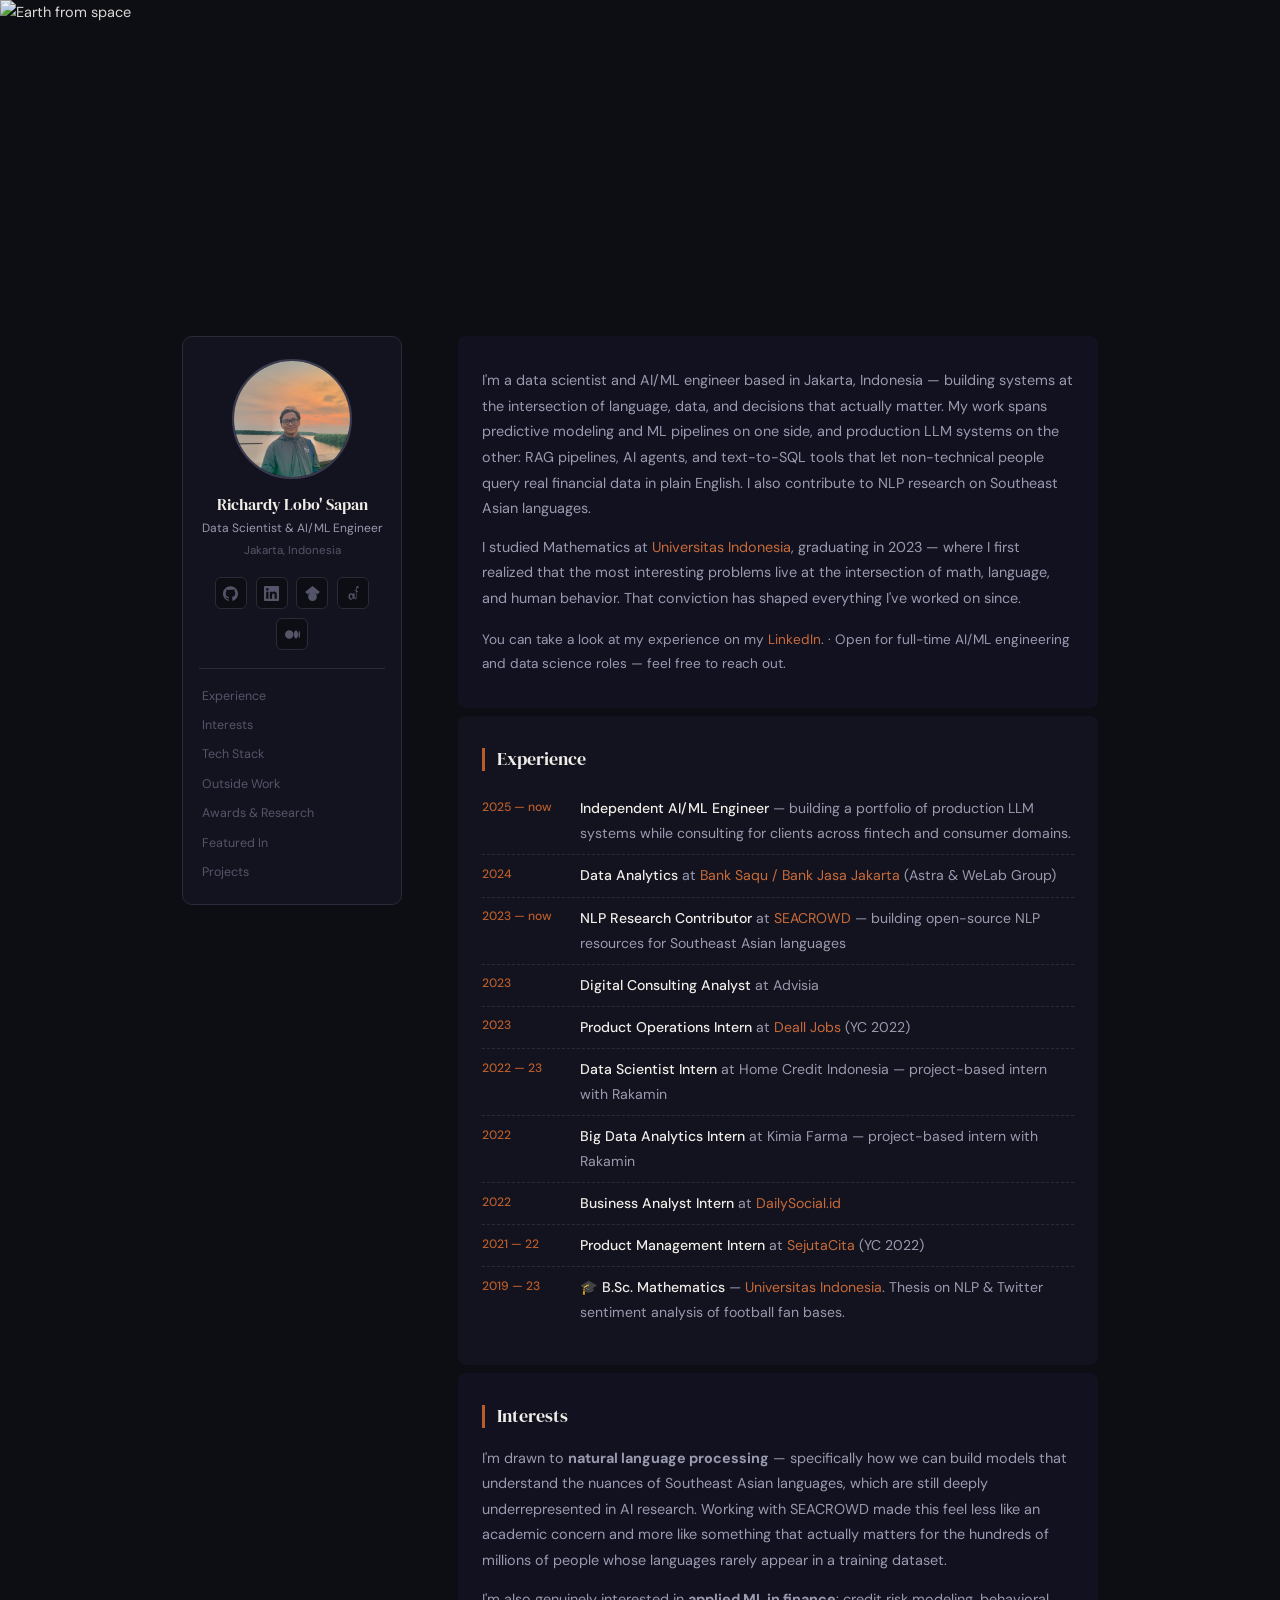
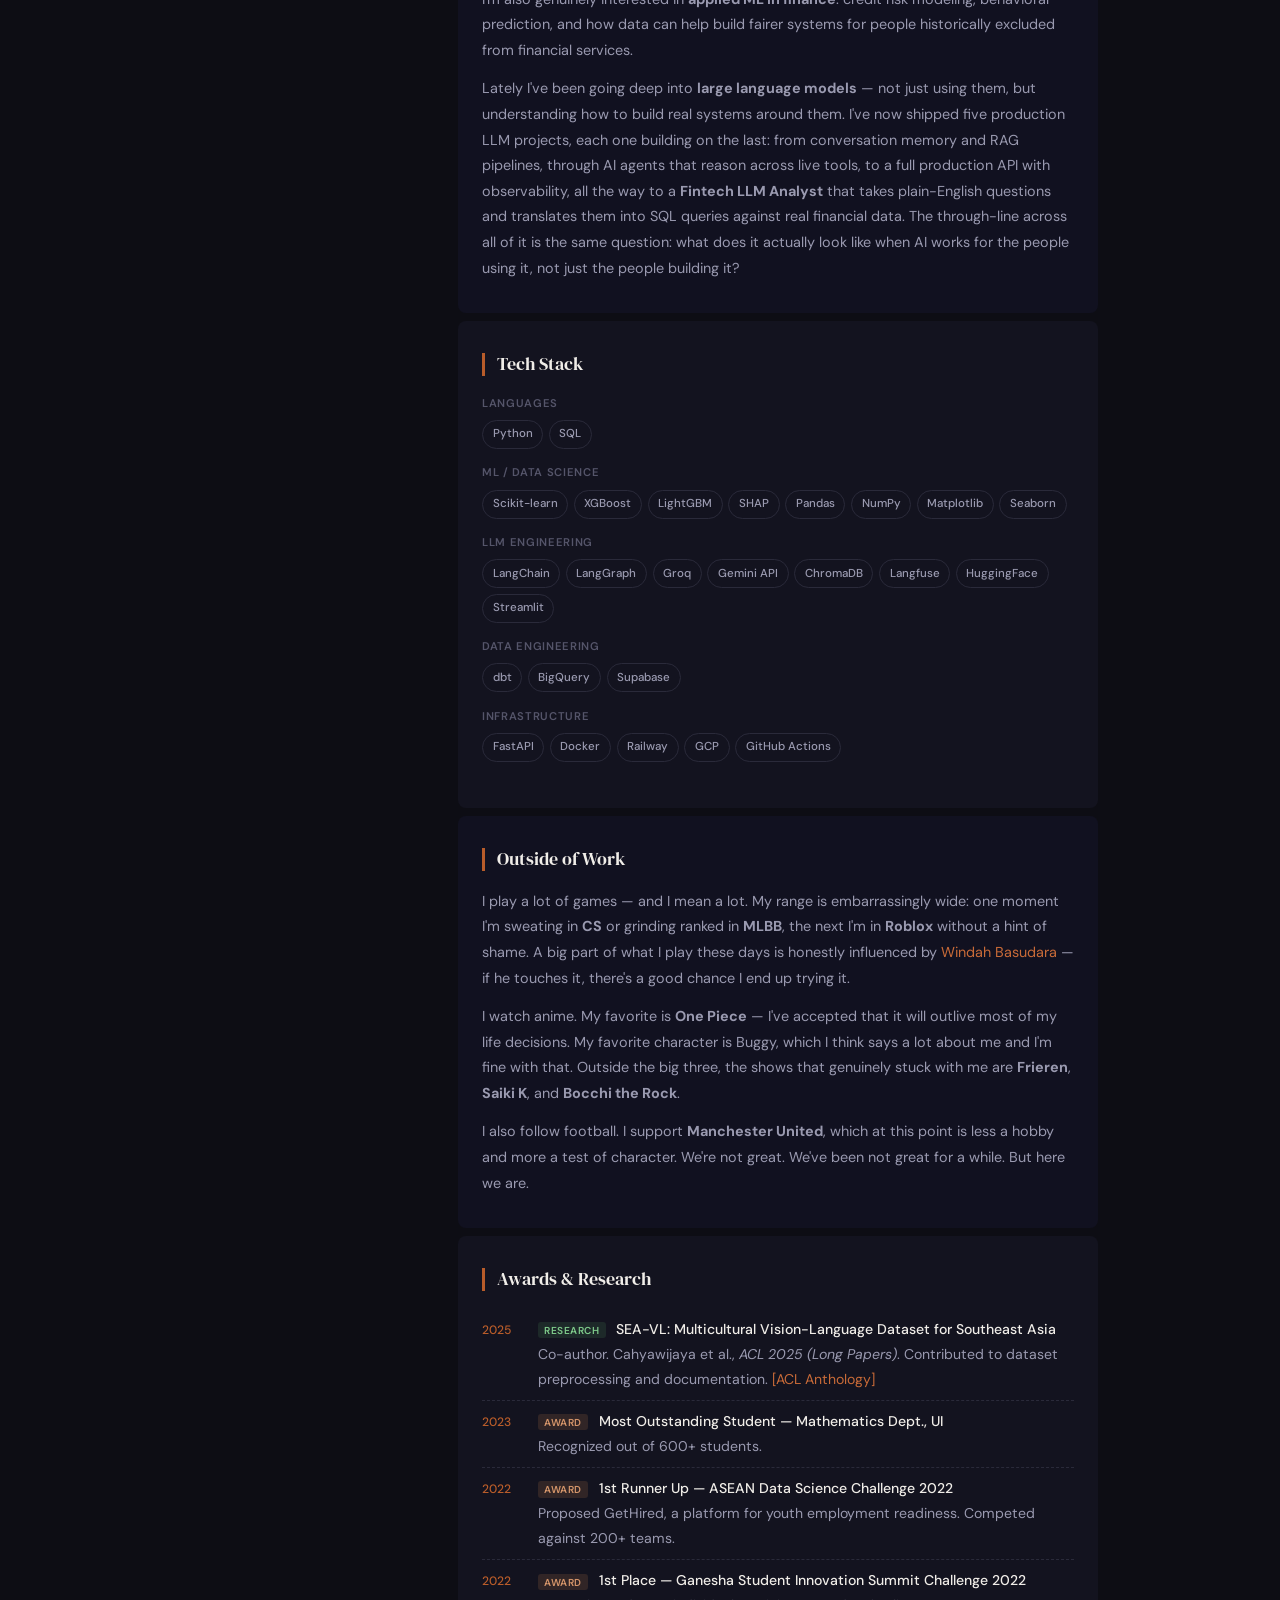
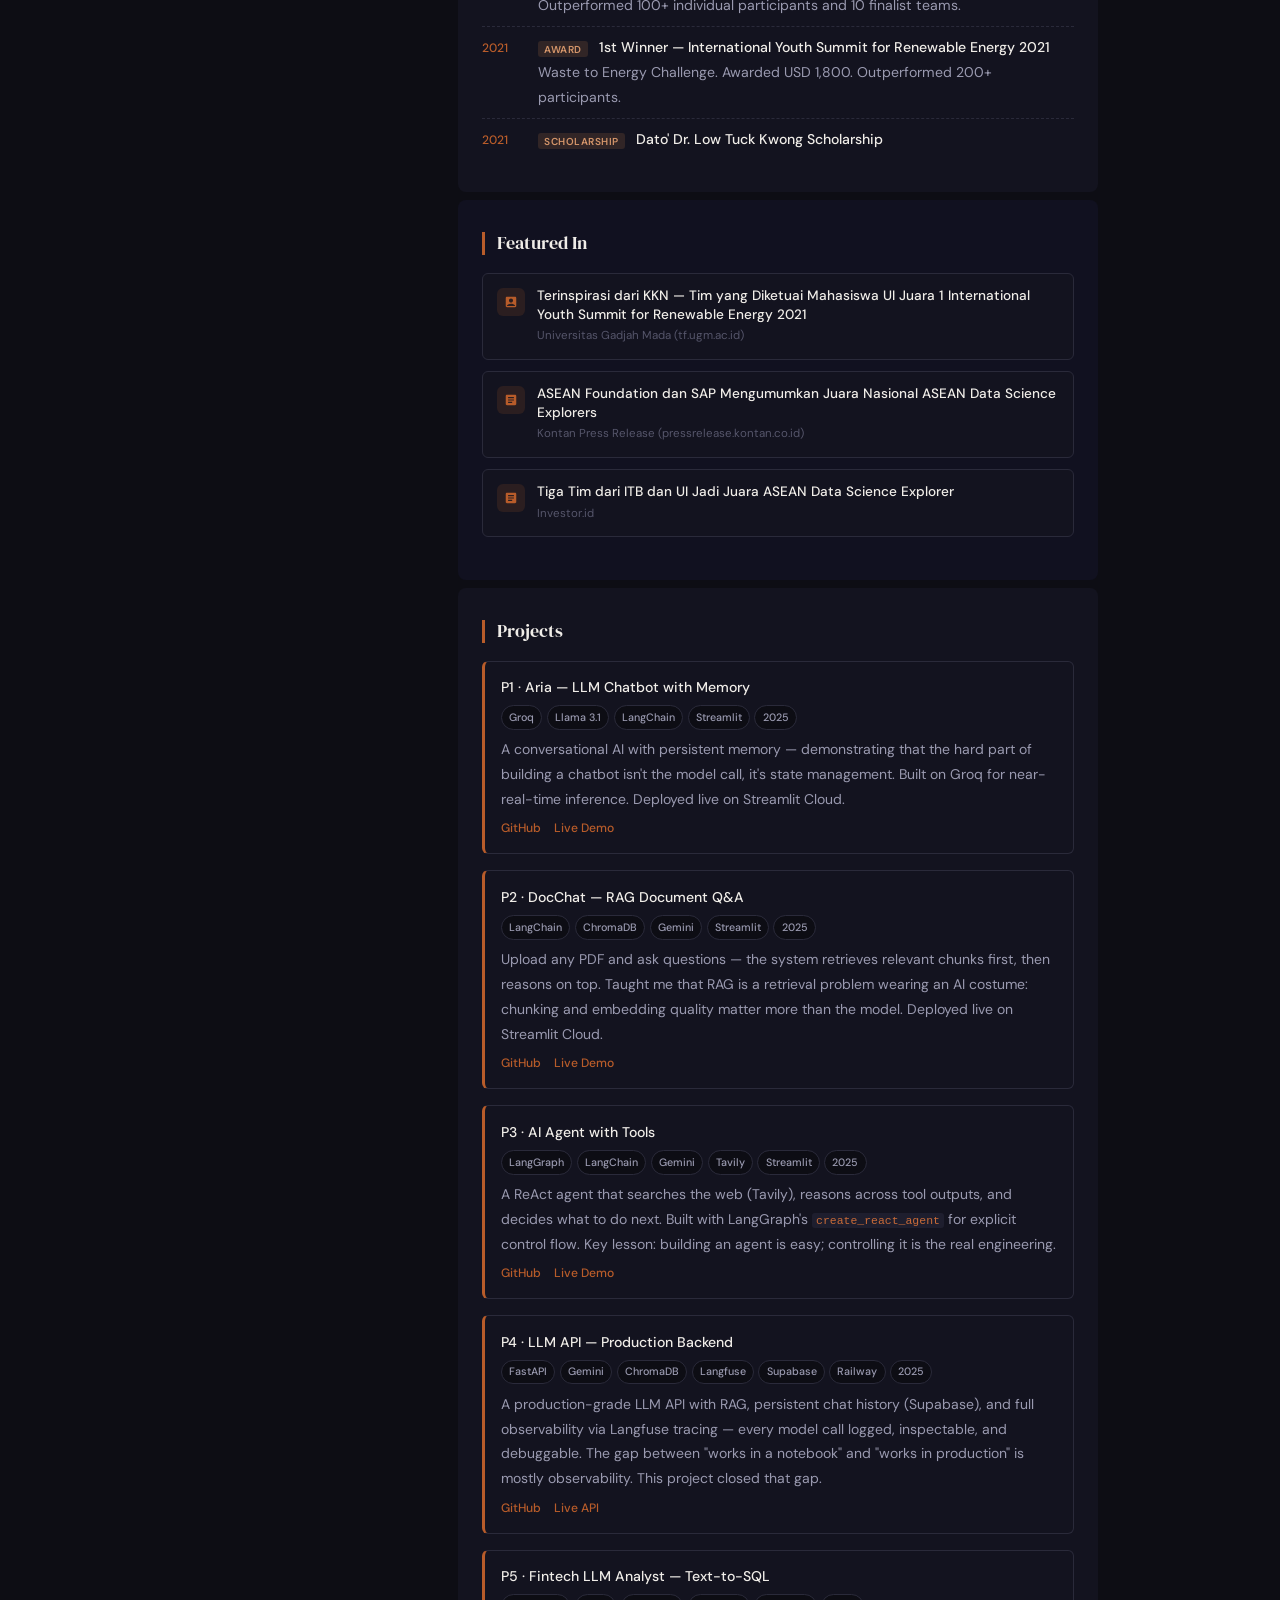
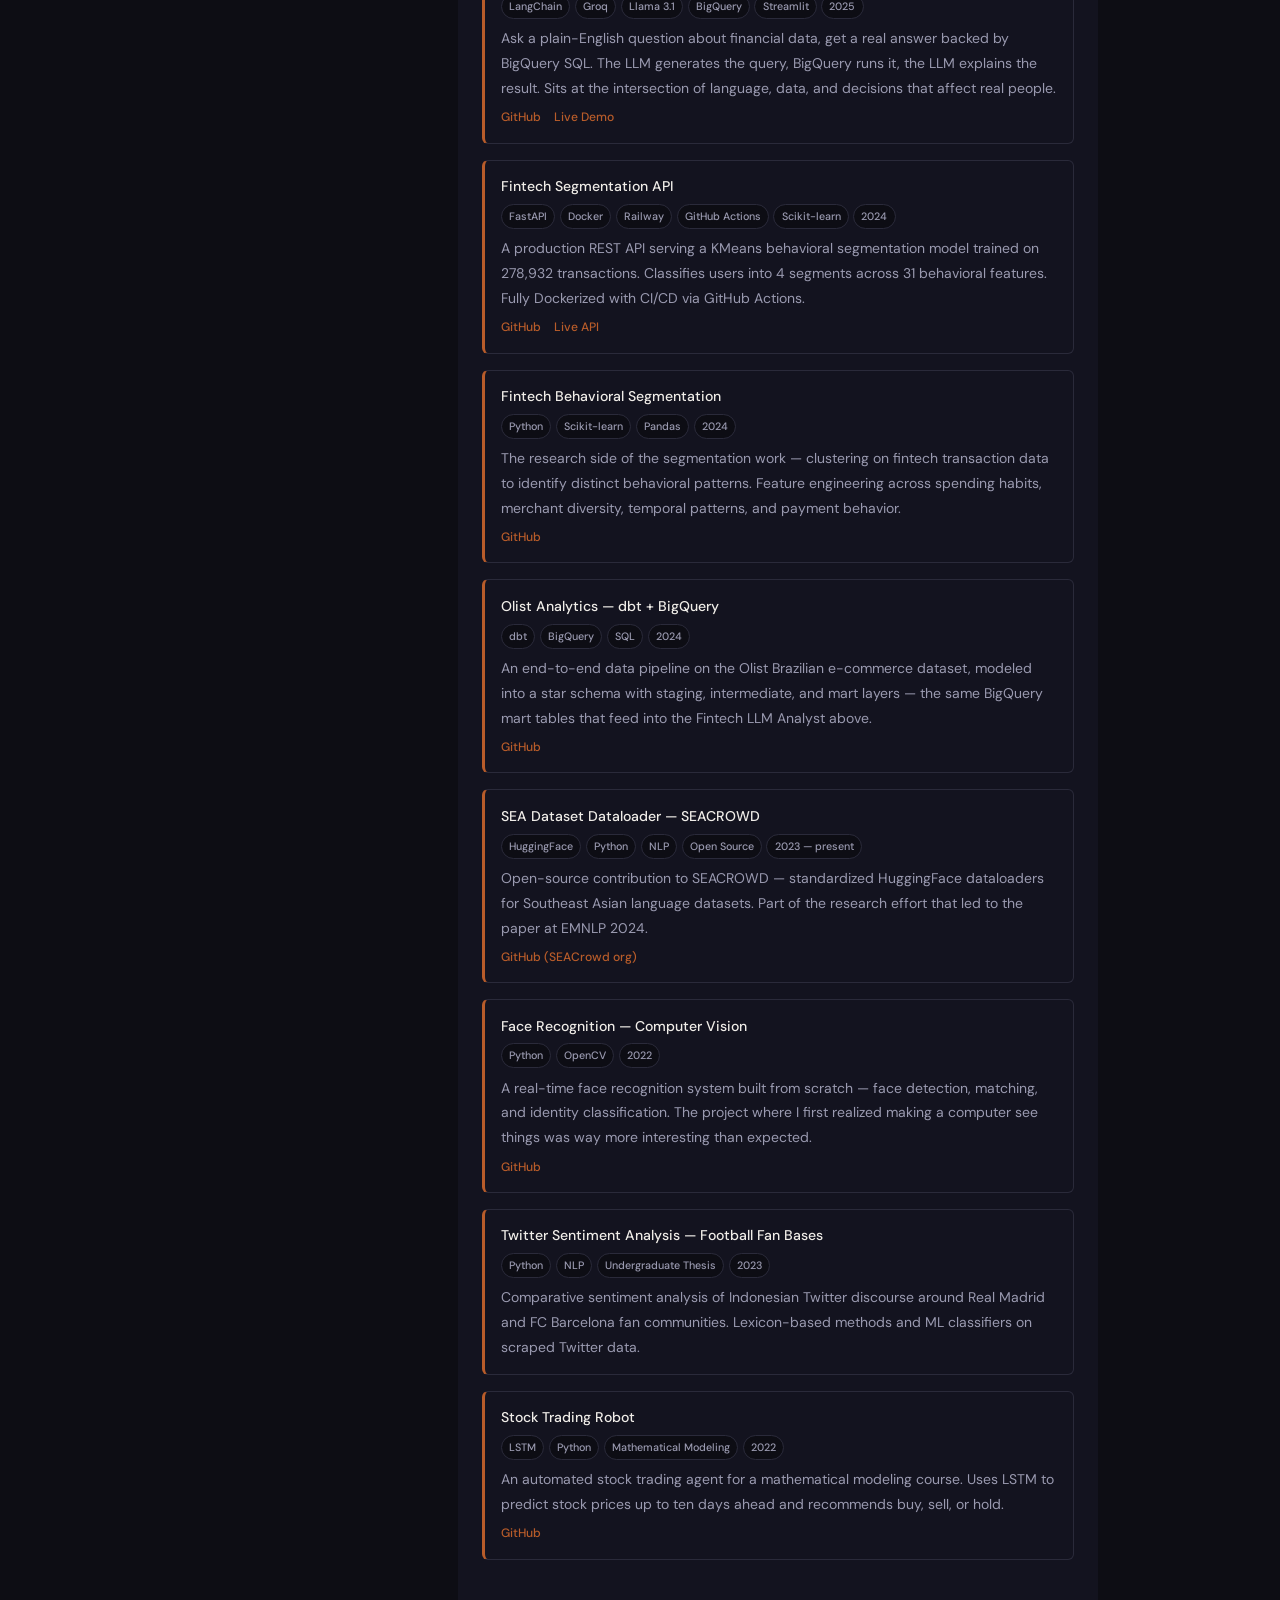
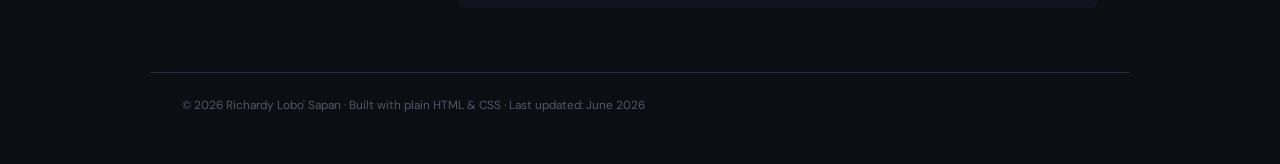
==== index.html @ d9fc6295 "Correct conference year in project description Updated the project description to reflect the correc" ====
<!DOCTYPE html>
<html lang="en">
<head>
  <meta charset="UTF-8" />
  <meta name="viewport" content="width=device-width, initial-scale=1.0" />
  <title>Richardy Lobo' Sapan</title>
  <link href="https://fonts.googleapis.com/css2?family=DM+Serif+Display:ital@0;1&family=DM+Sans:opsz,wght@9..40,300;9..40,400;9..40,500&display=swap" rel="stylesheet" />

  <style>
    :root {
      --bg:       #0d0d14;
      --surface:  #13131f;
      --surface2: #111120;
      --text:     #f0ede8;
      --muted:    #9a9ab0;
      --subtle:   #55556a;
      --border:   #2a2a3a;
      --border-d: #3a3a50;
      --accent:   #b85c2a;
      --accent-l: rgba(184,92,42,0.15);
      --accent-d: #c96b38;
      --year-col: #b85c2a;
    }

    *, *::before, *::after { box-sizing: border-box; margin: 0; padding: 0; }
    html { scroll-behavior: smooth; }

    body {
      font-family: 'DM Sans', sans-serif;
      background: var(--bg);
      color: var(--text);
      font-size: 14.5px;
      line-height: 1.78;
    }

    a { color: var(--accent-d); text-decoration: none; }
    a:hover { color: var(--accent); text-decoration: underline; }

    code {
      font-size: 0.82em;
      background: #1e1e2e;
      padding: 0.1em 0.35em;
      border-radius: 3px;
      color: var(--accent-d);
    }

    /* ─── LAYOUT ─── */
    .wrapper {
      display: flex;
      max-width: 980px;
      margin: 0 auto;
      padding: 3.5rem 2rem;
      gap: 3.5rem;
    }

    /* ─── SIDEBAR ─── */
    .sidebar {
      flex-shrink: 0;
      width: 220px;
      position: sticky;
      top: 3rem;
      align-self: flex-start;
      text-align: center;
      background: var(--surface);
      border: 1px solid var(--border);
      border-radius: 10px;
      padding: 1.4rem 1rem 1.2rem;
    }

    .avatar {
      width: 120px; height: 120px;
      border-radius: 50%; object-fit: cover;
      display: block; margin: 0 auto 0.9rem;
      border: 2px solid var(--border-d);
      background: #2a2a3a;
    }

    .sidebar h1 {
      font-family: 'DM Serif Display', serif;
      font-size: 1rem; font-weight: 400;
      color: var(--text); line-height: 1.3;
      margin-bottom: 0.2rem;
    }

    .sidebar .job { font-size: 0.75rem; color: var(--muted); margin-bottom: 0.1rem; }
    .sidebar .loc { font-size: 0.72rem; color: var(--subtle); margin-bottom: 1rem; }

    /* icon socials */
    .socials {
      display: flex; justify-content: center;
      gap: 0.55rem; margin-bottom: 1.1rem; flex-wrap: wrap;
    }

    .socials a {
      display: flex; align-items: center; justify-content: center;
      width: 32px; height: 32px;
      border: 1px solid var(--border); border-radius: 6px;
      color: var(--subtle); background: var(--bg);
      transition: color 0.15s, border-color 0.15s, background 0.15s;
    }

    .socials a:hover {
      color: var(--accent); border-color: var(--accent);
      background: var(--accent-l); text-decoration: none;
    }

    .socials a svg { width: 15px; height: 15px; fill: currentColor; display: block; }

    /* sidenav */
    .sidenav { list-style: none; border-top: 1px solid var(--border); padding-top: 0.9rem; text-align: left; }
    .sidenav li + li { margin-top: 0.25rem; }
    .sidenav a {
      font-size: 0.78rem; color: var(--subtle);
      display: block; padding: 0.1rem 0.2rem; border-radius: 4px;
      transition: color 0.15s, background 0.12s;
    }
    .sidenav a:hover { color: var(--accent); background: var(--accent-l); text-decoration: none; }

    /* ─── MAIN ─── */
    main { flex: 1; min-width: 0; }
    section {
      margin-bottom: 0;
      padding: 2rem 1.5rem;
      border-radius: 8px;
      margin-bottom: 0.5rem;
    }
    section:nth-child(odd)  { background: var(--surface2); }
    section:nth-child(even) { background: var(--surface); }

    section h2 {
      font-family: 'DM Serif Display', serif;
      font-size: 1.1rem; font-weight: 400;
      color: var(--text);
      padding-left: 0.75rem;
      border-left: 3px solid var(--accent);
      margin-bottom: 1.1rem; line-height: 1.3;
    }

    p { color: var(--muted); margin-bottom: 0.8rem; font-size: 0.9rem; }
    p:last-child { margin-bottom: 0; }
    .resume-line { margin-top: 1rem; font-size: 0.85rem; color: var(--muted); }

    /* ─── TECH STACK ─── */
    .stack-group { margin-bottom: 0.9rem; }
    .stack-label {
      font-size: 0.7rem; font-weight: 600;
      letter-spacing: 0.06em; text-transform: uppercase;
      color: var(--subtle); margin-bottom: 0.4rem;
    }
    .stack-pills { display: flex; flex-wrap: wrap; gap: 0.35rem; }
    .pill {
      font-size: 0.72rem; font-weight: 500;
      padding: 0.2rem 0.6rem;
      border-radius: 20px;
      border: 1px solid var(--border);
      background: var(--surface);
      color: var(--muted);
      white-space: nowrap;
      transition: background 0.12s, border-color 0.12s, color 0.12s;
    }
    .pill:hover { background: var(--accent-l); border-color: var(--accent); color: var(--accent-d); }

    /* ─── FEATURED IN ─── */
    .featured-card {
      display: flex; align-items: flex-start;
      gap: 0.75rem;
      padding: 0.75rem 0.9rem;
      margin-bottom: 0.7rem;
      border: 1px solid var(--border);
      border-radius: 6px;
      background: var(--surface);
      transition: border-color 0.15s, box-shadow 0.15s;
      text-decoration: none;
    }
    .featured-card:hover {
      border-color: var(--accent);
      box-shadow: 0 2px 8px rgba(184,92,42,0.12);
      text-decoration: none;
    }
    .featured-icon {
      flex-shrink: 0; margin-top: 0.15rem;
      width: 28px; height: 28px;
      background: var(--accent-l); border-radius: 6px;
      display: flex; align-items: center; justify-content: center;
    }
    .featured-icon svg { width: 14px; height: 14px; fill: var(--accent); }
    .featured-body { flex: 1; min-width: 0; }
    .featured-title {
      font-size: 0.85rem; font-weight: 500;
      color: var(--text); line-height: 1.4;
      margin-bottom: 0.15rem;
    }
    .featured-source { font-size: 0.72rem; color: var(--subtle); }

    /* ─── EXPERIENCE ─── */
    .exp-list { list-style: none; }
    .exp-list li {
      display: flex; gap: 1rem;
      padding: 0.5rem 0;
      border-bottom: 1px dashed var(--border);
      font-size: 0.88rem; color: var(--muted);
    }
    .exp-list li:last-child { border-bottom: none; }
    .exp-year {
      flex-shrink: 0; width: 82px;
      font-size: 0.76rem; color: var(--year-col);
      font-weight: 500; padding-top: 0.05rem;
    }
    .exp-text strong { font-weight: 500; color: var(--text); }

    /* ─── PROJECT CARDS ─── */
    .project-card {
      margin-bottom: 1rem;
      padding: 0.85rem 1rem;
      border: 1px solid var(--border);
      border-left: 3px solid var(--accent);
      border-radius: 6px;
      background: var(--surface);
      transition: border-color 0.15s, box-shadow 0.15s;
    }
    .project-card:hover {
      border-color: var(--accent);
      box-shadow: 0 2px 10px rgba(184,92,42,0.12);
    }
    .project-card h3 {
      font-size: 0.88rem; font-weight: 500;
      color: var(--text); margin-bottom: 0.3rem;
    }
    .project-card p { margin-bottom: 0.4rem; font-size: 0.875rem; }
    .project-card p:last-child { margin-bottom: 0; }

    .project-pills { display: flex; flex-wrap: wrap; gap: 0.28rem; margin-bottom: 0.45rem; }
    .project-pills .pill {
      font-size: 0.67rem;
      padding: 0.12rem 0.45rem;
      background: var(--bg);
    }

    .project-links { font-size: 0.76rem; margin-top: 0.4rem; }
    .project-links a { margin-right: 0.65rem; color: var(--accent); font-weight: 500; }

    /* ─── AWARDS ─── */
    .entries { list-style: none; }
    .entries li {
      display: flex; gap: 1rem;
      padding: 0.5rem 0;
      border-bottom: 1px dashed var(--border);
      font-size: 0.88rem; color: var(--muted);
      align-items: baseline;
    }
    .entries li:last-child { border-bottom: none; }
    .entry-year { flex-shrink: 0; width: 40px; font-size: 0.76rem; color: var(--year-col); font-weight: 500; }
    .entry-badge {
      flex-shrink: 0; font-size: 0.63rem; font-weight: 600;
      letter-spacing: 0.05em; text-transform: uppercase;
      padding: 0.1rem 0.4rem; border-radius: 3px; margin-right: 0.4rem;
    }
    .b-award    { background: rgba(139,94,60,0.25); color: #d4956a; }
    .b-research { background: rgba(61,107,71,0.25); color: #7ec98a; }
    .b-press    { background: rgba(58,82,120,0.25); color: #7fa3d4; }
    .entries strong { font-weight: 500; color: var(--text); }

    /* ─── FOOTER ─── */
    footer {
      max-width: 980px; margin: 0 auto;
      padding: 1.4rem 2rem 3rem;
      font-size: 0.74rem; color: var(--subtle);
      border-top: 1px solid var(--border);
    }

    /* ─── RESPONSIVE ─── */
    @media (max-width: 640px) {
      .mobile-hero-wrap { height: 200px; }

      .wrapper {
        flex-direction: column; gap: 0; padding: 0;
      }

      .sidebar {
        width: 100%; position: static;
        display: grid;
        grid-template-columns: auto 1fr;
        grid-template-rows: auto auto auto auto;
        align-items: center;
        gap: 0.3rem 1rem;
        text-align: left;
        padding: 1rem;
        border-radius: 0;
        border-left: none; border-right: none; border-top: none;
        margin-top: -2px;
        position: relative; z-index: 2;
      }

      .avatar {
        width: 72px; height: 72px;
        margin: 0;
        grid-row: 1 / 4;
        margin-top: -28px;
        box-shadow: 0 4px 16px rgba(0,0,0,0.5);
      }

      .sidebar h1 { grid-column: 2; padding-top: 0.3rem; }
      .sidebar .job { grid-column: 2; margin-bottom: 0; }
      .sidebar .loc { grid-column: 2; margin-bottom: 0; }

      .socials {
        grid-column: 1 / -1;
        justify-content: flex-start;
        margin-bottom: 0;
        margin-top: 0.5rem;
      }

      /* mobile pill nav */
      .sidenav { display: none; }
      .mobile-nav {
        display: flex !important;
        grid-column: 1 / -1;
        gap: 0.35rem;
        overflow-x: auto;
        margin-top: 0.65rem;
        padding-bottom: 0.1rem;
        scrollbar-width: none;
        list-style: none;
        border-top: none;
        padding-top: 0;
      }
      .mobile-nav::-webkit-scrollbar { display: none; }
      .mobile-nav li { flex-shrink: 0; }
      .mobile-nav li a {
        display: block;
        font-size: 0.7rem; font-weight: 500;
        padding: 0.22rem 0.6rem;
        border-radius: 20px;
        border: 1px solid var(--border);
        background: var(--bg);
        color: var(--muted);
        white-space: nowrap;
      }
      .mobile-nav li a:hover {
        color: var(--accent); border-color: var(--accent);
        background: var(--accent-l); text-decoration: none;
      }

      main { padding: 0.5rem 0; }
      section { padding: 1.2rem 1rem; margin-bottom: 0.4rem; border-radius: 0; }

      body { font-size: 13px; }

      footer { padding: 1rem 1rem 2rem; }
    }

    /* ─── HERO (all screens) ─── */
    .mobile-hero-wrap {
      display: block;
      position: relative;
      overflow: hidden;
      height: 280px;
      width: 100%;
    }
    .mobile-hero-wrap img {
      width: 100%; height: 100%;
      object-fit: cover; object-position: center 30%;
      display: block;
    }
    .mobile-hero-wrap::after {
      content: '';
      position: absolute; inset: 0;
      background: linear-gradient(to bottom, rgba(13,13,20,0.05) 0%, rgba(13,13,20,0.9) 100%);
    }

    /* ─── BACK TO TOP ─── */
    #back-to-top {
      position: fixed;
      bottom: 1.5rem;
      right: 1.5rem;
      width: 40px; height: 40px;
      border-radius: 50%;
      background: var(--accent);
      border: none;
      cursor: pointer;
      display: flex; align-items: center; justify-content: center;
      box-shadow: 0 4px 14px rgba(184,92,42,0.45);
      opacity: 0;
      transform: translateY(12px);
      transition: opacity 0.25s, transform 0.25s;
      pointer-events: none;
      z-index: 999;
    }
    #back-to-top.visible {
      opacity: 1;
      transform: translateY(0);
      pointer-events: auto;
    }
    #back-to-top:hover { background: var(--accent-d); }
    #back-to-top svg { width: 16px; height: 16px; fill: #fff; display: block; }
  </style>
</head>
<body>

<!-- Mobile hero — only visible on small screens via CSS -->
<div class="mobile-hero-wrap">
  <img src="https://images.unsplash.com/photo-1446776811953-b23d57bd21aa?w=800&q=80" alt="Earth from space" />
</div>

<div class="wrapper">

  <!-- ═══════════ SIDEBAR ═══════════ -->
  <aside class="sidebar">
    <img class="avatar" src="IMG_20240918_212158_783.jpg" alt="Richardy Lobo' Sapan" />
    <h1>Richardy Lobo' Sapan</h1>
    <p class="job">Data Scientist &amp; AI/ML Engineer</p>
    <p class="loc">Jakarta, Indonesia</p>

    <div class="socials">
      <!-- GitHub -->
      <a href="https://github.com/richardy-lobo-sapan" target="_blank" title="GitHub">
        <svg viewBox="0 0 24 24"><path d="M12 .297c-6.63 0-12 5.373-12 12 0 5.303 3.438 9.8 8.205 11.385.6.113.82-.258.82-.577 0-.285-.01-1.04-.015-2.04-3.338.724-4.042-1.61-4.042-1.61C4.422 18.07 3.633 17.7 3.633 17.7c-1.087-.744.084-.729.084-.729 1.205.084 1.838 1.236 1.838 1.236 1.07 1.835 2.809 1.305 3.495.998.108-.776.417-1.305.76-1.605-2.665-.3-5.466-1.332-5.466-5.93 0-1.31.465-2.38 1.235-3.22-.135-.303-.54-1.523.105-3.176 0 0 1.005-.322 3.3 1.23.96-.267 1.98-.399 3-.405 1.02.006 2.04.138 3 .405 2.28-1.552 3.285-1.23 3.285-1.23.645 1.653.24 2.873.12 3.176.765.84 1.23 1.91 1.23 3.22 0 4.61-2.805 5.625-5.475 5.92.42.36.81 1.096.81 2.22 0 1.606-.015 2.896-.015 3.286 0 .315.21.69.825.57C20.565 22.092 24 17.592 24 12.297c0-6.627-5.373-12-12-12"/></svg>
      </a>
      <!-- LinkedIn -->
      <a href="https://www.linkedin.com/in/richardylobosapan/" target="_blank" title="LinkedIn">
        <svg viewBox="0 0 24 24"><path d="M20.447 20.452h-3.554v-5.569c0-1.328-.027-3.037-1.852-3.037-1.853 0-2.136 1.445-2.136 2.939v5.667H9.351V9h3.414v1.561h.046c.477-.9 1.637-1.85 3.37-1.85 3.601 0 4.267 2.37 4.267 5.455v6.286zM5.337 7.433a2.062 2.062 0 01-2.063-2.065 2.064 2.064 0 112.063 2.065zm1.782 13.019H3.555V9h3.564v11.452zM22.225 0H1.771C.792 0 0 .774 0 1.729v20.542C0 23.227.792 24 1.771 24h20.451C23.2 24 24 23.227 24 22.271V1.729C24 .774 23.2 0 22.222 0h.003z"/></svg>
      </a>
      <!-- Google Scholar -->
      <a href="https://scholar.google.com/citations?hl=id&user=P-O_EnAAAAAJ" target="_blank" title="Google Scholar">
        <svg viewBox="0 0 24 24"><path d="M12 24a7 7 0 110-14 7 7 0 010 14zm0-24L0 9.5l4.838 3.94A8 8 0 0112 10a8 8 0 017.162 3.44L24 9.5z"/></svg>
      </a>
      <!-- ResearchGate -->
      <a href="https://www.researchgate.net/profile/Richardy-Sapan" target="_blank" title="ResearchGate">
        <svg viewBox="0 0 24 24"><path d="M19.586 0c-.818 0-1.508.19-2.073.565-.563.377-.97.936-1.213 1.68a12.44 12.44 0 00-.365 3.123v.521h-1.99c-.026.56-.049 1.33-.049 1.877h1.973v7.82c-.05 1.928-.278 3.29-.69 4.094-.41.804-1.017 1.205-1.822 1.205-.61 0-1.161-.223-1.657-.67-.494-.448-.764-1.015-.81-1.703h-.08a3.43 3.43 0 01-.528 1.907c-.337.49-.752.855-1.245 1.1a3.44 3.44 0 01-1.6.365c-1.148 0-2.063-.435-2.746-1.304C4.35 19.516 4 18.282 4 16.683c0-1.618.388-2.9 1.163-3.845.775-.944 1.795-1.416 3.06-1.416.793 0 1.476.182 2.049.547.573.365.993.904 1.26 1.617h.065v-1.86h2.05v7.68c0 .597.127 1.063.38 1.396.253.334.613.5 1.08.5.54 0 .965-.216 1.278-.648.312-.432.468-1.026.468-1.78V9.766h2.087c.026-.547.049-1.317.049-1.877h-2.087V6.384c0-1.16.133-1.98.4-2.46.267-.48.707-.72 1.32-.72.357 0 .71.066 1.063.197l.5-1.79A5.4 5.4 0 0019.586 0zM8.4 13.444c-.633 0-1.13.277-1.493.83-.362.553-.543 1.356-.543 2.41 0 1.01.178 1.79.535 2.34.357.55.851.824 1.483.824.63 0 1.127-.275 1.49-.824.363-.55.545-1.33.545-2.34 0-1.054-.182-1.857-.545-2.41-.363-.553-.86-.83-1.472-.83z"/></svg>
      </a>
      <!-- Medium -->
      <a href="https://medium.com/@richardylobosapan" target="_blank" title="Medium">
        <svg viewBox="0 0 24 24"><path d="M13.54 12a6.8 6.8 0 01-6.77 6.82A6.8 6.8 0 010 12a6.8 6.8 0 016.77-6.82A6.8 6.8 0 0113.54 12zm7.42 0c0 3.54-1.51 6.42-3.38 6.42-1.87 0-3.39-2.88-3.39-6.42s1.52-6.42 3.39-6.42 3.38 2.88 3.38 6.42M24 12c0 3.17-.53 5.75-1.19 5.75-.66 0-1.19-2.58-1.19-5.75s.53-5.75 1.19-5.75C23.47 6.25 24 8.83 24 12z"/></svg>
      </a>
    </div>

    <!-- Desktop sidenav -->
    <ul class="sidenav">
      <li><a href="#experience">Experience</a></li>
      <li><a href="#interests">Interests</a></li>
      <li><a href="#stack">Tech Stack</a></li>
      <li><a href="#outside">Outside Work</a></li>
      <li><a href="#recognition">Awards &amp; Research</a></li>
      <li><a href="#featured">Featured In</a></li>
      <li><a href="#projects">Projects</a></li>
    </ul>

    <!-- Mobile pill nav (hidden on desktop via CSS) -->
    <ul class="mobile-nav" style="display:none;">
      <li><a href="#experience">Experience</a></li>
      <li><a href="#interests">Interests</a></li>
      <li><a href="#stack">Tech Stack</a></li>
      <li><a href="#outside">Outside Work</a></li>
      <li><a href="#recognition">Awards</a></li>
      <li><a href="#featured">Featured</a></li>
      <li><a href="#projects">Projects</a></li>
    </ul>
  </aside>

  <!-- ═══════════ MAIN ═══════════ -->
  <main>

    <!-- INTRO -->
    <section id="intro">
      <p>
        I'm a data scientist and AI/ML engineer based in Jakarta, Indonesia — building systems at the
        intersection of language, data, and decisions that actually matter. My work spans predictive
        modeling and ML pipelines on one side, and production LLM systems on the other: RAG pipelines,
        AI agents, and text-to-SQL tools that let non-technical people query real financial data in plain
        English. I also contribute to NLP research on Southeast Asian languages.
      </p>
      <p>
        I studied Mathematics at <a href="https://math.sci-ui.id/en/" target="_blank">Universitas Indonesia</a>,
        graduating in 2023 — where I first realized that the most interesting problems live at the
        intersection of math, language, and human behavior. That conviction has shaped everything I've
        worked on since.
      </p>
      <p class="resume-line">
        You can take a look at my experience on my
        <a href="https://www.linkedin.com/in/richardylobosapan/" target="_blank">LinkedIn</a>. ·
        Open for full-time AI/ML engineering and data science roles — feel free to reach out.
      </p>
    </section>

    <!-- EXPERIENCE -->
    <section id="experience">
      <h2>Experience</h2>
      <ul class="exp-list">
        <li>
          <span class="exp-year">2025 — now</span>
          <div class="exp-text"><strong>Independent AI/ML Engineer</strong> — building a portfolio of production LLM systems while consulting for clients across fintech and consumer domains.</div>
        </li>
        <li>
          <span class="exp-year">2024</span>
          <div class="exp-text"><strong>Data Analytics</strong> at <a href="https://www.banksaqu.com/" target="_blank">Bank Saqu / Bank Jasa Jakarta</a> (Astra &amp; WeLab Group)</div>
        </li>
        <li>
          <span class="exp-year">2023 — now</span>
          <div class="exp-text"><strong>NLP Research Contributor</strong> at <a href="https://seacrowd.github.io/" target="_blank">SEACROWD</a> — building open-source NLP resources for Southeast Asian languages</div>
        </li>
        <li>
          <span class="exp-year">2023</span>
          <div class="exp-text"><strong>Digital Consulting Analyst</strong> at Advisia</div>
        </li>
        <li>
          <span class="exp-year">2023</span>
          <div class="exp-text"><strong>Product Operations Intern</strong> at <a href="https://deall.com/" target="_blank">Deall Jobs</a> (YC 2022)</div>
        </li>
        <li>
          <span class="exp-year">2022 — 23</span>
          <div class="exp-text"><strong>Data Scientist Intern</strong> at Home Credit Indonesia — project-based intern with Rakamin</div>
        </li>
        <li>
          <span class="exp-year">2022</span>
          <div class="exp-text"><strong>Big Data Analytics Intern</strong> at Kimia Farma — project-based intern with Rakamin</div>
        </li>
        <li>
          <span class="exp-year">2022</span>
          <div class="exp-text"><strong>Business Analyst Intern</strong> at <a href="https://dailysocial.id/" target="_blank">DailySocial.id</a></div>
        </li>
        <li>
          <span class="exp-year">2021 — 22</span>
          <div class="exp-text"><strong>Product Management Intern</strong> at <a href="https://sejutacita.id/" target="_blank">SejutaCita</a> (YC 2022)</div>
        </li>
        <li>
          <span class="exp-year">2019 — 23</span>
          <div class="exp-text">🎓 <strong>B.Sc. Mathematics</strong> — <a href="https://math.sci-ui.id/en/" target="_blank">Universitas Indonesia</a>. Thesis on NLP &amp; Twitter sentiment analysis of football fan bases.</div>
        </li>
      </ul>
    </section>

    <!-- INTERESTS -->
    <section id="interests">
      <h2>Interests</h2>
      <p>
        I'm drawn to <strong>natural language processing</strong> — specifically how we can build models
        that understand the nuances of Southeast Asian languages, which are still deeply underrepresented
        in AI research. Working with SEACROWD made this feel less like an academic concern and more like
        something that actually matters for the hundreds of millions of people whose languages rarely
        appear in a training dataset.
      </p>
      <p>
        I'm also genuinely interested in <strong>applied ML in finance</strong>: credit risk modeling,
        behavioral prediction, and how data can help build fairer systems for people historically
        excluded from financial services.
      </p>
      <p>
        Lately I've been going deep into <strong>large language models</strong> — not just using them,
        but understanding how to build real systems around them. I've now shipped five production LLM
        projects, each one building on the last: from conversation memory and RAG pipelines, through
        AI agents that reason across live tools, to a full production API with observability, all the
        way to a <strong>Fintech LLM Analyst</strong> that takes plain-English questions and translates
        them into SQL queries against real financial data. The through-line across all of it is the
        same question: what does it actually look like when AI works for the people using it, not just
        the people building it?
      </p>
    </section>

    <!-- TECH STACK -->
    <section id="stack">
      <h2>Tech Stack</h2>

      <div class="stack-group">
        <div class="stack-label">Languages</div>
        <div class="stack-pills">
          <span class="pill">Python</span>
          <span class="pill">SQL</span>
        </div>
      </div>

      <div class="stack-group">
        <div class="stack-label">ML / Data Science</div>
        <div class="stack-pills">
          <span class="pill">Scikit-learn</span>
          <span class="pill">XGBoost</span>
          <span class="pill">LightGBM</span>
          <span class="pill">SHAP</span>
          <span class="pill">Pandas</span>
          <span class="pill">NumPy</span>
          <span class="pill">Matplotlib</span>
          <span class="pill">Seaborn</span>
        </div>
      </div>

      <div class="stack-group">
        <div class="stack-label">LLM Engineering</div>
        <div class="stack-pills">
          <span class="pill">LangChain</span>
          <span class="pill">LangGraph</span>
          <span class="pill">Groq</span>
          <span class="pill">Gemini API</span>
          <span class="pill">ChromaDB</span>
          <span class="pill">Langfuse</span>
          <span class="pill">HuggingFace</span>
          <span class="pill">Streamlit</span>
        </div>
      </div>

      <div class="stack-group">
        <div class="stack-label">Data Engineering</div>
        <div class="stack-pills">
          <span class="pill">dbt</span>
          <span class="pill">BigQuery</span>
          <span class="pill">Supabase</span>
        </div>
      </div>

      <div class="stack-group">
        <div class="stack-label">Infrastructure</div>
        <div class="stack-pills">
          <span class="pill">FastAPI</span>
          <span class="pill">Docker</span>
          <span class="pill">Railway</span>
          <span class="pill">GCP</span>
          <span class="pill">GitHub Actions</span>
        </div>
      </div>
    </section>

    <!-- OUTSIDE WORK -->
    <section id="outside">
      <h2>Outside of Work</h2>
      <p>
        I play a lot of games — and I mean a lot. My range is embarrassingly wide: one moment I'm sweating
        in <strong>CS</strong> or grinding ranked in <strong>MLBB</strong>, the next I'm in
        <strong>Roblox</strong> without a hint of shame. A big part of what I play these days is honestly
        influenced by <a href="https://www.youtube.com/@WindahBasudara" target="_blank">Windah Basudara</a>
        — if he touches it, there's a good chance I end up trying it.
      </p>
      <p>
        I watch anime. My favorite is <strong>One Piece</strong> — I've accepted that it will outlive
        most of my life decisions. My favorite character is Buggy, which I think says a lot about me and
        I'm fine with that. Outside the big three, the shows that genuinely stuck with me are
        <strong>Frieren</strong>, <strong>Saiki K</strong>, and <strong>Bocchi the Rock</strong>.
      </p>
      <p>
        I also follow football. I support <strong>Manchester United</strong>, which at this point is less
        a hobby and more a test of character. We're not great. We've been not great for a while. But here
        we are.
      </p>
    </section>

    <!-- AWARDS & RESEARCH -->
    <section id="recognition">
      <h2>Awards &amp; Research</h2>
      <ul class="entries">
        <li>
          <span class="entry-year">2025</span>
          <div>
            <span class="entry-badge b-research">Research</span>
            <strong>SEA-VL: Multicultural Vision-Language Dataset for Southeast Asia</strong><br/>
            Co-author. Cahyawijaya et al., <em>ACL 2025 (Long Papers)</em>.
            Contributed to dataset preprocessing and documentation.
            <a href="https://aclanthology.org/2025.acl-long.916/" target="_blank">[ACL Anthology]</a>
          </div>
        </li>
        <li>
          <span class="entry-year">2023</span>
          <div>
            <span class="entry-badge b-award">Award</span>
            <strong>Most Outstanding Student — Mathematics Dept., UI</strong><br/>
            Recognized out of 600+ students.
          </div>
        </li>
        <li>
          <span class="entry-year">2022</span>
          <div>
            <span class="entry-badge b-award">Award</span>
            <strong>1st Runner Up — ASEAN Data Science Challenge 2022</strong><br/>
            Proposed GetHired, a platform for youth employment readiness. Competed against 200+ teams.
          </div>
        </li>
        <li>
          <span class="entry-year">2022</span>
          <div>
            <span class="entry-badge b-award">Award</span>
            <strong>1st Place — Ganesha Student Innovation Summit Challenge 2022</strong><br/>
            Outperformed 100+ individual participants and 10 finalist teams.
          </div>
        </li>
        <li>
          <span class="entry-year">2021</span>
          <div>
            <span class="entry-badge b-award">Award</span>
            <strong>1st Winner — International Youth Summit for Renewable Energy 2021</strong><br/>
            Waste to Energy Challenge. Awarded USD 1,800. Outperformed 200+ participants.
          </div>
        </li>
        <li>
          <span class="entry-year">2021</span>
          <div>
            <span class="entry-badge b-award">Scholarship</span>
            <strong>Dato' Dr. Low Tuck Kwong Scholarship</strong>
          </div>
        </li>
      </ul>
    </section>

    <!-- FEATURED IN -->
    <section id="featured">
      <h2>Featured In</h2>

      <a class="featured-card" href="https://tf.ugm.ac.id/2021/10/07/juara-1-international-youth-summit-for-renewable-energy-iysre-tahun-2021/" target="_blank">
        <div class="featured-icon">
          <svg viewBox="0 0 24 24"><path d="M19 3H5c-1.1 0-2 .9-2 2v14c0 1.1.9 2 2 2h14c1.1 0 2-.9 2-2V5c0-1.1-.9-2-2-2zm-7 3c1.93 0 3.5 1.57 3.5 3.5S13.93 13 12 13s-3.5-1.57-3.5-3.5S10.07 6 12 6zm7 13H5v-.23c0-.62.28-1.2.76-1.58C7.47 15.82 9.64 15 12 15s4.53.82 6.24 2.19c.48.38.76.97.76 1.58V19z"/></svg>
        </div>
        <div class="featured-body">
          <div class="featured-title">Terinspirasi dari KKN — Tim yang Diketuai Mahasiswa UI Juara 1 International Youth Summit for Renewable Energy 2021</div>
          <div class="featured-source">Universitas Gadjah Mada (tf.ugm.ac.id)</div>
        </div>
      </a>

      <a class="featured-card" href="https://pressrelease.kontan.co.id/news/asean-foundation-dan-sap-mengu..." target="_blank">
        <div class="featured-icon">
          <svg viewBox="0 0 24 24"><path d="M19 3H5c-1.1 0-2 .9-2 2v14c0 1.1.9 2 2 2h14c1.1 0 2-.9 2-2V5c0-1.1-.9-2-2-2zm-5 14H7v-2h7v2zm3-4H7v-2h10v2zm0-4H7V7h10v2z"/></svg>
        </div>
        <div class="featured-body">
          <div class="featured-title">ASEAN Foundation dan SAP Mengumumkan Juara Nasional ASEAN Data Science Explorers</div>
          <div class="featured-source">Kontan Press Release (pressrelease.kontan.co.id)</div>
        </div>
      </a>

      <a class="featured-card" href="https://investor.id/it-and-telecommunication/304976/tiga-tim-dari-itb-dan-ui-da..." target="_blank">
        <div class="featured-icon">
          <svg viewBox="0 0 24 24"><path d="M19 3H5c-1.1 0-2 .9-2 2v14c0 1.1.9 2 2 2h14c1.1 0 2-.9 2-2V5c0-1.1-.9-2-2-2zm-5 14H7v-2h7v2zm3-4H7v-2h10v2zm0-4H7V7h10v2z"/></svg>
        </div>
        <div class="featured-body">
          <div class="featured-title">Tiga Tim dari ITB dan UI Jadi Juara ASEAN Data Science Explorer</div>
          <div class="featured-source">Investor.id</div>
        </div>
      </a>
    </section>

    <!-- PROJECTS -->
    <section id="projects">
      <h2>Projects</h2>

      <div class="project-card">
        <h3>P1 · Aria — LLM Chatbot with Memory</h3>
        <div class="project-pills">
          <span class="pill">Groq</span><span class="pill">Llama 3.1</span><span class="pill">LangChain</span><span class="pill">Streamlit</span><span class="pill">2025</span>
        </div>
        <p>A conversational AI with persistent memory — demonstrating that the hard part of building a chatbot isn't the model call, it's state management. Built on Groq for near-real-time inference. Deployed live on Streamlit Cloud.</p>
        <div class="project-links">
          <a href="https://github.com/richardy-lobo-sapan/llm-chatbot-memory" target="_blank">GitHub</a>
          <a href="https://llm-chatbot-memory-evq5f6hm6yhlcuxjeqwvzy.streamlit.app/" target="_blank">Live Demo</a>
        </div>
      </div>

      <div class="project-card">
        <h3>P2 · DocChat — RAG Document Q&amp;A</h3>
        <div class="project-pills">
          <span class="pill">LangChain</span><span class="pill">ChromaDB</span><span class="pill">Gemini</span><span class="pill">Streamlit</span><span class="pill">2025</span>
        </div>
        <p>Upload any PDF and ask questions — the system retrieves relevant chunks first, then reasons on top. Taught me that RAG is a retrieval problem wearing an AI costume: chunking and embedding quality matter more than the model. Deployed live on Streamlit Cloud.</p>
        <div class="project-links">
          <a href="https://github.com/richardy-lobo-sapan/rag-document-qa" target="_blank">GitHub</a>
          <a href="https://rag-document-chat-o4uujl2eatcayam4vxmuh3.streamlit.app/" target="_blank">Live Demo</a>
        </div>
      </div>

      <div class="project-card">
        <h3>P3 · AI Agent with Tools</h3>
        <div class="project-pills">
          <span class="pill">LangGraph</span><span class="pill">LangChain</span><span class="pill">Gemini</span><span class="pill">Tavily</span><span class="pill">Streamlit</span><span class="pill">2025</span>
        </div>
        <p>A ReAct agent that searches the web (Tavily), reasons across tool outputs, and decides what to do next. Built with LangGraph's <code>create_react_agent</code> for explicit control flow. Key lesson: building an agent is easy; controlling it is the real engineering.</p>
        <div class="project-links">
          <a href="https://github.com/richardy-lobo-sapan/ai-agent-tools" target="_blank">GitHub</a>
          <a href="https://ai-agent-tools-cwd7wrxjhyntnbicdccsri.streamlit.app/" target="_blank">Live Demo</a>
        </div>
      </div>

      <div class="project-card">
        <h3>P4 · LLM API — Production Backend</h3>
        <div class="project-pills">
          <span class="pill">FastAPI</span><span class="pill">Gemini</span><span class="pill">ChromaDB</span><span class="pill">Langfuse</span><span class="pill">Supabase</span><span class="pill">Railway</span><span class="pill">2025</span>
        </div>
        <p>A production-grade LLM API with RAG, persistent chat history (Supabase), and full observability via Langfuse tracing — every model call logged, inspectable, and debuggable. The gap between "works in a notebook" and "works in production" is mostly observability. This project closed that gap.</p>
        <div class="project-links">
          <a href="https://github.com/richardy-lobo-sapan/llm-api-production" target="_blank">GitHub</a>
          <a href="https://llm-api-production-production.up.railway.app/docs" target="_blank">Live API</a>
        </div>
      </div>

      <div class="project-card">
        <h3>P5 · Fintech LLM Analyst — Text-to-SQL</h3>
        <div class="project-pills">
          <span class="pill">LangChain</span><span class="pill">Groq</span><span class="pill">Llama 3.1</span><span class="pill">BigQuery</span><span class="pill">Streamlit</span><span class="pill">2025</span>
        </div>
        <p>Ask a plain-English question about financial data, get a real answer backed by BigQuery SQL. The LLM generates the query, BigQuery runs it, the LLM explains the result. Sits at the intersection of language, data, and decisions that affect real people.</p>
        <div class="project-links">
          <a href="https://github.com/richardy-lobo-sapan/fintech-llm-analyst" target="_blank">GitHub</a>
          <a href="https://fintech-llm-analyst-ciezta6xfgfy9mqdma8jd6.streamlit.app/" target="_blank">Live Demo</a>
        </div>
      </div>

      <div class="project-card">
        <h3>Fintech Segmentation API</h3>
        <div class="project-pills">
          <span class="pill">FastAPI</span><span class="pill">Docker</span><span class="pill">Railway</span><span class="pill">GitHub Actions</span><span class="pill">Scikit-learn</span><span class="pill">2024</span>
        </div>
        <p>A production REST API serving a KMeans behavioral segmentation model trained on 278,932 transactions. Classifies users into 4 segments across 31 behavioral features. Fully Dockerized with CI/CD via GitHub Actions.</p>
        <div class="project-links">
          <a href="https://github.com/richardy-lobo-sapan/fintech-segmentation-api" target="_blank">GitHub</a>
          <a href="https://fintech-segmentation-api-production.up.railway.app/docs" target="_blank">Live API</a>
        </div>
      </div>

      <div class="project-card">
        <h3>Fintech Behavioral Segmentation</h3>
        <div class="project-pills">
          <span class="pill">Python</span><span class="pill">Scikit-learn</span><span class="pill">Pandas</span><span class="pill">2024</span>
        </div>
        <p>The research side of the segmentation work — clustering on fintech transaction data to identify distinct behavioral patterns. Feature engineering across spending habits, merchant diversity, temporal patterns, and payment behavior.</p>
        <div class="project-links">
          <a href="https://github.com/richardy-lobo-sapan/fintech-behavioral-segmentation" target="_blank">GitHub</a>
        </div>
      </div>

      <div class="project-card">
        <h3>Olist Analytics — dbt + BigQuery</h3>
        <div class="project-pills">
          <span class="pill">dbt</span><span class="pill">BigQuery</span><span class="pill">SQL</span><span class="pill">2024</span>
        </div>
        <p>An end-to-end data pipeline on the Olist Brazilian e-commerce dataset, modeled into a star schema with staging, intermediate, and mart layers — the same BigQuery mart tables that feed into the Fintech LLM Analyst above.</p>
        <div class="project-links">
          <a href="https://github.com/richardy-lobo-sapan/olist-analytics-dbt" target="_blank">GitHub</a>
        </div>
      </div>

      <div class="project-card">
        <h3>SEA Dataset Dataloader — SEACROWD</h3>
        <div class="project-pills">
          <span class="pill">HuggingFace</span><span class="pill">Python</span><span class="pill">NLP</span><span class="pill">Open Source</span><span class="pill">2023 — present</span>
        </div>
        <p>Open-source contribution to SEACROWD — standardized HuggingFace dataloaders for Southeast Asian language datasets. Part of the research effort that led to the paper at EMNLP 2024.</p>
        <div class="project-links">
          <a href="https://github.com/SEACrowd" target="_blank">GitHub (SEACrowd org)</a>
        </div>
      </div>

      <div class="project-card">
        <h3>Face Recognition — Computer Vision</h3>
        <div class="project-pills">
          <span class="pill">Python</span><span class="pill">OpenCV</span><span class="pill">2022</span>
        </div>
        <p>A real-time face recognition system built from scratch — face detection, matching, and identity classification. The project where I first realized making a computer see things was way more interesting than expected.</p>
        <div class="project-links">
          <a href="https://github.com/richardy-lobo-sapan/face-recognition-computer-vision" target="_blank">GitHub</a>
        </div>
      </div>

      <div class="project-card">
        <h3>Twitter Sentiment Analysis — Football Fan Bases</h3>
        <div class="project-pills">
          <span class="pill">Python</span><span class="pill">NLP</span><span class="pill">Undergraduate Thesis</span><span class="pill">2023</span>
        </div>
        <p>Comparative sentiment analysis of Indonesian Twitter discourse around Real Madrid and FC Barcelona fan communities. Lexicon-based methods and ML classifiers on scraped Twitter data.</p>
      </div>

      <div class="project-card">
        <h3>Stock Trading Robot</h3>
        <div class="project-pills">
          <span class="pill">LSTM</span><span class="pill">Python</span><span class="pill">Mathematical Modeling</span><span class="pill">2022</span>
        </div>
        <p>An automated stock trading agent for a mathematical modeling course. Uses LSTM to predict stock prices up to ten days ahead and recommends buy, sell, or hold.</p>
        <div class="project-links">
          <a href="https://github.com/richardy-lobo-sapan/Stock-Trading-Robot" target="_blank">GitHub</a>
        </div>
      </div>

    </section>

  </main>
</div>

<footer>
  © 2026 Richardy Lobo' Sapan · Built with plain HTML &amp; CSS ·
  Last updated: June 2026
</footer>


<!-- Back to Top -->
<button id="back-to-top" aria-label="Back to top" onclick="window.scrollTo({top:0,behavior:'smooth'})">
  <svg viewBox="0 0 24 24"><path d="M12 4l-8 8h5v8h6v-8h5z"/></svg>
</button>

<script>
  const btn = document.getElementById('back-to-top');
  window.addEventListener('scroll', () => {
    if (window.scrollY > 300) btn.classList.add('visible');
    else btn.classList.remove('visible');
  });
</script>
</body>
</html>
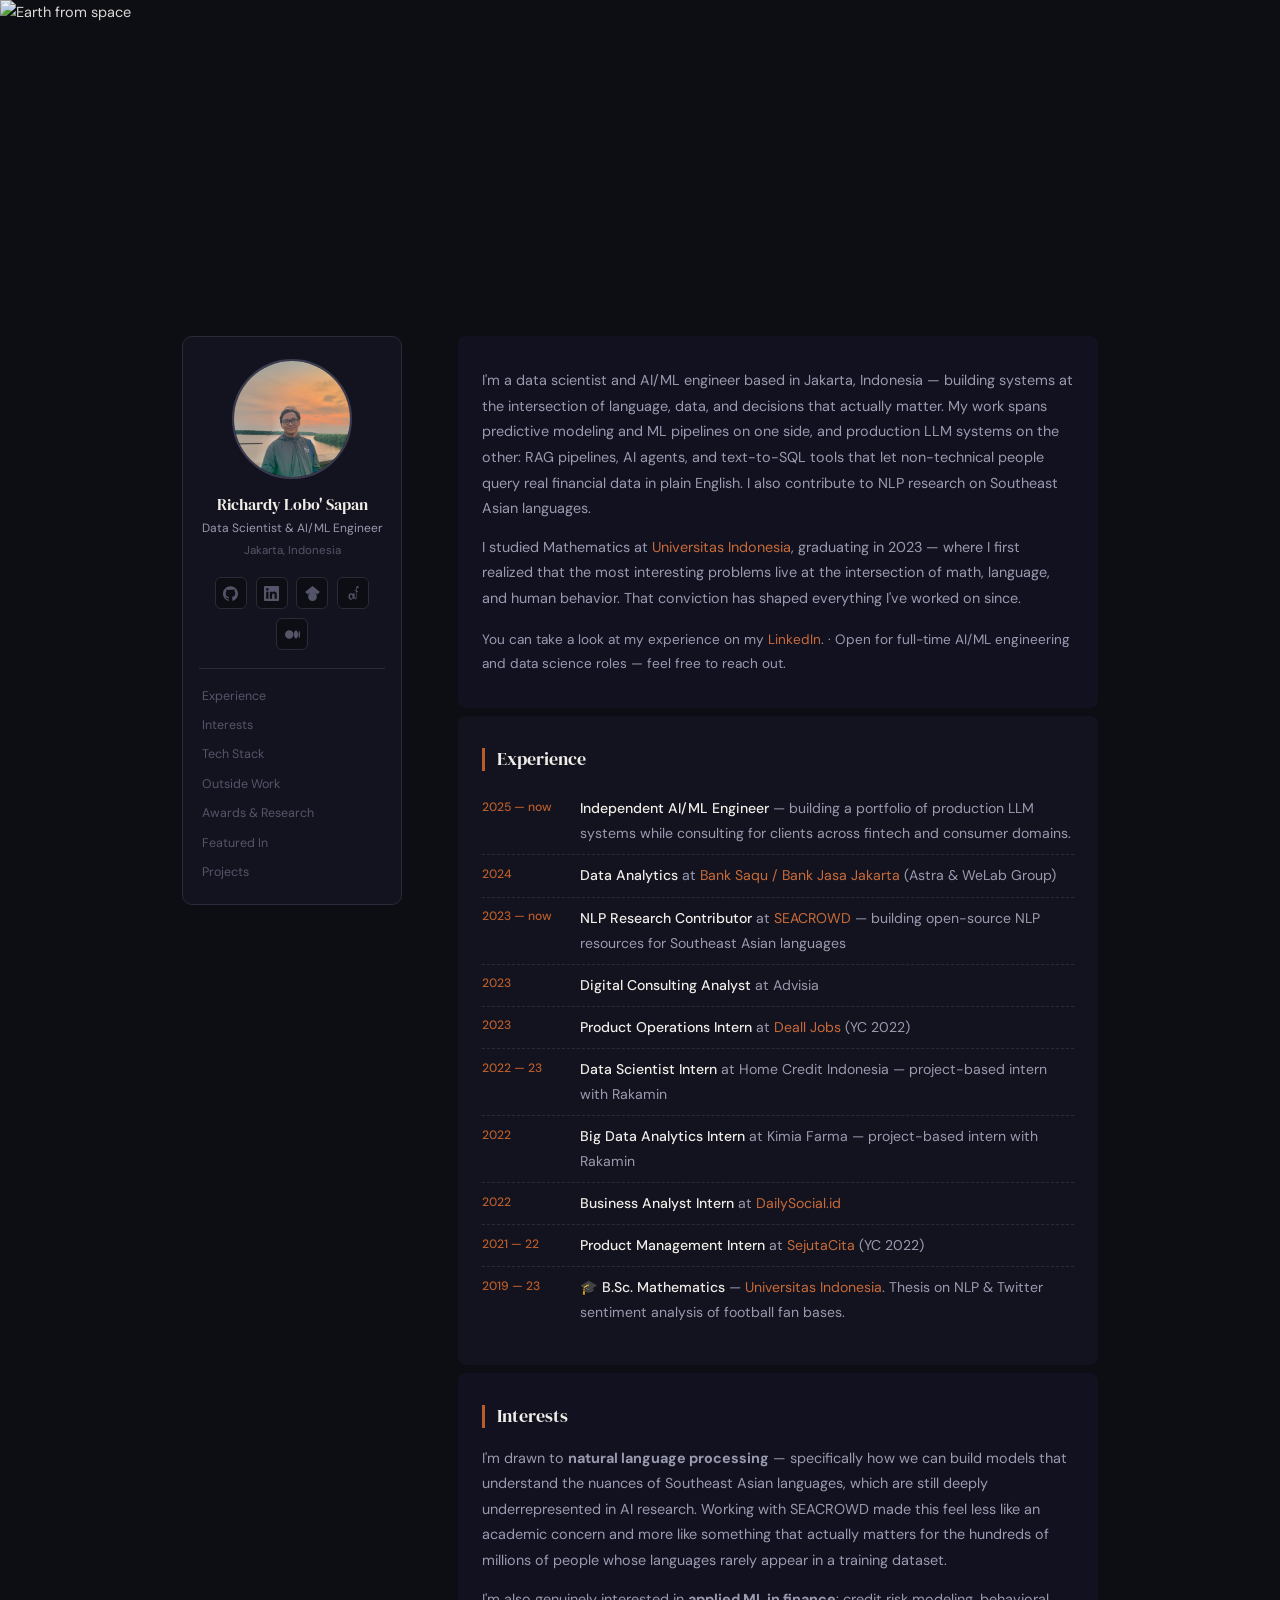
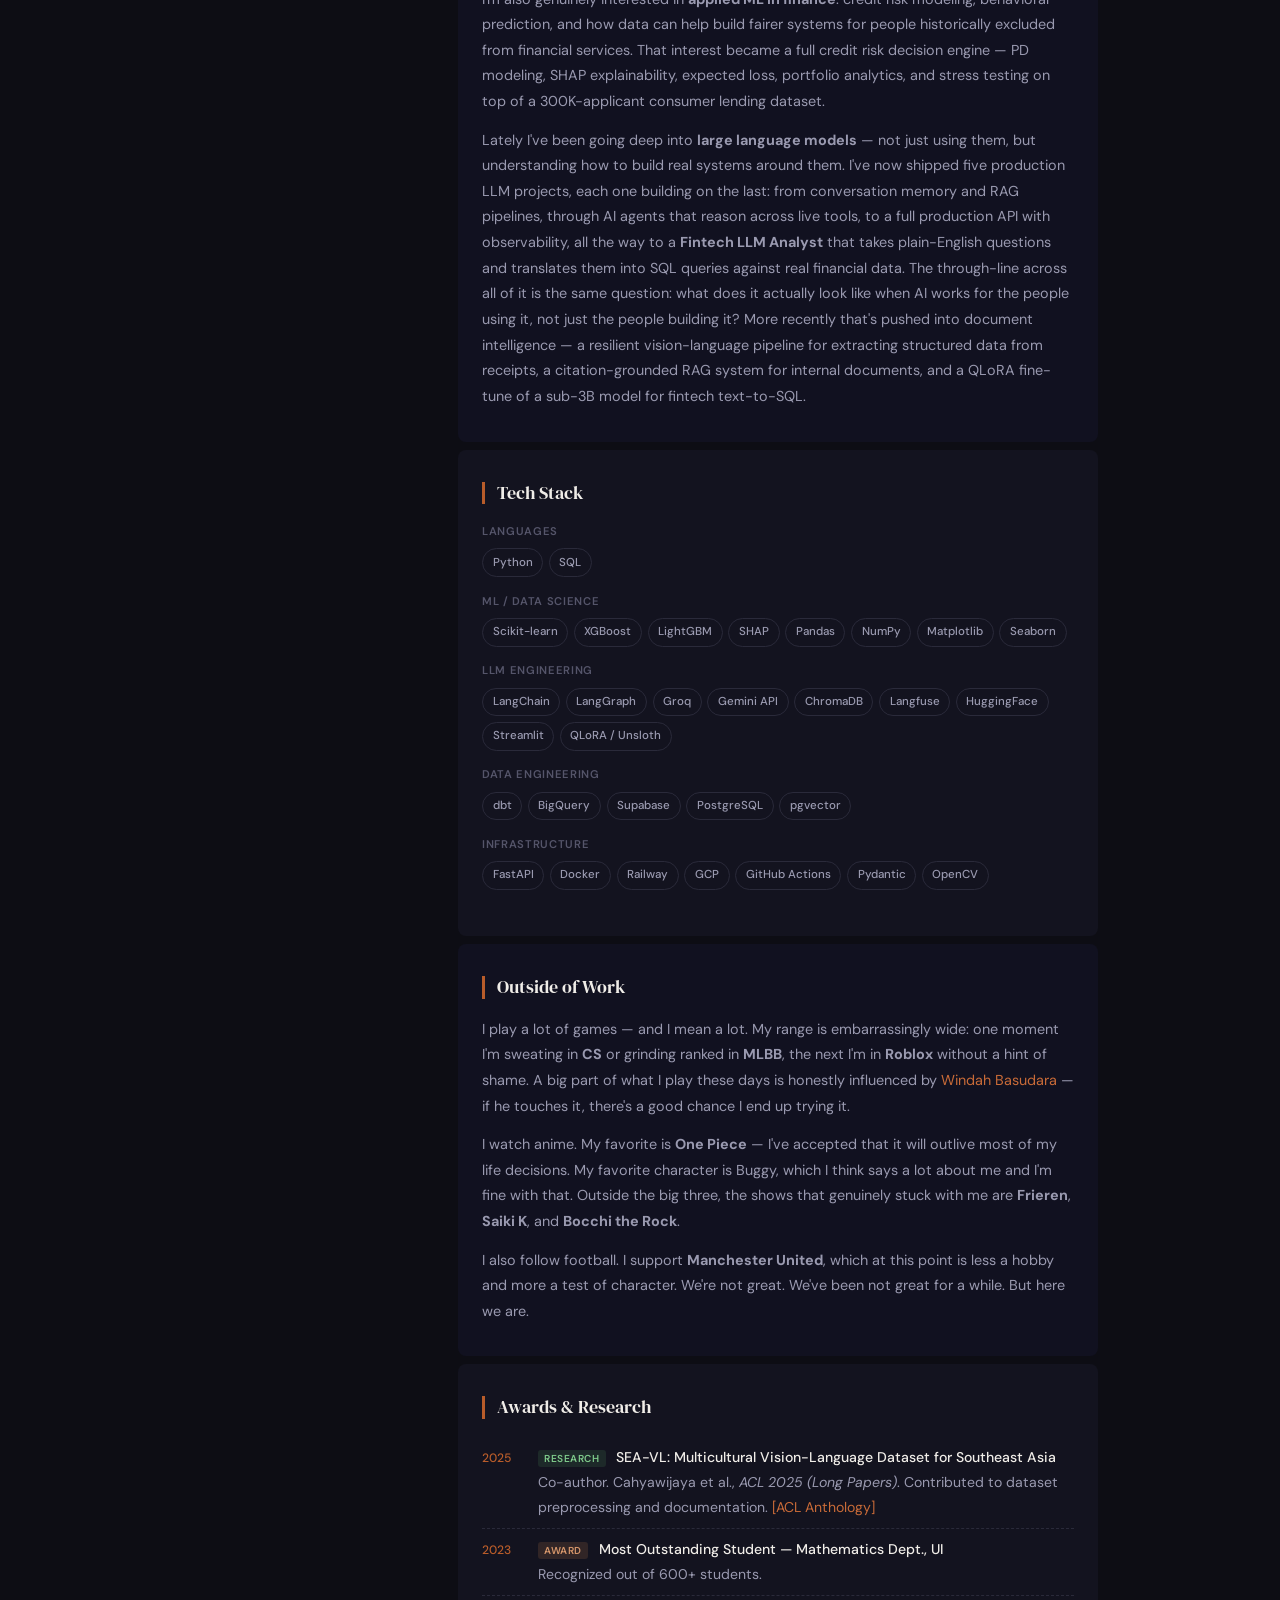
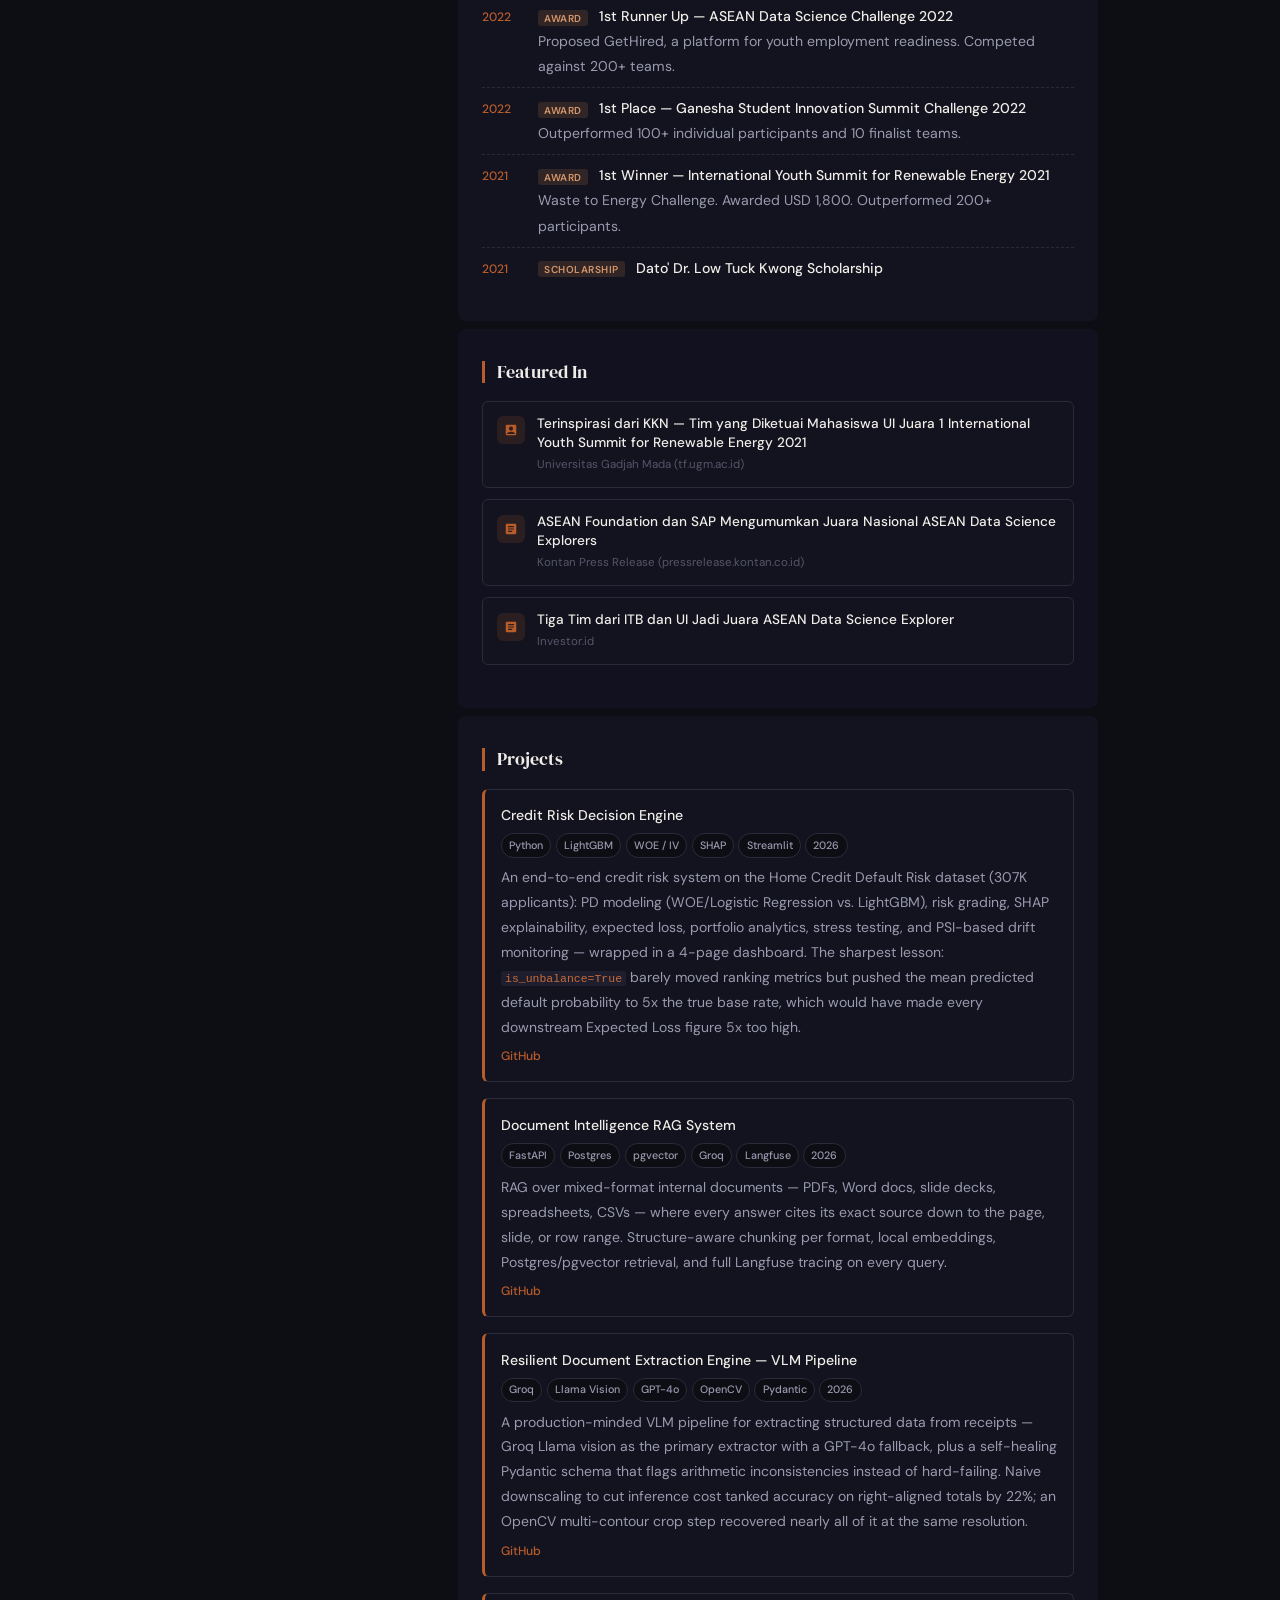
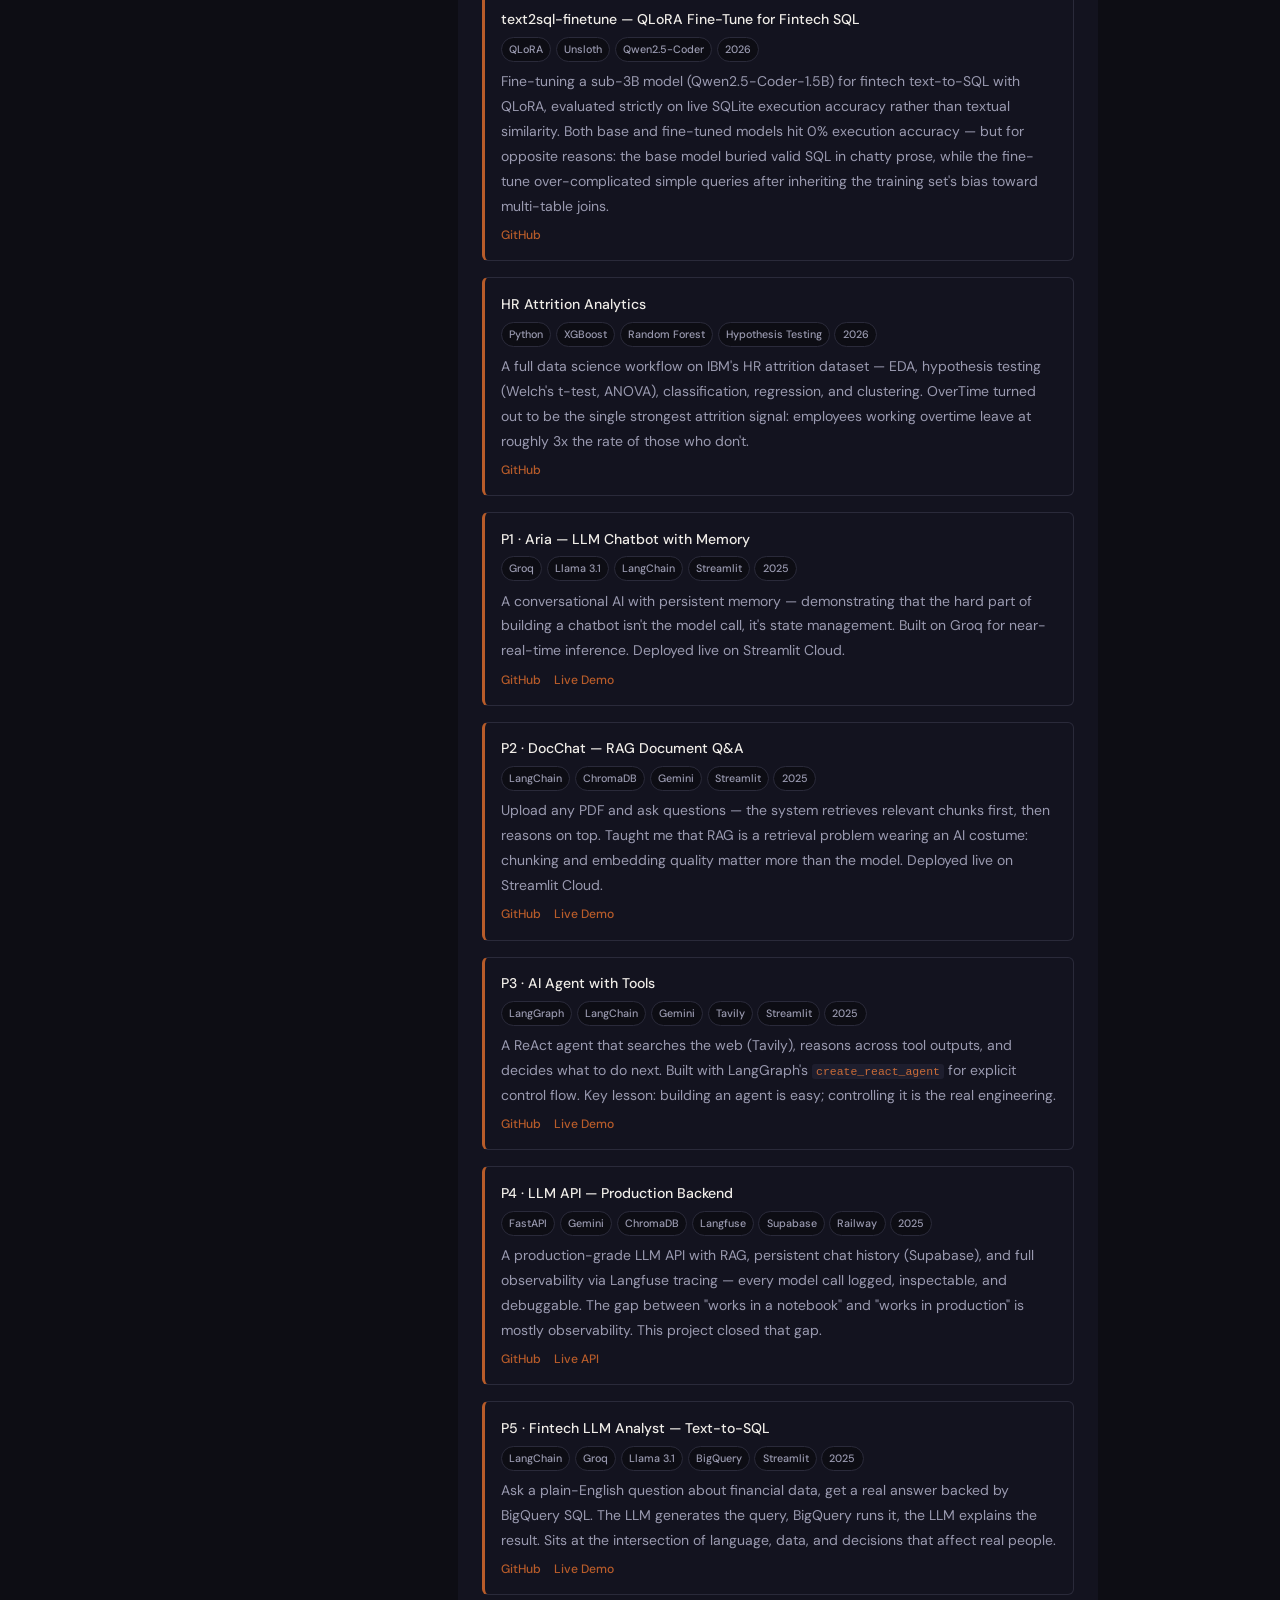
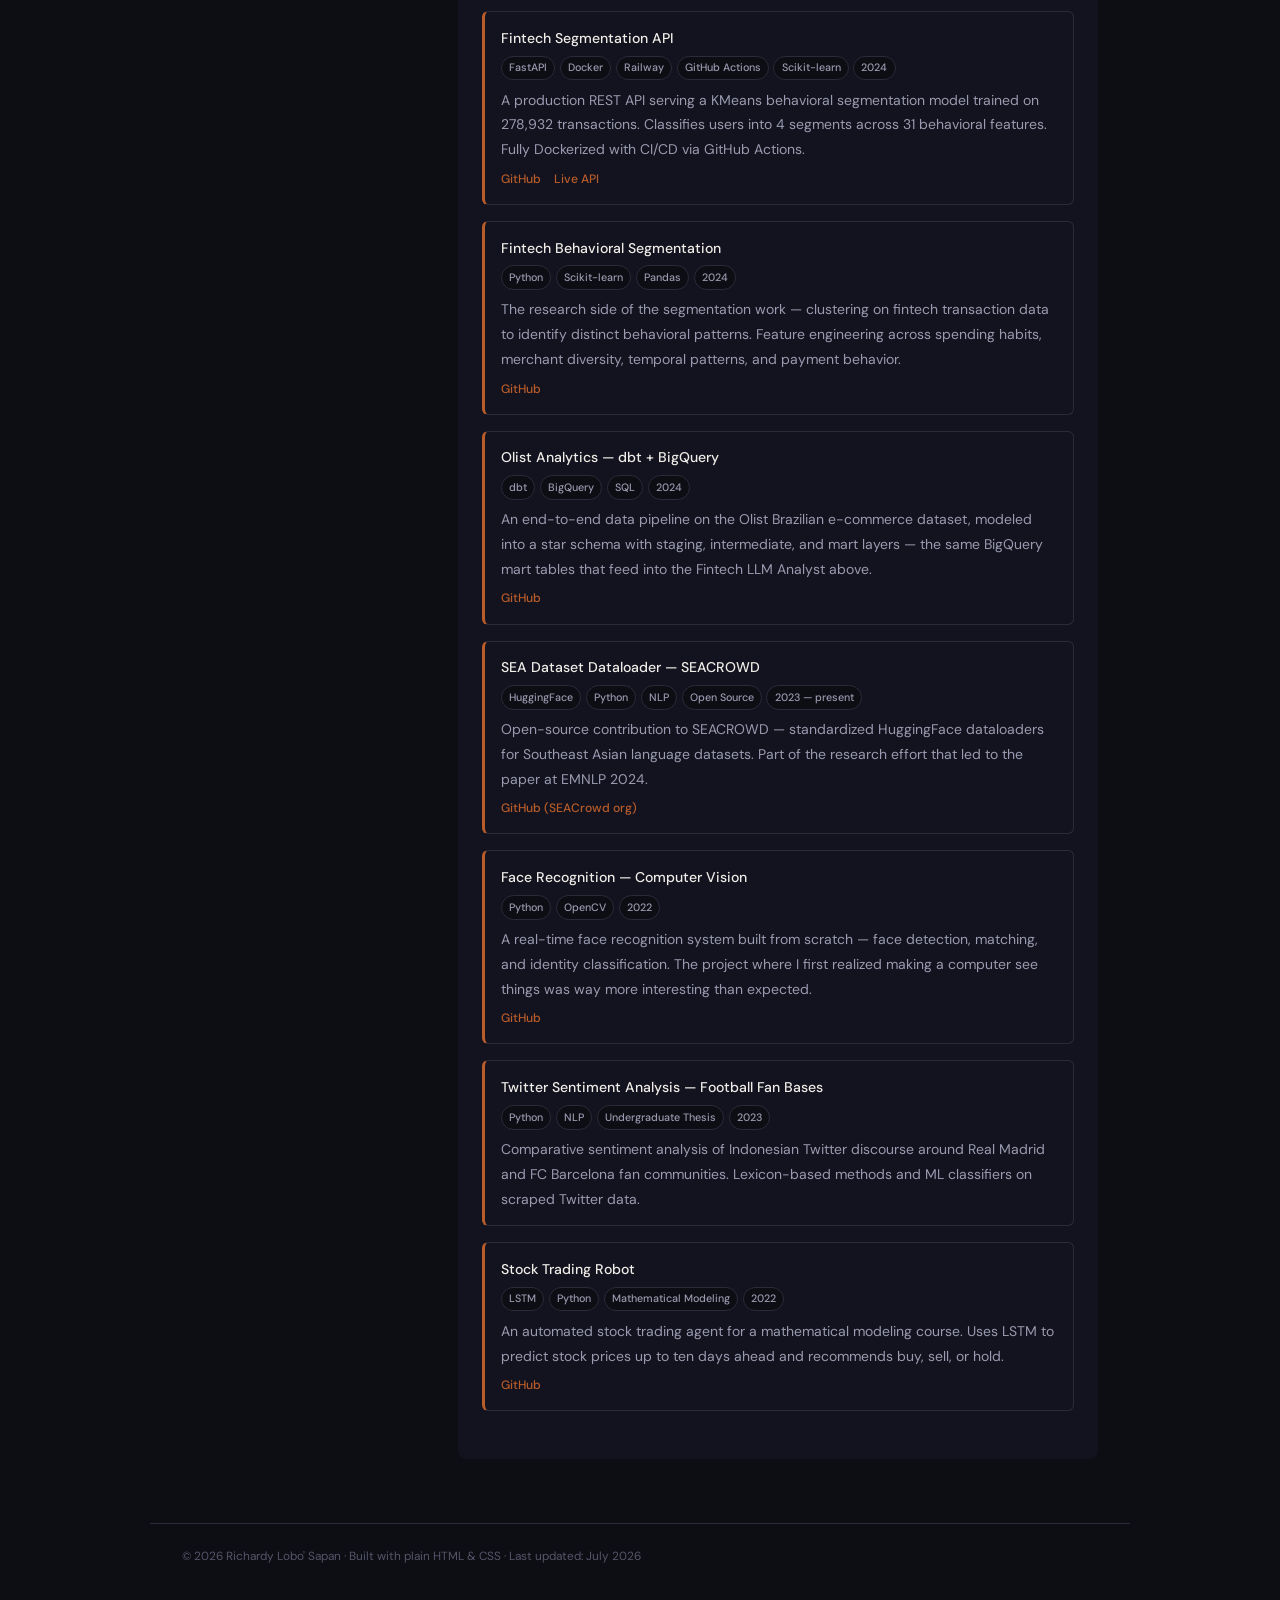
==== commit 72d18057: "Add credit risk, HR attrition, document intelligence, and text2sql projects Adds five new project ca" ====
--- a/index.html
+++ b/index.html
@@ -542,7 +542,9 @@
       <p>
         I'm also genuinely interested in <strong>applied ML in finance</strong>: credit risk modeling,
         behavioral prediction, and how data can help build fairer systems for people historically
-        excluded from financial services.
+        excluded from financial services. That interest became a full credit risk decision engine —
+        PD modeling, SHAP explainability, expected loss, portfolio analytics, and stress testing on top
+        of a 300K-applicant consumer lending dataset.
       </p>
       <p>
         Lately I've been going deep into <strong>large language models</strong> — not just using them,
@@ -552,7 +554,9 @@
         way to a <strong>Fintech LLM Analyst</strong> that takes plain-English questions and translates
         them into SQL queries against real financial data. The through-line across all of it is the
         same question: what does it actually look like when AI works for the people using it, not just
-        the people building it?
+        the people building it? More recently that's pushed into document intelligence — a resilient
+        vision-language pipeline for extracting structured data from receipts, a citation-grounded RAG
+        system for internal documents, and a QLoRA fine-tune of a sub-3B model for fintech text-to-SQL.
       </p>
     </section>
 
@@ -593,6 +597,7 @@
           <span class="pill">Langfuse</span>
           <span class="pill">HuggingFace</span>
           <span class="pill">Streamlit</span>
+          <span class="pill">QLoRA / Unsloth</span>
         </div>
       </div>
 
@@ -602,6 +607,8 @@
           <span class="pill">dbt</span>
           <span class="pill">BigQuery</span>
           <span class="pill">Supabase</span>
+          <span class="pill">PostgreSQL</span>
+          <span class="pill">pgvector</span>
         </div>
       </div>
 
@@ -613,6 +620,8 @@
           <span class="pill">Railway</span>
           <span class="pill">GCP</span>
           <span class="pill">GitHub Actions</span>
+          <span class="pill">Pydantic</span>
+          <span class="pill">OpenCV</span>
         </div>
       </div>
     </section>
@@ -736,6 +745,61 @@
       <h2>Projects</h2>
 
       <div class="project-card">
+        <h3>Credit Risk Decision Engine</h3>
+        <div class="project-pills">
+          <span class="pill">Python</span><span class="pill">LightGBM</span><span class="pill">WOE / IV</span><span class="pill">SHAP</span><span class="pill">Streamlit</span><span class="pill">2026</span>
+        </div>
+        <p>An end-to-end credit risk system on the Home Credit Default Risk dataset (307K applicants): PD modeling (WOE/Logistic Regression vs. LightGBM), risk grading, SHAP explainability, expected loss, portfolio analytics, stress testing, and PSI-based drift monitoring — wrapped in a 4-page dashboard. The sharpest lesson: <code>is_unbalance=True</code> barely moved ranking metrics but pushed the mean predicted default probability to 5x the true base rate, which would have made every downstream Expected Loss figure 5x too high.</p>
+        <div class="project-links">
+          <a href="https://github.com/richardy-lobo-sapan/credit-risk-engine" target="_blank">GitHub</a>
+        </div>
+      </div>
+
+      <div class="project-card">
+        <h3>Document Intelligence RAG System</h3>
+        <div class="project-pills">
+          <span class="pill">FastAPI</span><span class="pill">Postgres</span><span class="pill">pgvector</span><span class="pill">Groq</span><span class="pill">Langfuse</span><span class="pill">2026</span>
+        </div>
+        <p>RAG over mixed-format internal documents — PDFs, Word docs, slide decks, spreadsheets, CSVs — where every answer cites its exact source down to the page, slide, or row range. Structure-aware chunking per format, local embeddings, Postgres/pgvector retrieval, and full Langfuse tracing on every query.</p>
+        <div class="project-links">
+          <a href="https://github.com/richardy-lobo-sapan/doc-intel-rag" target="_blank">GitHub</a>
+        </div>
+      </div>
+
+      <div class="project-card">
+        <h3>Resilient Document Extraction Engine — VLM Pipeline</h3>
+        <div class="project-pills">
+          <span class="pill">Groq</span><span class="pill">Llama Vision</span><span class="pill">GPT-4o</span><span class="pill">OpenCV</span><span class="pill">Pydantic</span><span class="pill">2026</span>
+        </div>
+        <p>A production-minded VLM pipeline for extracting structured data from receipts — Groq Llama vision as the primary extractor with a GPT-4o fallback, plus a self-healing Pydantic schema that flags arithmetic inconsistencies instead of hard-failing. Naive downscaling to cut inference cost tanked accuracy on right-aligned totals by 22%; an OpenCV multi-contour crop step recovered nearly all of it at the same resolution.</p>
+        <div class="project-links">
+          <a href="https://github.com/richardy-lobo-sapan/doc-extraction" target="_blank">GitHub</a>
+        </div>
+      </div>
+
+      <div class="project-card">
+        <h3>text2sql-finetune — QLoRA Fine-Tune for Fintech SQL</h3>
+        <div class="project-pills">
+          <span class="pill">QLoRA</span><span class="pill">Unsloth</span><span class="pill">Qwen2.5-Coder</span><span class="pill">2026</span>
+        </div>
+        <p>Fine-tuning a sub-3B model (Qwen2.5-Coder-1.5B) for fintech text-to-SQL with QLoRA, evaluated strictly on live SQLite execution accuracy rather than textual similarity. Both base and fine-tuned models hit 0% execution accuracy — but for opposite reasons: the base model buried valid SQL in chatty prose, while the fine-tune over-complicated simple queries after inheriting the training set's bias toward multi-table joins.</p>
+        <div class="project-links">
+          <a href="https://github.com/richardy-lobo-sapan/text2sql-finetune" target="_blank">GitHub</a>
+        </div>
+      </div>
+
+      <div class="project-card">
+        <h3>HR Attrition Analytics</h3>
+        <div class="project-pills">
+          <span class="pill">Python</span><span class="pill">XGBoost</span><span class="pill">Random Forest</span><span class="pill">Hypothesis Testing</span><span class="pill">2026</span>
+        </div>
+        <p>A full data science workflow on IBM's HR attrition dataset — EDA, hypothesis testing (Welch's t-test, ANOVA), classification, regression, and clustering. OverTime turned out to be the single strongest attrition signal: employees working overtime leave at roughly 3x the rate of those who don't.</p>
+        <div class="project-links">
+          <a href="https://github.com/richardy-lobo-sapan/hr-attrition-analytics" target="_blank">GitHub</a>
+        </div>
+      </div>
+
+      <div class="project-card">
         <h3>P1 · Aria — LLM Chatbot with Memory</h3>
         <div class="project-pills">
           <span class="pill">Groq</span><span class="pill">Llama 3.1</span><span class="pill">LangChain</span><span class="pill">Streamlit</span><span class="pill">2025</span>
@@ -877,7 +941,7 @@
 
 <footer>
   © 2026 Richardy Lobo' Sapan · Built with plain HTML &amp; CSS ·
-  Last updated: June 2026
+  Last updated: July 2026
 </footer>
 
 
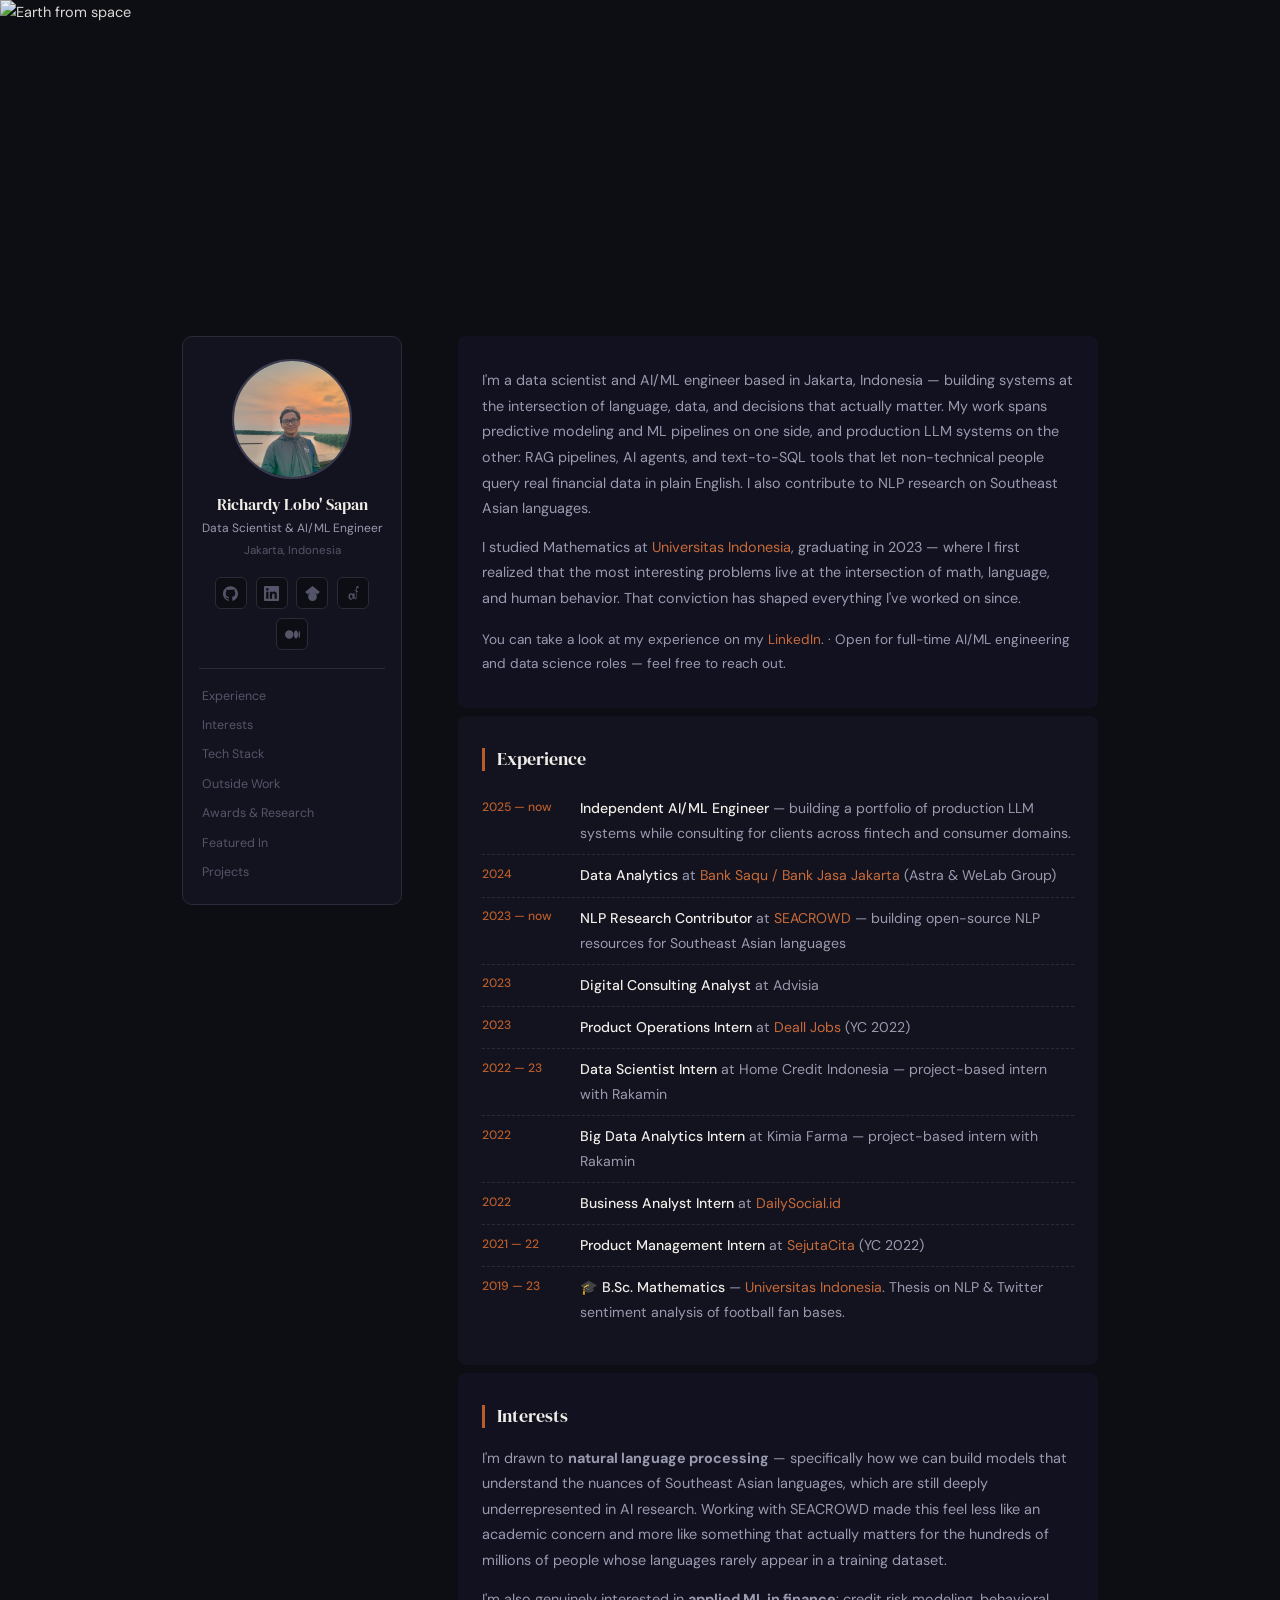
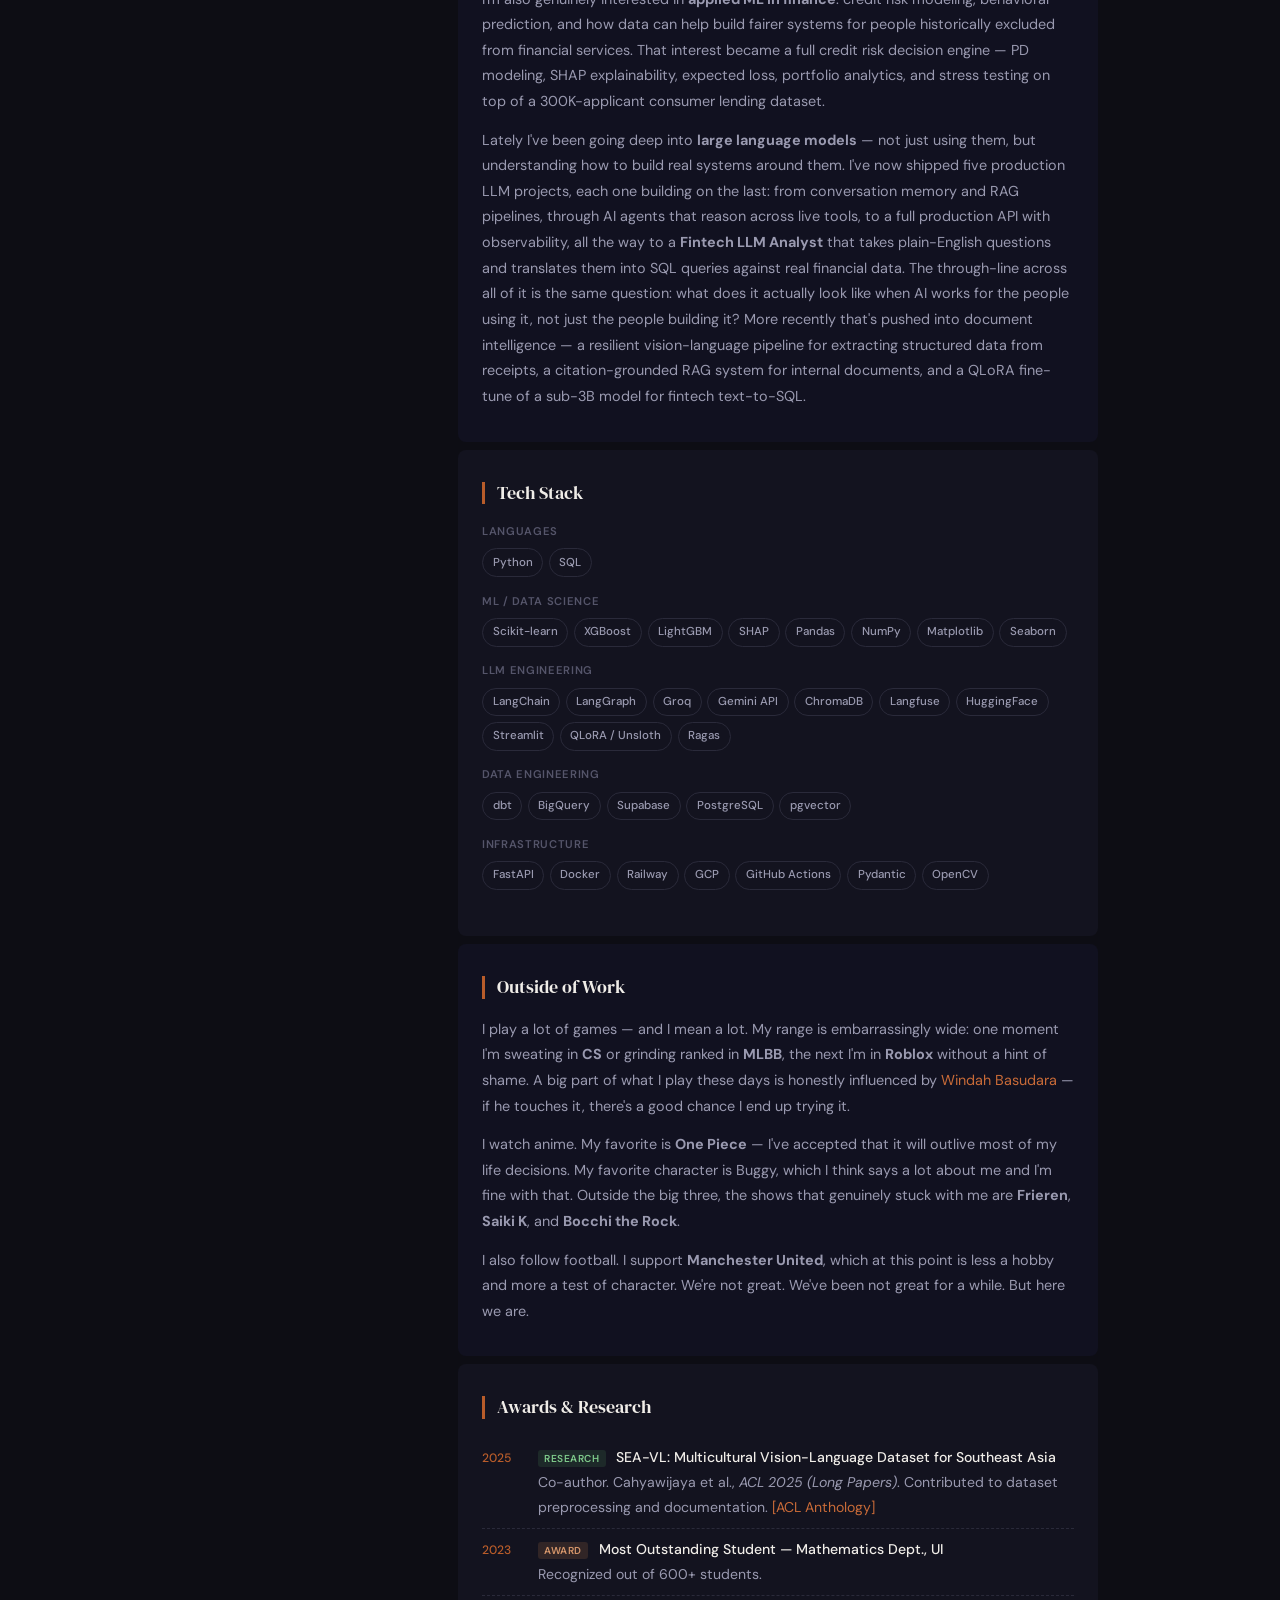
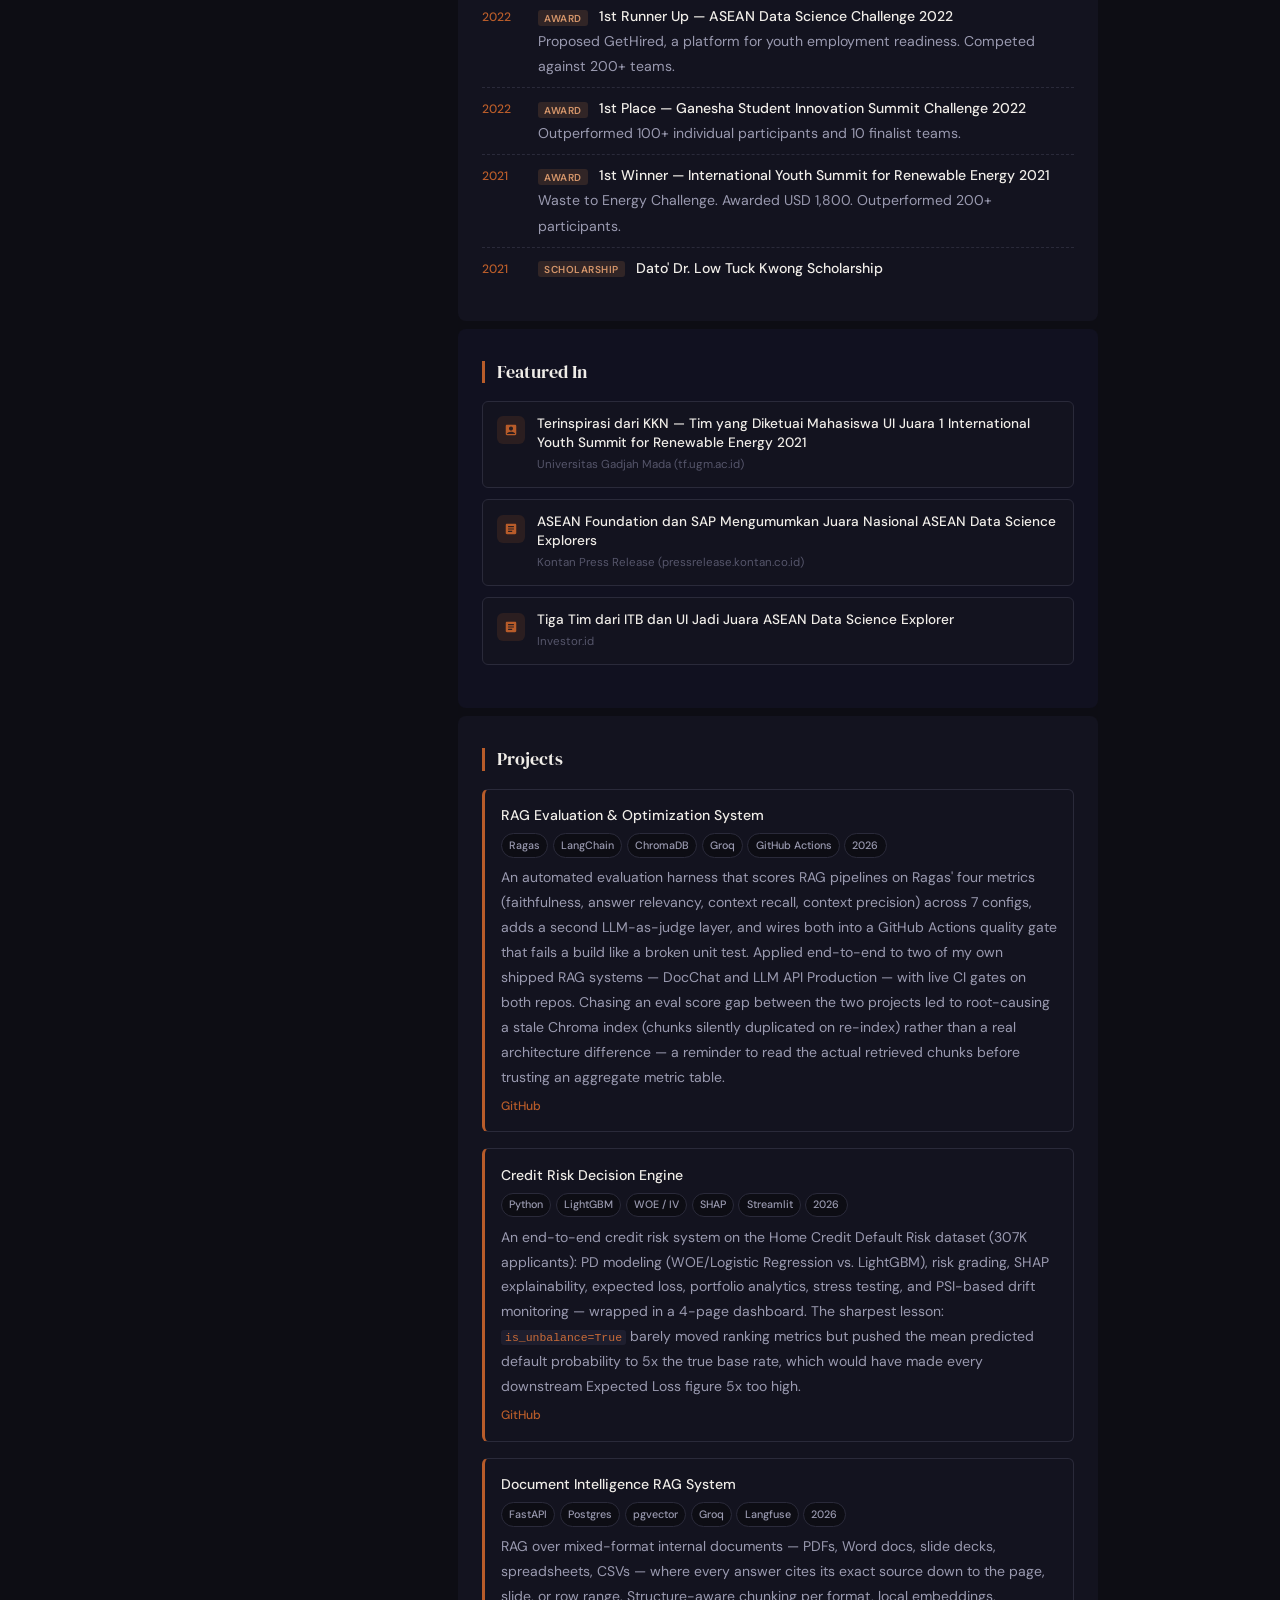
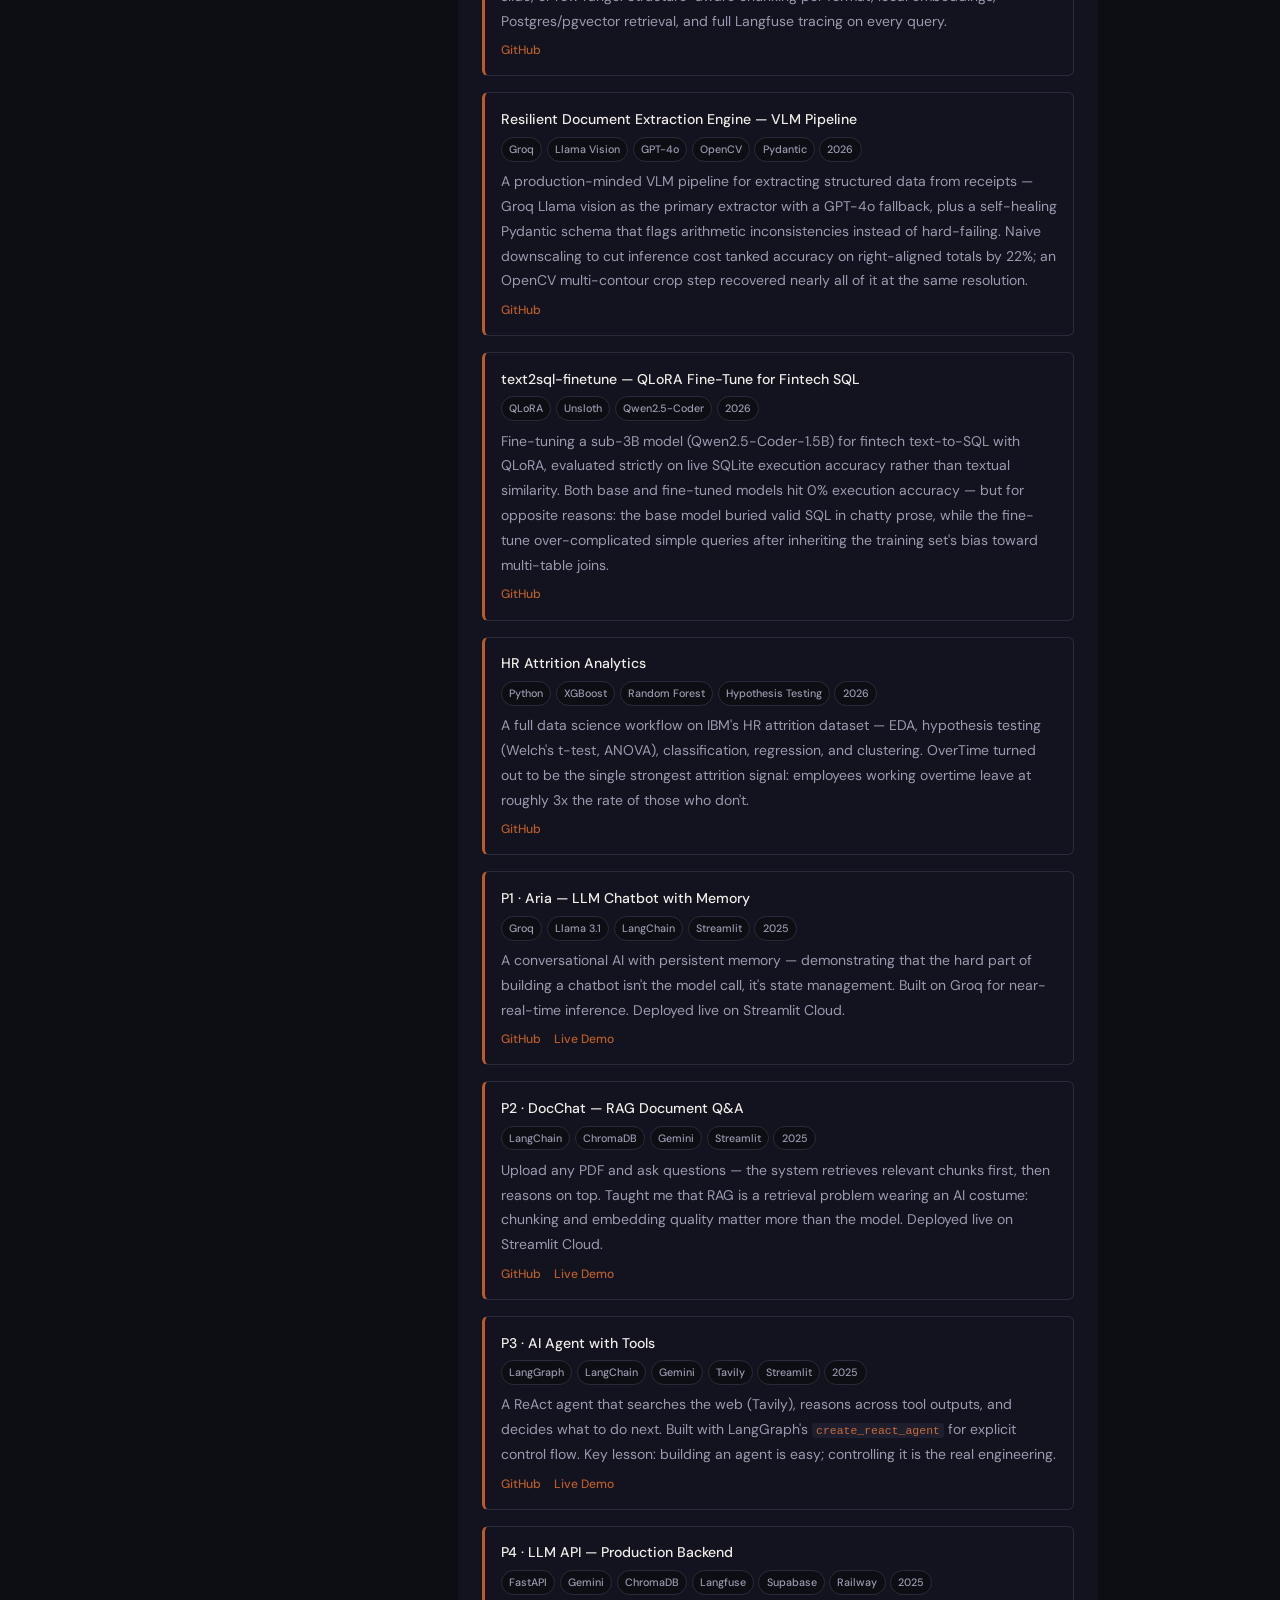
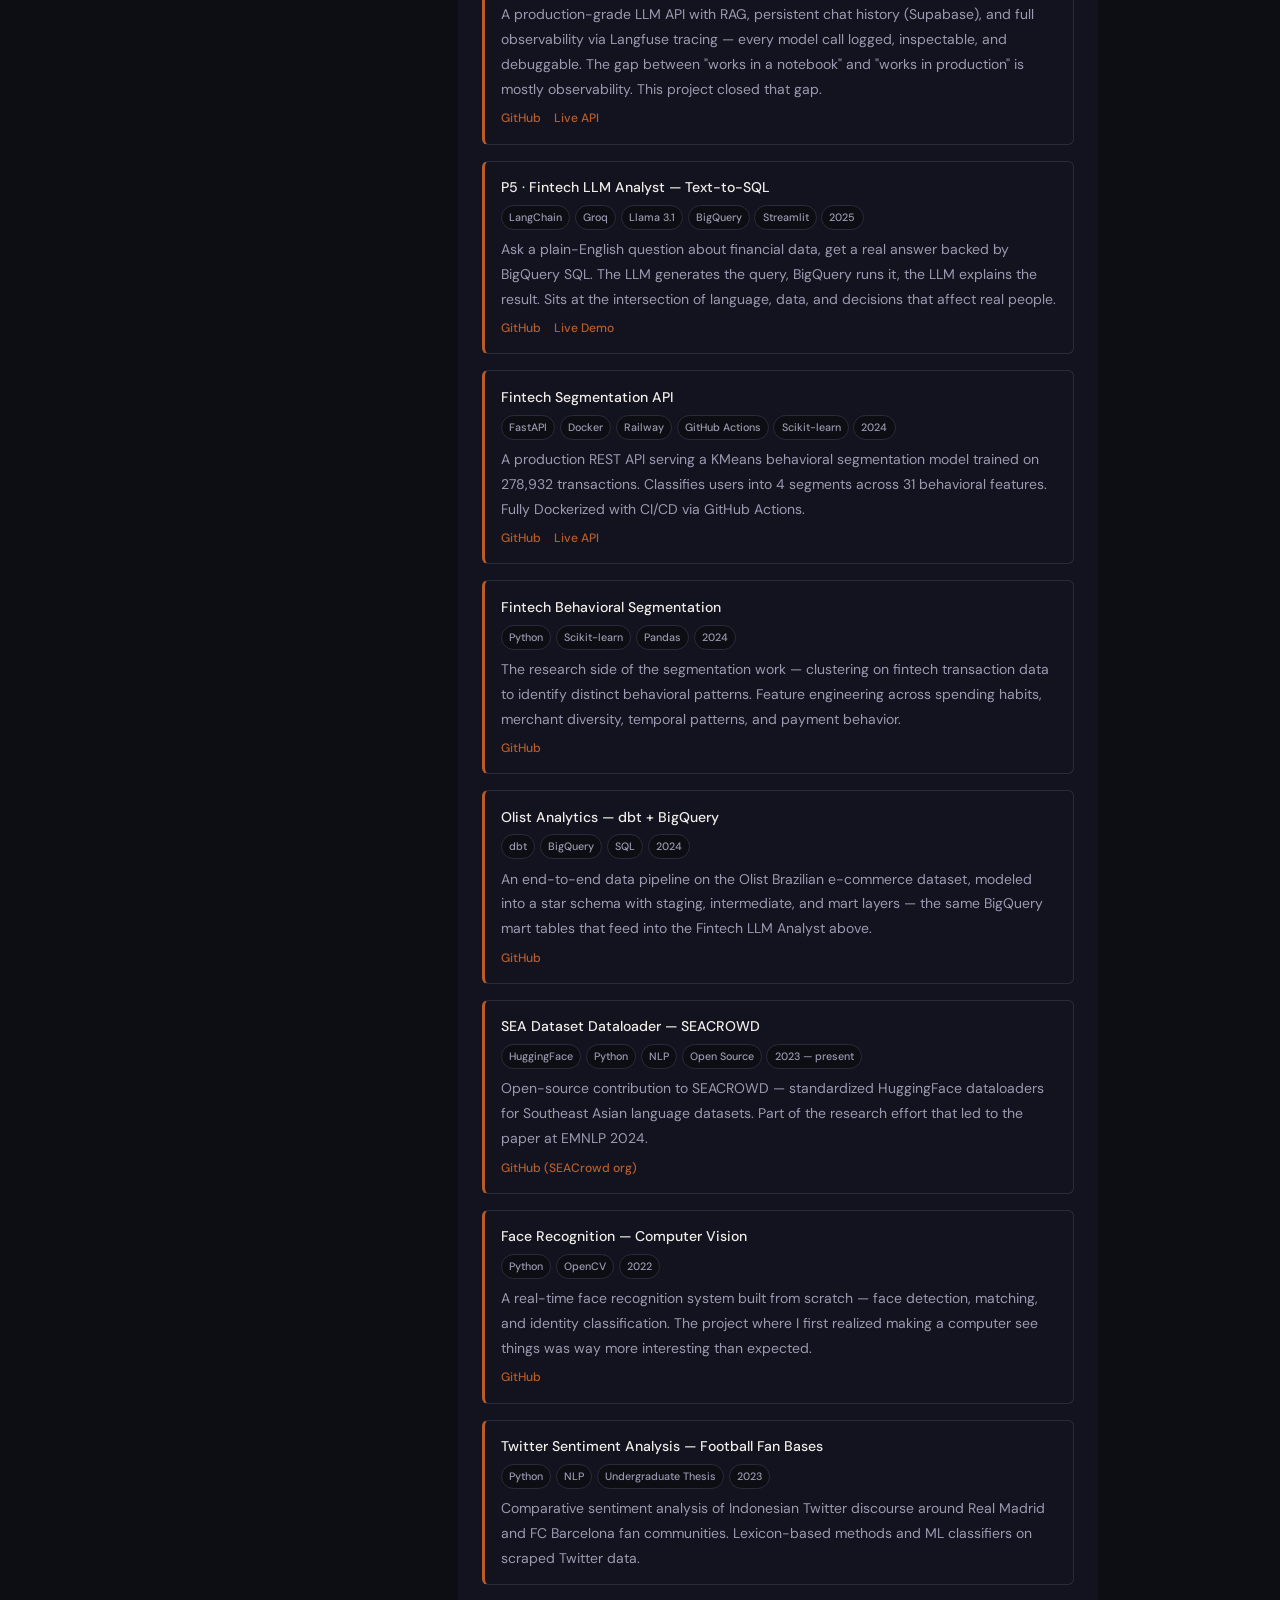
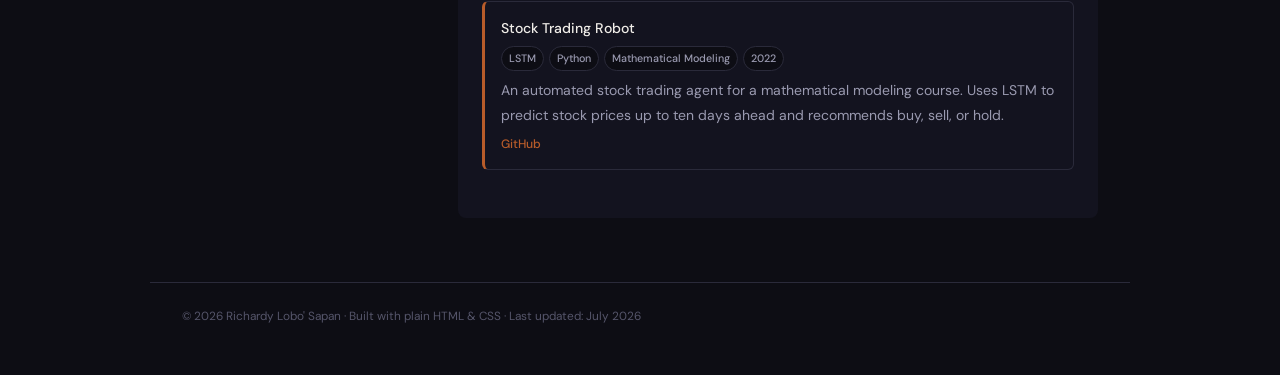
==== commit 65263cc0: "Add RAG Evaluation & Optimization System project Adds a project card for rag-evaluation-system — a R" ====
--- a/index.html
+++ b/index.html
@@ -598,6 +598,7 @@
           <span class="pill">HuggingFace</span>
           <span class="pill">Streamlit</span>
           <span class="pill">QLoRA / Unsloth</span>
+          <span class="pill">Ragas</span>
         </div>
       </div>
 
@@ -745,6 +746,17 @@
       <h2>Projects</h2>
 
       <div class="project-card">
+        <h3>RAG Evaluation &amp; Optimization System</h3>
+        <div class="project-pills">
+          <span class="pill">Ragas</span><span class="pill">LangChain</span><span class="pill">ChromaDB</span><span class="pill">Groq</span><span class="pill">GitHub Actions</span><span class="pill">2026</span>
+        </div>
+        <p>An automated evaluation harness that scores RAG pipelines on Ragas' four metrics (faithfulness, answer relevancy, context recall, context precision) across 7 configs, adds a second LLM-as-judge layer, and wires both into a GitHub Actions quality gate that fails a build like a broken unit test. Applied end-to-end to two of my own shipped RAG systems — DocChat and LLM API Production — with live CI gates on both repos. Chasing an eval score gap between the two projects led to root-causing a stale Chroma index (chunks silently duplicated on re-index) rather than a real architecture difference — a reminder to read the actual retrieved chunks before trusting an aggregate metric table.</p>
+        <div class="project-links">
+          <a href="https://github.com/richardy-lobo-sapan/rag-evaluation-system" target="_blank">GitHub</a>
+        </div>
+      </div>
+
+      <div class="project-card">
         <h3>Credit Risk Decision Engine</h3>
         <div class="project-pills">
           <span class="pill">Python</span><span class="pill">LightGBM</span><span class="pill">WOE / IV</span><span class="pill">SHAP</span><span class="pill">Streamlit</span><span class="pill">2026</span>
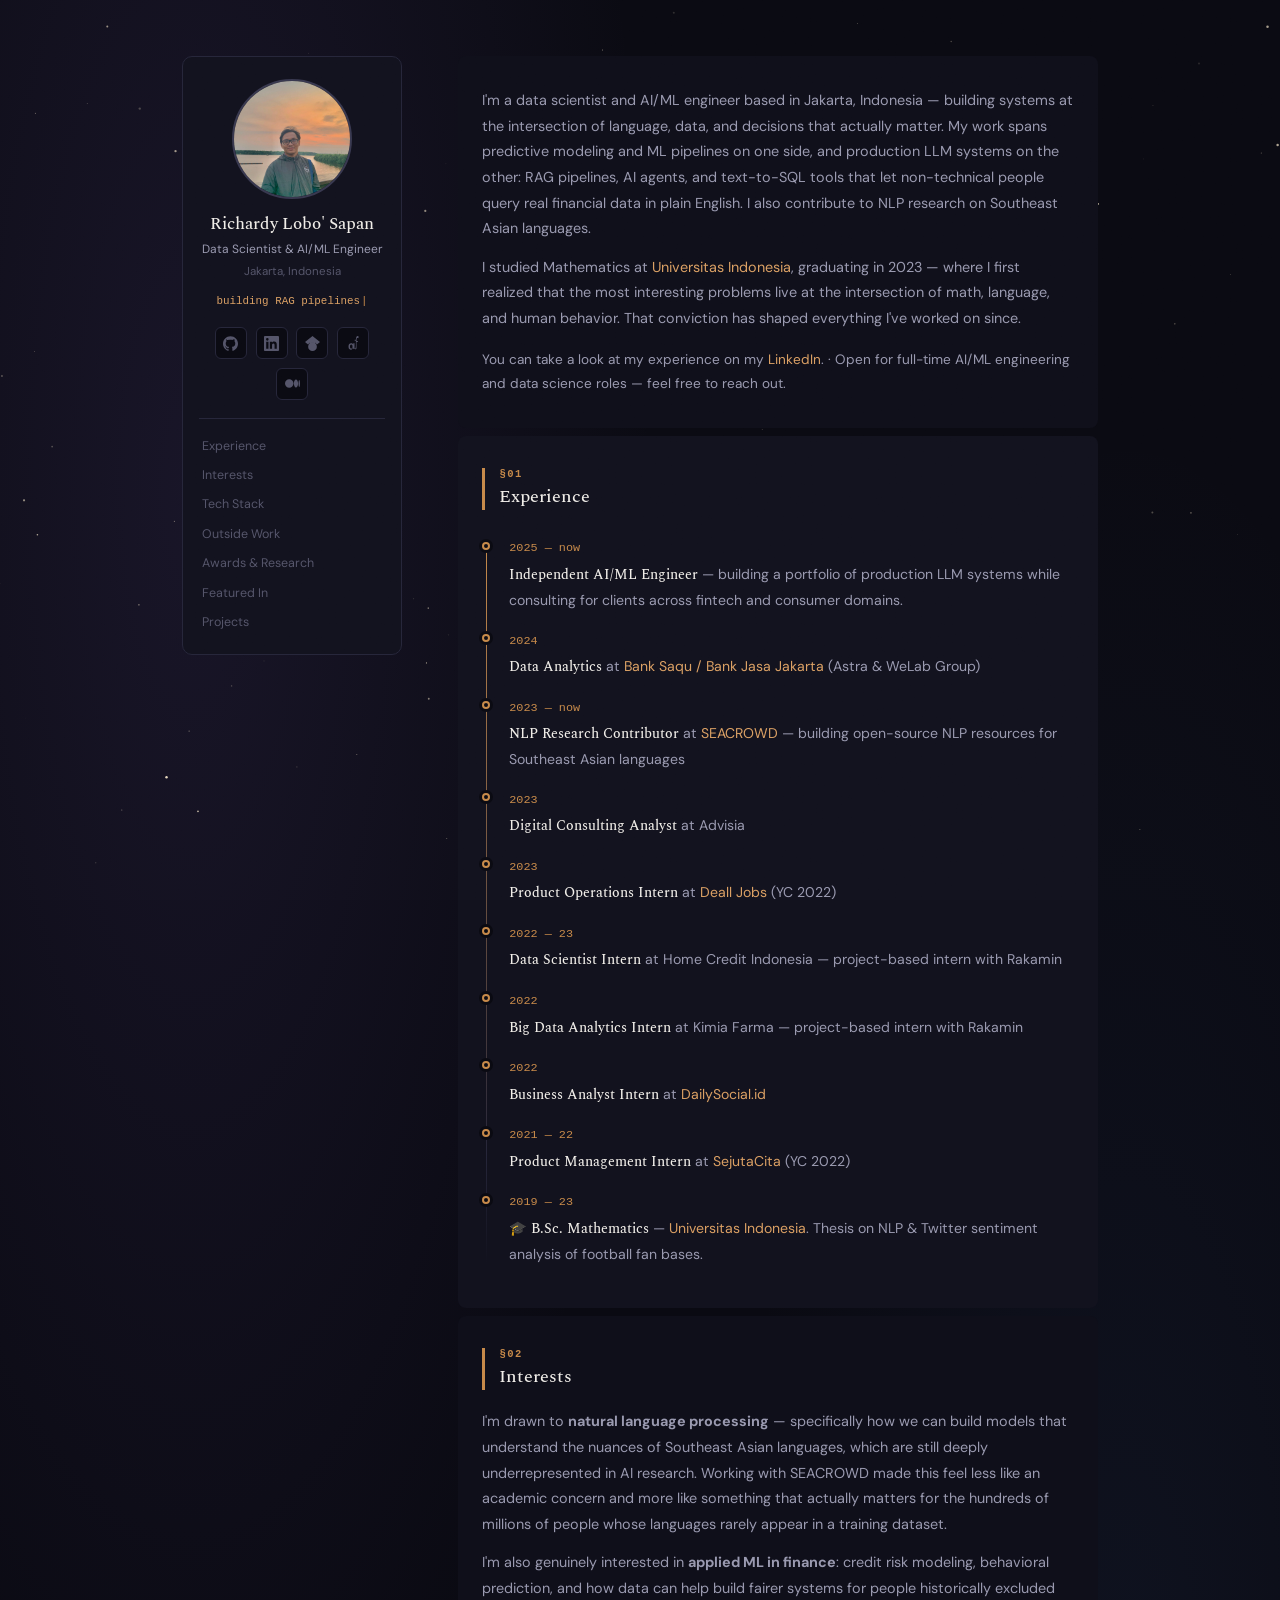
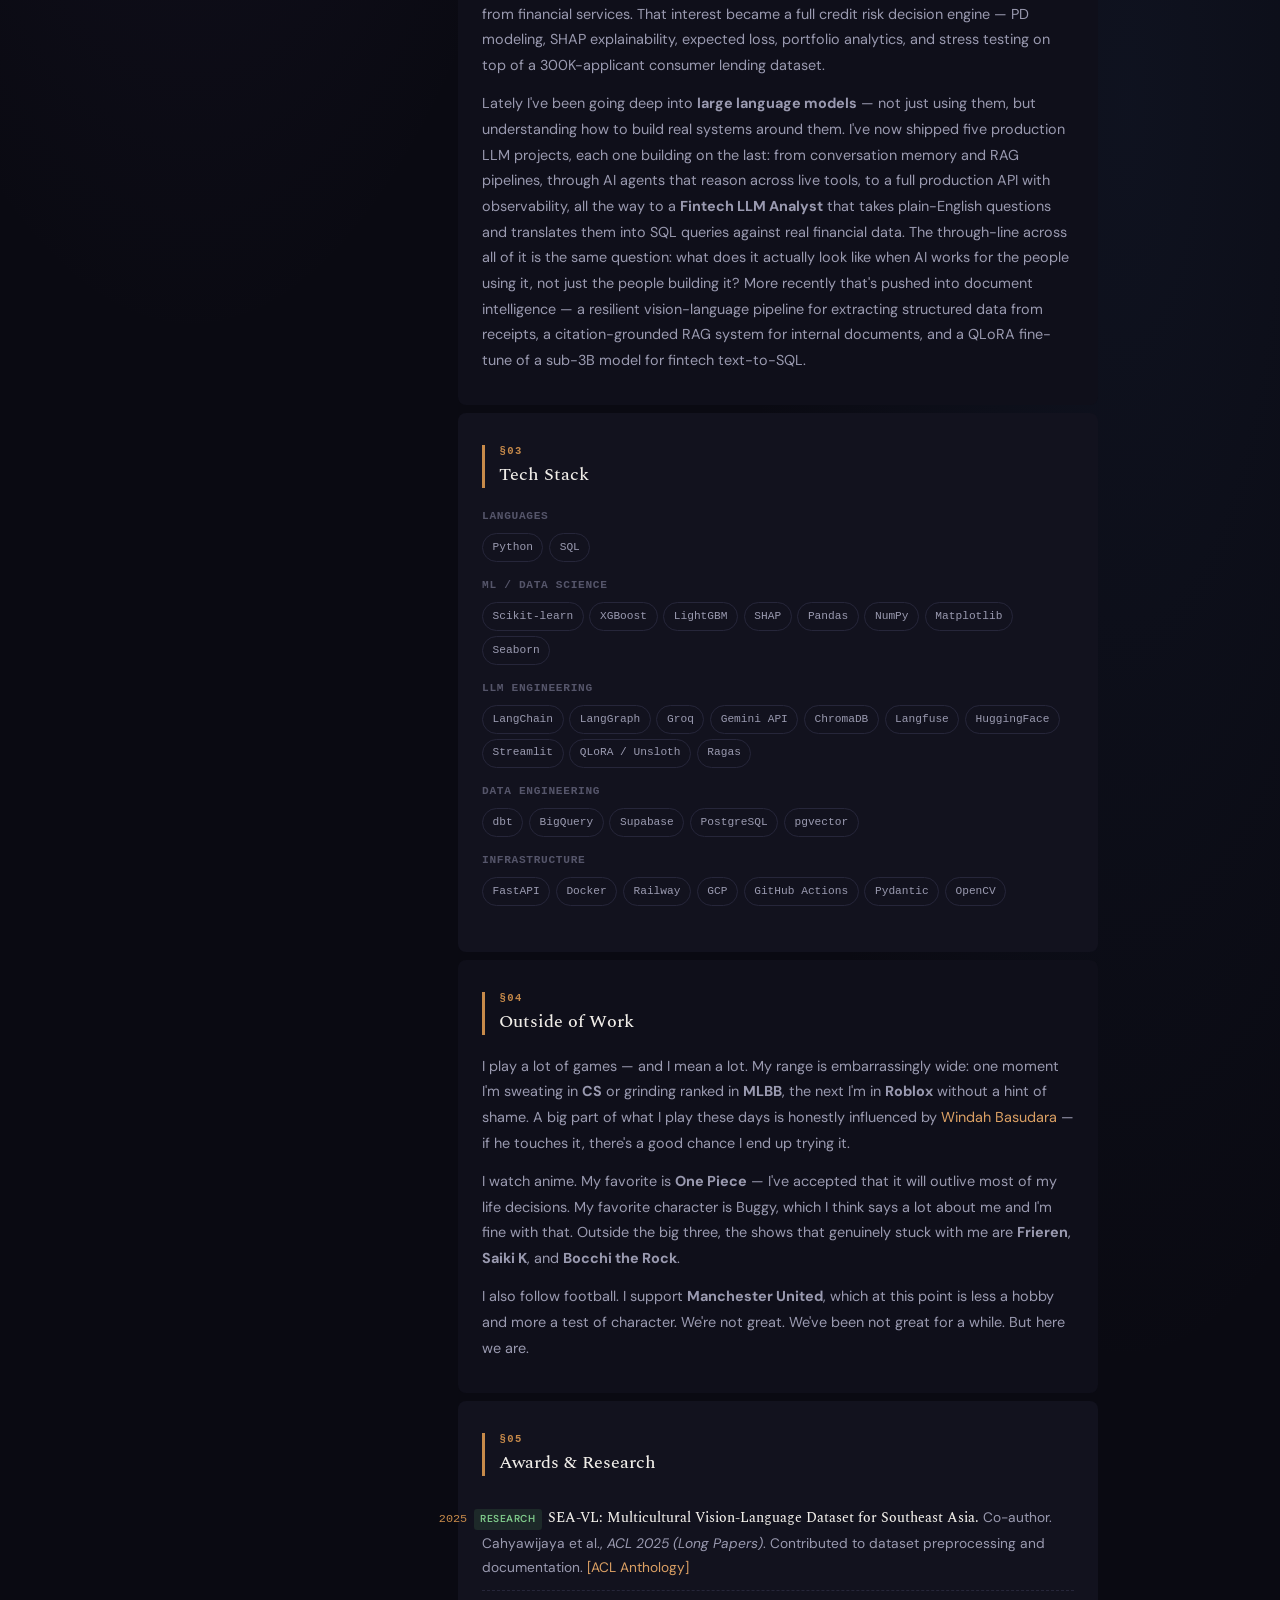
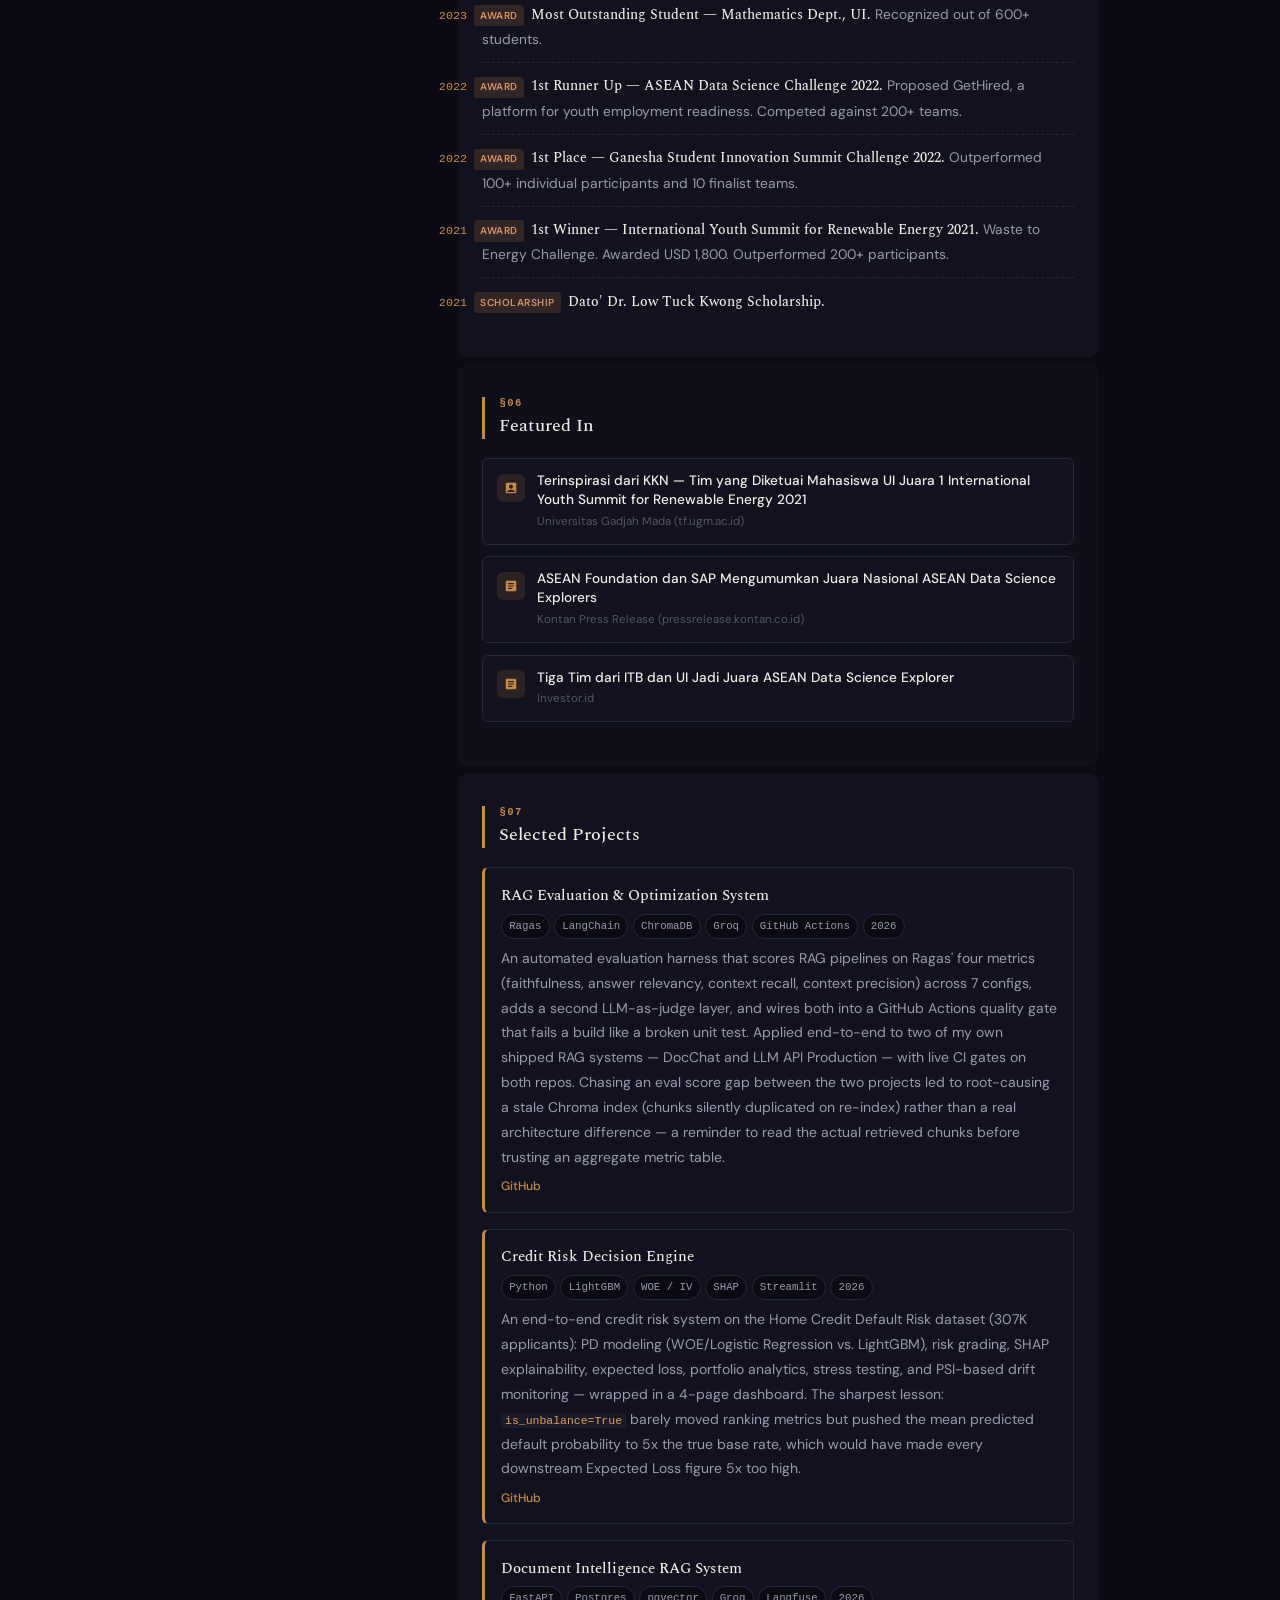
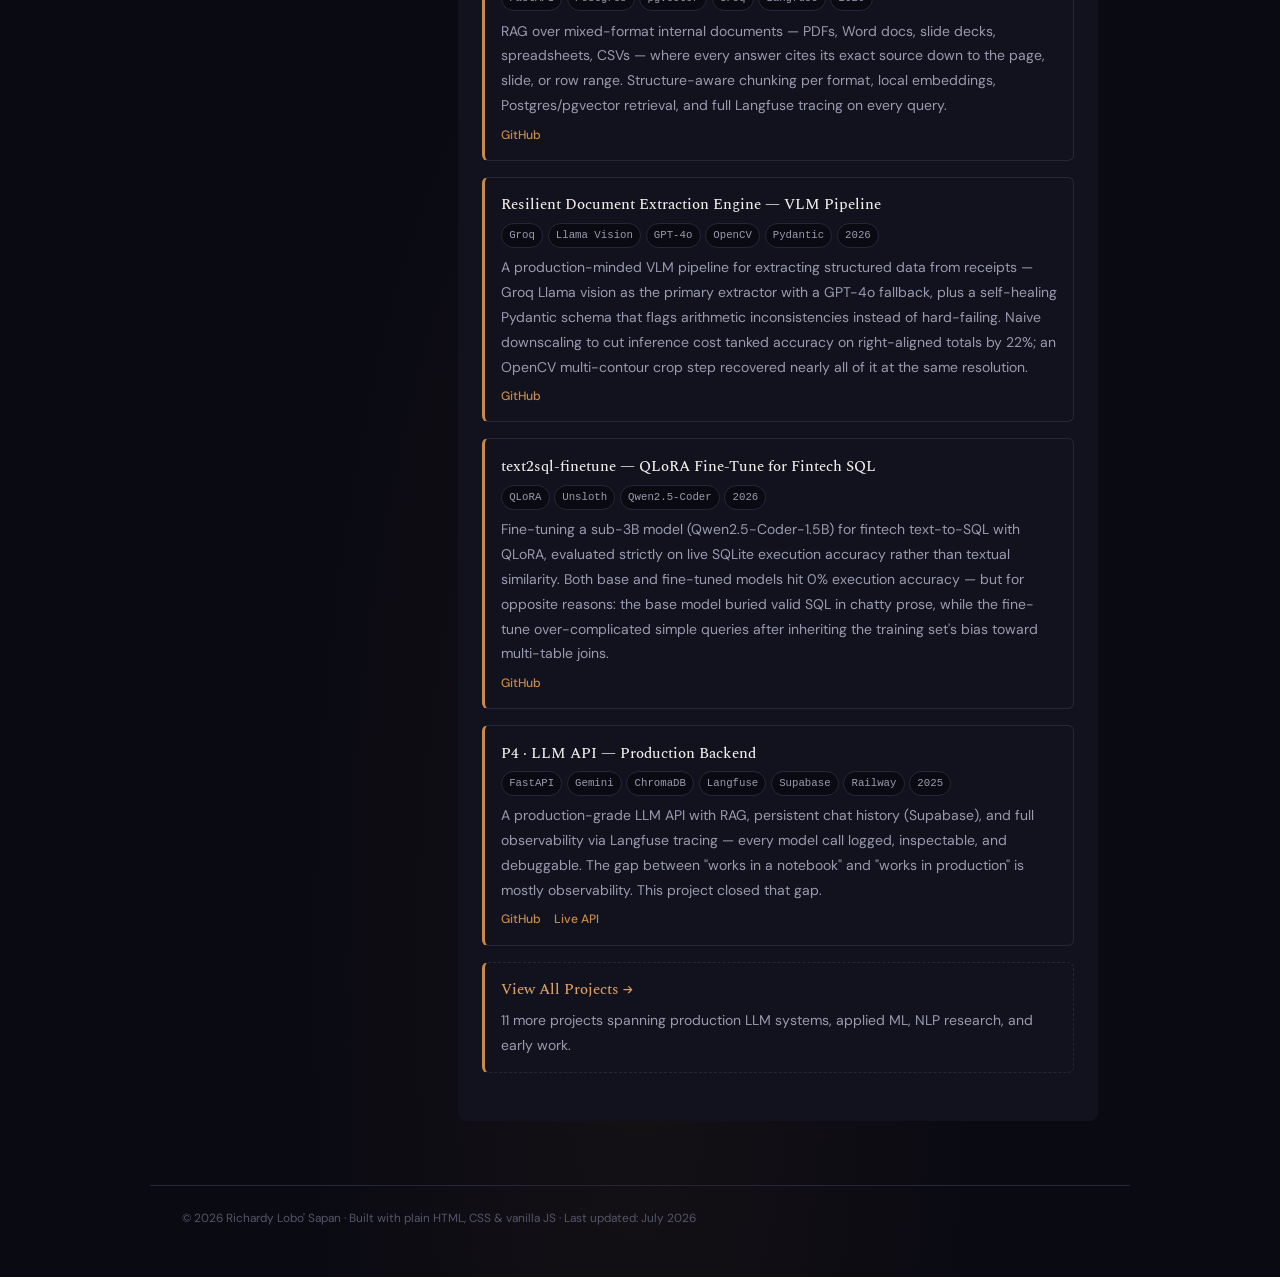
==== commit fd004400: "Redesign portfolio with restrained space theme and academic layout Extract shared style.css/script.j" ====
--- a/index.html
+++ b/index.html
@@ -4,403 +4,16 @@
   <meta charset="UTF-8" />
   <meta name="viewport" content="width=device-width, initial-scale=1.0" />
   <title>Richardy Lobo' Sapan</title>
-  <link href="https://fonts.googleapis.com/css2?family=DM+Serif+Display:ital@0;1&family=DM+Sans:opsz,wght@9..40,300;9..40,400;9..40,500&display=swap" rel="stylesheet" />
-
-  <style>
-    :root {
-      --bg:       #0d0d14;
-      --surface:  #13131f;
-      --surface2: #111120;
-      --text:     #f0ede8;
-      --muted:    #9a9ab0;
-      --subtle:   #55556a;
-      --border:   #2a2a3a;
-      --border-d: #3a3a50;
-      --accent:   #b85c2a;
-      --accent-l: rgba(184,92,42,0.15);
-      --accent-d: #c96b38;
-      --year-col: #b85c2a;
-    }
-
-    *, *::before, *::after { box-sizing: border-box; margin: 0; padding: 0; }
-    html { scroll-behavior: smooth; }
-
-    body {
-      font-family: 'DM Sans', sans-serif;
-      background: var(--bg);
-      color: var(--text);
-      font-size: 14.5px;
-      line-height: 1.78;
-    }
-
-    a { color: var(--accent-d); text-decoration: none; }
-    a:hover { color: var(--accent); text-decoration: underline; }
-
-    code {
-      font-size: 0.82em;
-      background: #1e1e2e;
-      padding: 0.1em 0.35em;
-      border-radius: 3px;
-      color: var(--accent-d);
-    }
-
-    /* ─── LAYOUT ─── */
-    .wrapper {
-      display: flex;
-      max-width: 980px;
-      margin: 0 auto;
-      padding: 3.5rem 2rem;
-      gap: 3.5rem;
-    }
-
-    /* ─── SIDEBAR ─── */
-    .sidebar {
-      flex-shrink: 0;
-      width: 220px;
-      position: sticky;
-      top: 3rem;
-      align-self: flex-start;
-      text-align: center;
-      background: var(--surface);
-      border: 1px solid var(--border);
-      border-radius: 10px;
-      padding: 1.4rem 1rem 1.2rem;
-    }
-
-    .avatar {
-      width: 120px; height: 120px;
-      border-radius: 50%; object-fit: cover;
-      display: block; margin: 0 auto 0.9rem;
-      border: 2px solid var(--border-d);
-      background: #2a2a3a;
-    }
-
-    .sidebar h1 {
-      font-family: 'DM Serif Display', serif;
-      font-size: 1rem; font-weight: 400;
-      color: var(--text); line-height: 1.3;
-      margin-bottom: 0.2rem;
-    }
-
-    .sidebar .job { font-size: 0.75rem; color: var(--muted); margin-bottom: 0.1rem; }
-    .sidebar .loc { font-size: 0.72rem; color: var(--subtle); margin-bottom: 1rem; }
-
-    /* icon socials */
-    .socials {
-      display: flex; justify-content: center;
-      gap: 0.55rem; margin-bottom: 1.1rem; flex-wrap: wrap;
-    }
-
-    .socials a {
-      display: flex; align-items: center; justify-content: center;
-      width: 32px; height: 32px;
-      border: 1px solid var(--border); border-radius: 6px;
-      color: var(--subtle); background: var(--bg);
-      transition: color 0.15s, border-color 0.15s, background 0.15s;
-    }
-
-    .socials a:hover {
-      color: var(--accent); border-color: var(--accent);
-      background: var(--accent-l); text-decoration: none;
-    }
-
-    .socials a svg { width: 15px; height: 15px; fill: currentColor; display: block; }
-
-    /* sidenav */
-    .sidenav { list-style: none; border-top: 1px solid var(--border); padding-top: 0.9rem; text-align: left; }
-    .sidenav li + li { margin-top: 0.25rem; }
-    .sidenav a {
-      font-size: 0.78rem; color: var(--subtle);
-      display: block; padding: 0.1rem 0.2rem; border-radius: 4px;
-      transition: color 0.15s, background 0.12s;
-    }
-    .sidenav a:hover { color: var(--accent); background: var(--accent-l); text-decoration: none; }
-
-    /* ─── MAIN ─── */
-    main { flex: 1; min-width: 0; }
-    section {
-      margin-bottom: 0;
-      padding: 2rem 1.5rem;
-      border-radius: 8px;
-      margin-bottom: 0.5rem;
-    }
-    section:nth-child(odd)  { background: var(--surface2); }
-    section:nth-child(even) { background: var(--surface); }
-
-    section h2 {
-      font-family: 'DM Serif Display', serif;
-      font-size: 1.1rem; font-weight: 400;
-      color: var(--text);
-      padding-left: 0.75rem;
-      border-left: 3px solid var(--accent);
-      margin-bottom: 1.1rem; line-height: 1.3;
-    }
-
-    p { color: var(--muted); margin-bottom: 0.8rem; font-size: 0.9rem; }
-    p:last-child { margin-bottom: 0; }
-    .resume-line { margin-top: 1rem; font-size: 0.85rem; color: var(--muted); }
-
-    /* ─── TECH STACK ─── */
-    .stack-group { margin-bottom: 0.9rem; }
-    .stack-label {
-      font-size: 0.7rem; font-weight: 600;
-      letter-spacing: 0.06em; text-transform: uppercase;
-      color: var(--subtle); margin-bottom: 0.4rem;
-    }
-    .stack-pills { display: flex; flex-wrap: wrap; gap: 0.35rem; }
-    .pill {
-      font-size: 0.72rem; font-weight: 500;
-      padding: 0.2rem 0.6rem;
-      border-radius: 20px;
-      border: 1px solid var(--border);
-      background: var(--surface);
-      color: var(--muted);
-      white-space: nowrap;
-      transition: background 0.12s, border-color 0.12s, color 0.12s;
-    }
-    .pill:hover { background: var(--accent-l); border-color: var(--accent); color: var(--accent-d); }
-
-    /* ─── FEATURED IN ─── */
-    .featured-card {
-      display: flex; align-items: flex-start;
-      gap: 0.75rem;
-      padding: 0.75rem 0.9rem;
-      margin-bottom: 0.7rem;
-      border: 1px solid var(--border);
-      border-radius: 6px;
-      background: var(--surface);
-      transition: border-color 0.15s, box-shadow 0.15s;
-      text-decoration: none;
-    }
-    .featured-card:hover {
-      border-color: var(--accent);
-      box-shadow: 0 2px 8px rgba(184,92,42,0.12);
-      text-decoration: none;
-    }
-    .featured-icon {
-      flex-shrink: 0; margin-top: 0.15rem;
-      width: 28px; height: 28px;
-      background: var(--accent-l); border-radius: 6px;
-      display: flex; align-items: center; justify-content: center;
-    }
-    .featured-icon svg { width: 14px; height: 14px; fill: var(--accent); }
-    .featured-body { flex: 1; min-width: 0; }
-    .featured-title {
-      font-size: 0.85rem; font-weight: 500;
-      color: var(--text); line-height: 1.4;
-      margin-bottom: 0.15rem;
-    }
-    .featured-source { font-size: 0.72rem; color: var(--subtle); }
-
-    /* ─── EXPERIENCE ─── */
-    .exp-list { list-style: none; }
-    .exp-list li {
-      display: flex; gap: 1rem;
-      padding: 0.5rem 0;
-      border-bottom: 1px dashed var(--border);
-      font-size: 0.88rem; color: var(--muted);
-    }
-    .exp-list li:last-child { border-bottom: none; }
-    .exp-year {
-      flex-shrink: 0; width: 82px;
-      font-size: 0.76rem; color: var(--year-col);
-      font-weight: 500; padding-top: 0.05rem;
-    }
-    .exp-text strong { font-weight: 500; color: var(--text); }
-
-    /* ─── PROJECT CARDS ─── */
-    .project-card {
-      margin-bottom: 1rem;
-      padding: 0.85rem 1rem;
-      border: 1px solid var(--border);
-      border-left: 3px solid var(--accent);
-      border-radius: 6px;
-      background: var(--surface);
-      transition: border-color 0.15s, box-shadow 0.15s;
-    }
-    .project-card:hover {
-      border-color: var(--accent);
-      box-shadow: 0 2px 10px rgba(184,92,42,0.12);
-    }
-    .project-card h3 {
-      font-size: 0.88rem; font-weight: 500;
-      color: var(--text); margin-bottom: 0.3rem;
-    }
-    .project-card p { margin-bottom: 0.4rem; font-size: 0.875rem; }
-    .project-card p:last-child { margin-bottom: 0; }
-
-    .project-pills { display: flex; flex-wrap: wrap; gap: 0.28rem; margin-bottom: 0.45rem; }
-    .project-pills .pill {
-      font-size: 0.67rem;
-      padding: 0.12rem 0.45rem;
-      background: var(--bg);
-    }
-
-    .project-links { font-size: 0.76rem; margin-top: 0.4rem; }
-    .project-links a { margin-right: 0.65rem; color: var(--accent); font-weight: 500; }
-
-    /* ─── AWARDS ─── */
-    .entries { list-style: none; }
-    .entries li {
-      display: flex; gap: 1rem;
-      padding: 0.5rem 0;
-      border-bottom: 1px dashed var(--border);
-      font-size: 0.88rem; color: var(--muted);
-      align-items: baseline;
-    }
-    .entries li:last-child { border-bottom: none; }
-    .entry-year { flex-shrink: 0; width: 40px; font-size: 0.76rem; color: var(--year-col); font-weight: 500; }
-    .entry-badge {
-      flex-shrink: 0; font-size: 0.63rem; font-weight: 600;
-      letter-spacing: 0.05em; text-transform: uppercase;
-      padding: 0.1rem 0.4rem; border-radius: 3px; margin-right: 0.4rem;
-    }
-    .b-award    { background: rgba(139,94,60,0.25); color: #d4956a; }
-    .b-research { background: rgba(61,107,71,0.25); color: #7ec98a; }
-    .b-press    { background: rgba(58,82,120,0.25); color: #7fa3d4; }
-    .entries strong { font-weight: 500; color: var(--text); }
-
-    /* ─── FOOTER ─── */
-    footer {
-      max-width: 980px; margin: 0 auto;
-      padding: 1.4rem 2rem 3rem;
-      font-size: 0.74rem; color: var(--subtle);
-      border-top: 1px solid var(--border);
-    }
-
-    /* ─── RESPONSIVE ─── */
-    @media (max-width: 640px) {
-      .mobile-hero-wrap { height: 200px; }
-
-      .wrapper {
-        flex-direction: column; gap: 0; padding: 0;
-      }
-
-      .sidebar {
-        width: 100%; position: static;
-        display: grid;
-        grid-template-columns: auto 1fr;
-        grid-template-rows: auto auto auto auto;
-        align-items: center;
-        gap: 0.3rem 1rem;
-        text-align: left;
-        padding: 1rem;
-        border-radius: 0;
-        border-left: none; border-right: none; border-top: none;
-        margin-top: -2px;
-        position: relative; z-index: 2;
-      }
-
-      .avatar {
-        width: 72px; height: 72px;
-        margin: 0;
-        grid-row: 1 / 4;
-        margin-top: -28px;
-        box-shadow: 0 4px 16px rgba(0,0,0,0.5);
-      }
-
-      .sidebar h1 { grid-column: 2; padding-top: 0.3rem; }
-      .sidebar .job { grid-column: 2; margin-bottom: 0; }
-      .sidebar .loc { grid-column: 2; margin-bottom: 0; }
-
-      .socials {
-        grid-column: 1 / -1;
-        justify-content: flex-start;
-        margin-bottom: 0;
-        margin-top: 0.5rem;
-      }
-
-      /* mobile pill nav */
-      .sidenav { display: none; }
-      .mobile-nav {
-        display: flex !important;
-        grid-column: 1 / -1;
-        gap: 0.35rem;
-        overflow-x: auto;
-        margin-top: 0.65rem;
-        padding-bottom: 0.1rem;
-        scrollbar-width: none;
-        list-style: none;
-        border-top: none;
-        padding-top: 0;
-      }
-      .mobile-nav::-webkit-scrollbar { display: none; }
-      .mobile-nav li { flex-shrink: 0; }
-      .mobile-nav li a {
-        display: block;
-        font-size: 0.7rem; font-weight: 500;
-        padding: 0.22rem 0.6rem;
-        border-radius: 20px;
-        border: 1px solid var(--border);
-        background: var(--bg);
-        color: var(--muted);
-        white-space: nowrap;
-      }
-      .mobile-nav li a:hover {
-        color: var(--accent); border-color: var(--accent);
-        background: var(--accent-l); text-decoration: none;
-      }
-
-      main { padding: 0.5rem 0; }
-      section { padding: 1.2rem 1rem; margin-bottom: 0.4rem; border-radius: 0; }
-
-      body { font-size: 13px; }
-
-      footer { padding: 1rem 1rem 2rem; }
-    }
-
-    /* ─── HERO (all screens) ─── */
-    .mobile-hero-wrap {
-      display: block;
-      position: relative;
-      overflow: hidden;
-      height: 280px;
-      width: 100%;
-    }
-    .mobile-hero-wrap img {
-      width: 100%; height: 100%;
-      object-fit: cover; object-position: center 30%;
-      display: block;
-    }
-    .mobile-hero-wrap::after {
-      content: '';
-      position: absolute; inset: 0;
-      background: linear-gradient(to bottom, rgba(13,13,20,0.05) 0%, rgba(13,13,20,0.9) 100%);
-    }
-
-    /* ─── BACK TO TOP ─── */
-    #back-to-top {
-      position: fixed;
-      bottom: 1.5rem;
-      right: 1.5rem;
-      width: 40px; height: 40px;
-      border-radius: 50%;
-      background: var(--accent);
-      border: none;
-      cursor: pointer;
-      display: flex; align-items: center; justify-content: center;
-      box-shadow: 0 4px 14px rgba(184,92,42,0.45);
-      opacity: 0;
-      transform: translateY(12px);
-      transition: opacity 0.25s, transform 0.25s;
-      pointer-events: none;
-      z-index: 999;
-    }
-    #back-to-top.visible {
-      opacity: 1;
-      transform: translateY(0);
-      pointer-events: auto;
-    }
-    #back-to-top:hover { background: var(--accent-d); }
-    #back-to-top svg { width: 16px; height: 16px; fill: #fff; display: block; }
-  </style>
+  <link href="https://fonts.googleapis.com/css2?family=Spectral:ital,wght@0,400;0,500;0,600;1,400;1,500&family=DM+Sans:opsz,wght@9..40,300;9..40,400;9..40,500&display=swap" rel="stylesheet" />
+  <link rel="stylesheet" href="style.css" />
 </head>
 <body>
 
-<!-- Mobile hero — only visible on small screens via CSS -->
-<div class="mobile-hero-wrap">
-  <img src="https://images.unsplash.com/photo-1446776811953-b23d57bd21aa?w=800&q=80" alt="Earth from space" />
-</div>
+<canvas id="starfield" aria-hidden="true"></canvas>
+<div id="grain" aria-hidden="true"></div>
+
+<!-- Mobile hero — nebula band, mobile only via CSS -->
+<div class="mobile-hero-wrap" aria-hidden="true"></div>
 
 <div class="wrapper">
 
@@ -410,6 +23,7 @@
     <h1>Richardy Lobo' Sapan</h1>
     <p class="job">Data Scientist &amp; AI/ML Engineer</p>
     <p class="loc">Jakarta, Indonesia</p>
+    <p class="tagline"><span id="tagline-text"></span><span class="tagline-cursor" aria-hidden="true">|</span></p>
 
     <div class="socials">
       <!-- GitHub -->
@@ -461,7 +75,7 @@
   <main>
 
     <!-- INTRO -->
-    <section id="intro">
+    <section id="intro" class="reveal">
       <p>
         I'm a data scientist and AI/ML engineer based in Jakarta, Indonesia — building systems at the
         intersection of language, data, and decisions that actually matter. My work spans predictive
@@ -483,7 +97,7 @@
     </section>
 
     <!-- EXPERIENCE -->
-    <section id="experience">
+    <section id="experience" class="reveal">
       <h2>Experience</h2>
       <ul class="exp-list">
         <li>
@@ -530,7 +144,7 @@
     </section>
 
     <!-- INTERESTS -->
-    <section id="interests">
+    <section id="interests" class="reveal">
       <h2>Interests</h2>
       <p>
         I'm drawn to <strong>natural language processing</strong> — specifically how we can build models
@@ -561,7 +175,7 @@
     </section>
 
     <!-- TECH STACK -->
-    <section id="stack">
+    <section id="stack" class="reveal">
       <h2>Tech Stack</h2>
 
       <div class="stack-group">
@@ -628,7 +242,7 @@
     </section>
 
     <!-- OUTSIDE WORK -->
-    <section id="outside">
+    <section id="outside" class="reveal">
       <h2>Outside of Work</h2>
       <p>
         I play a lot of games — and I mean a lot. My range is embarrassingly wide: one moment I'm sweating
@@ -651,63 +265,38 @@
     </section>
 
     <!-- AWARDS & RESEARCH -->
-    <section id="recognition">
+    <section id="recognition" class="reveal">
       <h2>Awards &amp; Research</h2>
       <ul class="entries">
-        <li>
-          <span class="entry-year">2025</span>
-          <div>
-            <span class="entry-badge b-research">Research</span>
-            <strong>SEA-VL: Multicultural Vision-Language Dataset for Southeast Asia</strong><br/>
-            Co-author. Cahyawijaya et al., <em>ACL 2025 (Long Papers)</em>.
-            Contributed to dataset preprocessing and documentation.
-            <a href="https://aclanthology.org/2025.acl-long.916/" target="_blank">[ACL Anthology]</a>
-          </div>
-        </li>
-        <li>
-          <span class="entry-year">2023</span>
-          <div>
-            <span class="entry-badge b-award">Award</span>
-            <strong>Most Outstanding Student — Mathematics Dept., UI</strong><br/>
-            Recognized out of 600+ students.
-          </div>
-        </li>
-        <li>
-          <span class="entry-year">2022</span>
-          <div>
-            <span class="entry-badge b-award">Award</span>
-            <strong>1st Runner Up — ASEAN Data Science Challenge 2022</strong><br/>
-            Proposed GetHired, a platform for youth employment readiness. Competed against 200+ teams.
-          </div>
-        </li>
-        <li>
-          <span class="entry-year">2022</span>
-          <div>
-            <span class="entry-badge b-award">Award</span>
-            <strong>1st Place — Ganesha Student Innovation Summit Challenge 2022</strong><br/>
-            Outperformed 100+ individual participants and 10 finalist teams.
-          </div>
-        </li>
-        <li>
-          <span class="entry-year">2021</span>
-          <div>
-            <span class="entry-badge b-award">Award</span>
-            <strong>1st Winner — International Youth Summit for Renewable Energy 2021</strong><br/>
-            Waste to Energy Challenge. Awarded USD 1,800. Outperformed 200+ participants.
-          </div>
-        </li>
-        <li>
-          <span class="entry-year">2021</span>
-          <div>
-            <span class="entry-badge b-award">Scholarship</span>
-            <strong>Dato' Dr. Low Tuck Kwong Scholarship</strong>
-          </div>
+        <li class="entry-cite">
+          <span class="entry-year">2025</span><span class="entry-badge b-research">Research</span><strong>SEA-VL: Multicultural Vision-Language Dataset for Southeast Asia.</strong>
+          Co-author. Cahyawijaya et al., <em>ACL 2025 (Long Papers)</em>. Contributed to dataset preprocessing and documentation.
+          <a href="https://aclanthology.org/2025.acl-long.916/" target="_blank">[ACL Anthology]</a>
+        </li>
+        <li class="entry-cite">
+          <span class="entry-year">2023</span><span class="entry-badge b-award">Award</span><strong>Most Outstanding Student — Mathematics Dept., UI.</strong>
+          Recognized out of 600+ students.
+        </li>
+        <li class="entry-cite">
+          <span class="entry-year">2022</span><span class="entry-badge b-award">Award</span><strong>1st Runner Up — ASEAN Data Science Challenge 2022.</strong>
+          Proposed GetHired, a platform for youth employment readiness. Competed against 200+ teams.
+        </li>
+        <li class="entry-cite">
+          <span class="entry-year">2022</span><span class="entry-badge b-award">Award</span><strong>1st Place — Ganesha Student Innovation Summit Challenge 2022.</strong>
+          Outperformed 100+ individual participants and 10 finalist teams.
+        </li>
+        <li class="entry-cite">
+          <span class="entry-year">2021</span><span class="entry-badge b-award">Award</span><strong>1st Winner — International Youth Summit for Renewable Energy 2021.</strong>
+          Waste to Energy Challenge. Awarded USD 1,800. Outperformed 200+ participants.
+        </li>
+        <li class="entry-cite">
+          <span class="entry-year">2021</span><span class="entry-badge b-award">Scholarship</span><strong>Dato' Dr. Low Tuck Kwong Scholarship.</strong>
         </li>
       </ul>
     </section>
 
     <!-- FEATURED IN -->
-    <section id="featured">
+    <section id="featured" class="reveal">
       <h2>Featured In</h2>
 
       <a class="featured-card" href="https://tf.ugm.ac.id/2021/10/07/juara-1-international-youth-summit-for-renewable-energy-iysre-tahun-2021/" target="_blank">
@@ -741,9 +330,9 @@
       </a>
     </section>
 
-    <!-- PROJECTS -->
-    <section id="projects">
-      <h2>Projects</h2>
+    <!-- SELECTED PROJECTS -->
+    <section id="projects" class="reveal">
+      <h2>Selected Projects</h2>
 
       <div class="project-card">
         <h3>RAG Evaluation &amp; Optimization System</h3>
@@ -797,53 +386,6 @@
         <p>Fine-tuning a sub-3B model (Qwen2.5-Coder-1.5B) for fintech text-to-SQL with QLoRA, evaluated strictly on live SQLite execution accuracy rather than textual similarity. Both base and fine-tuned models hit 0% execution accuracy — but for opposite reasons: the base model buried valid SQL in chatty prose, while the fine-tune over-complicated simple queries after inheriting the training set's bias toward multi-table joins.</p>
         <div class="project-links">
           <a href="https://github.com/richardy-lobo-sapan/text2sql-finetune" target="_blank">GitHub</a>
-        </div>
-      </div>
-
-      <div class="project-card">
-        <h3>HR Attrition Analytics</h3>
-        <div class="project-pills">
-          <span class="pill">Python</span><span class="pill">XGBoost</span><span class="pill">Random Forest</span><span class="pill">Hypothesis Testing</span><span class="pill">2026</span>
-        </div>
-        <p>A full data science workflow on IBM's HR attrition dataset — EDA, hypothesis testing (Welch's t-test, ANOVA), classification, regression, and clustering. OverTime turned out to be the single strongest attrition signal: employees working overtime leave at roughly 3x the rate of those who don't.</p>
-        <div class="project-links">
-          <a href="https://github.com/richardy-lobo-sapan/hr-attrition-analytics" target="_blank">GitHub</a>
-        </div>
-      </div>
-
-      <div class="project-card">
-        <h3>P1 · Aria — LLM Chatbot with Memory</h3>
-        <div class="project-pills">
-          <span class="pill">Groq</span><span class="pill">Llama 3.1</span><span class="pill">LangChain</span><span class="pill">Streamlit</span><span class="pill">2025</span>
-        </div>
-        <p>A conversational AI with persistent memory — demonstrating that the hard part of building a chatbot isn't the model call, it's state management. Built on Groq for near-real-time inference. Deployed live on Streamlit Cloud.</p>
-        <div class="project-links">
-          <a href="https://github.com/richardy-lobo-sapan/llm-chatbot-memory" target="_blank">GitHub</a>
-          <a href="https://llm-chatbot-memory-evq5f6hm6yhlcuxjeqwvzy.streamlit.app/" target="_blank">Live Demo</a>
-        </div>
-      </div>
-
-      <div class="project-card">
-        <h3>P2 · DocChat — RAG Document Q&amp;A</h3>
-        <div class="project-pills">
-          <span class="pill">LangChain</span><span class="pill">ChromaDB</span><span class="pill">Gemini</span><span class="pill">Streamlit</span><span class="pill">2025</span>
-        </div>
-        <p>Upload any PDF and ask questions — the system retrieves relevant chunks first, then reasons on top. Taught me that RAG is a retrieval problem wearing an AI costume: chunking and embedding quality matter more than the model. Deployed live on Streamlit Cloud.</p>
-        <div class="project-links">
-          <a href="https://github.com/richardy-lobo-sapan/rag-document-qa" target="_blank">GitHub</a>
-          <a href="https://rag-document-chat-o4uujl2eatcayam4vxmuh3.streamlit.app/" target="_blank">Live Demo</a>
-        </div>
-      </div>
-
-      <div class="project-card">
-        <h3>P3 · AI Agent with Tools</h3>
-        <div class="project-pills">
-          <span class="pill">LangGraph</span><span class="pill">LangChain</span><span class="pill">Gemini</span><span class="pill">Tavily</span><span class="pill">Streamlit</span><span class="pill">2025</span>
-        </div>
-        <p>A ReAct agent that searches the web (Tavily), reasons across tool outputs, and decides what to do next. Built with LangGraph's <code>create_react_agent</code> for explicit control flow. Key lesson: building an agent is easy; controlling it is the real engineering.</p>
-        <div class="project-links">
-          <a href="https://github.com/richardy-lobo-sapan/ai-agent-tools" target="_blank">GitHub</a>
-          <a href="https://ai-agent-tools-cwd7wrxjhyntnbicdccsri.streamlit.app/" target="_blank">Live Demo</a>
         </div>
       </div>
 
@@ -859,92 +401,10 @@
         </div>
       </div>
 
-      <div class="project-card">
-        <h3>P5 · Fintech LLM Analyst — Text-to-SQL</h3>
-        <div class="project-pills">
-          <span class="pill">LangChain</span><span class="pill">Groq</span><span class="pill">Llama 3.1</span><span class="pill">BigQuery</span><span class="pill">Streamlit</span><span class="pill">2025</span>
-        </div>
-        <p>Ask a plain-English question about financial data, get a real answer backed by BigQuery SQL. The LLM generates the query, BigQuery runs it, the LLM explains the result. Sits at the intersection of language, data, and decisions that affect real people.</p>
-        <div class="project-links">
-          <a href="https://github.com/richardy-lobo-sapan/fintech-llm-analyst" target="_blank">GitHub</a>
-          <a href="https://fintech-llm-analyst-ciezta6xfgfy9mqdma8jd6.streamlit.app/" target="_blank">Live Demo</a>
-        </div>
-      </div>
-
-      <div class="project-card">
-        <h3>Fintech Segmentation API</h3>
-        <div class="project-pills">
-          <span class="pill">FastAPI</span><span class="pill">Docker</span><span class="pill">Railway</span><span class="pill">GitHub Actions</span><span class="pill">Scikit-learn</span><span class="pill">2024</span>
-        </div>
-        <p>A production REST API serving a KMeans behavioral segmentation model trained on 278,932 transactions. Classifies users into 4 segments across 31 behavioral features. Fully Dockerized with CI/CD via GitHub Actions.</p>
-        <div class="project-links">
-          <a href="https://github.com/richardy-lobo-sapan/fintech-segmentation-api" target="_blank">GitHub</a>
-          <a href="https://fintech-segmentation-api-production.up.railway.app/docs" target="_blank">Live API</a>
-        </div>
-      </div>
-
-      <div class="project-card">
-        <h3>Fintech Behavioral Segmentation</h3>
-        <div class="project-pills">
-          <span class="pill">Python</span><span class="pill">Scikit-learn</span><span class="pill">Pandas</span><span class="pill">2024</span>
-        </div>
-        <p>The research side of the segmentation work — clustering on fintech transaction data to identify distinct behavioral patterns. Feature engineering across spending habits, merchant diversity, temporal patterns, and payment behavior.</p>
-        <div class="project-links">
-          <a href="https://github.com/richardy-lobo-sapan/fintech-behavioral-segmentation" target="_blank">GitHub</a>
-        </div>
-      </div>
-
-      <div class="project-card">
-        <h3>Olist Analytics — dbt + BigQuery</h3>
-        <div class="project-pills">
-          <span class="pill">dbt</span><span class="pill">BigQuery</span><span class="pill">SQL</span><span class="pill">2024</span>
-        </div>
-        <p>An end-to-end data pipeline on the Olist Brazilian e-commerce dataset, modeled into a star schema with staging, intermediate, and mart layers — the same BigQuery mart tables that feed into the Fintech LLM Analyst above.</p>
-        <div class="project-links">
-          <a href="https://github.com/richardy-lobo-sapan/olist-analytics-dbt" target="_blank">GitHub</a>
-        </div>
-      </div>
-
-      <div class="project-card">
-        <h3>SEA Dataset Dataloader — SEACROWD</h3>
-        <div class="project-pills">
-          <span class="pill">HuggingFace</span><span class="pill">Python</span><span class="pill">NLP</span><span class="pill">Open Source</span><span class="pill">2023 — present</span>
-        </div>
-        <p>Open-source contribution to SEACROWD — standardized HuggingFace dataloaders for Southeast Asian language datasets. Part of the research effort that led to the paper at EMNLP 2024.</p>
-        <div class="project-links">
-          <a href="https://github.com/SEACrowd" target="_blank">GitHub (SEACrowd org)</a>
-        </div>
-      </div>
-
-      <div class="project-card">
-        <h3>Face Recognition — Computer Vision</h3>
-        <div class="project-pills">
-          <span class="pill">Python</span><span class="pill">OpenCV</span><span class="pill">2022</span>
-        </div>
-        <p>A real-time face recognition system built from scratch — face detection, matching, and identity classification. The project where I first realized making a computer see things was way more interesting than expected.</p>
-        <div class="project-links">
-          <a href="https://github.com/richardy-lobo-sapan/face-recognition-computer-vision" target="_blank">GitHub</a>
-        </div>
-      </div>
-
-      <div class="project-card">
-        <h3>Twitter Sentiment Analysis — Football Fan Bases</h3>
-        <div class="project-pills">
-          <span class="pill">Python</span><span class="pill">NLP</span><span class="pill">Undergraduate Thesis</span><span class="pill">2023</span>
-        </div>
-        <p>Comparative sentiment analysis of Indonesian Twitter discourse around Real Madrid and FC Barcelona fan communities. Lexicon-based methods and ML classifiers on scraped Twitter data.</p>
-      </div>
-
-      <div class="project-card">
-        <h3>Stock Trading Robot</h3>
-        <div class="project-pills">
-          <span class="pill">LSTM</span><span class="pill">Python</span><span class="pill">Mathematical Modeling</span><span class="pill">2022</span>
-        </div>
-        <p>An automated stock trading agent for a mathematical modeling course. Uses LSTM to predict stock prices up to ten days ahead and recommends buy, sell, or hold.</p>
-        <div class="project-links">
-          <a href="https://github.com/richardy-lobo-sapan/Stock-Trading-Robot" target="_blank">GitHub</a>
-        </div>
-      </div>
+      <a class="project-card view-all-card" href="projects.html">
+        <h3>View All Projects →</h3>
+        <p>11 more projects spanning production LLM systems, applied ML, NLP research, and early work.</p>
+      </a>
 
     </section>
 
@@ -952,22 +412,16 @@
 </div>
 
 <footer>
-  © 2026 Richardy Lobo' Sapan · Built with plain HTML &amp; CSS ·
+  © 2026 Richardy Lobo' Sapan · Built with plain HTML, CSS &amp; vanilla JS ·
   Last updated: July 2026
 </footer>
 
 
 <!-- Back to Top -->
-<button id="back-to-top" aria-label="Back to top" onclick="window.scrollTo({top:0,behavior:'smooth'})">
+<button id="back-to-top" aria-label="Back to top">
   <svg viewBox="0 0 24 24"><path d="M12 4l-8 8h5v8h6v-8h5z"/></svg>
 </button>
 
-<script>
-  const btn = document.getElementById('back-to-top');
-  window.addEventListener('scroll', () => {
-    if (window.scrollY > 300) btn.classList.add('visible');
-    else btn.classList.remove('visible');
-  });
-</script>
+<script src="script.js" defer></script>
 </body>
 </html>
--- a/style.css
+++ b/style.css
@@ -0,0 +1,552 @@
+/* ═══════════════════════════════════════════════════════════
+   Richardy Lobo' Sapan — portfolio styles
+   Shared by index.html and projects.html
+   ═══════════════════════════════════════════════════════════ */
+
+:root {
+  --bg:       #0a0a12;
+  --surface:  #12121e;
+  --surface2: #0f0f1a;
+  --text:     #f0ede8;
+  --muted:    #9a9ab0;
+  --subtle:   #55556a;
+  --border:   #26263a;
+  --border-d: #38384f;
+  --accent:   #c78a4a;
+  --accent-l: rgba(199,138,74,0.14);
+  --accent-d: #dba064;
+  --year-col: var(--accent);
+  --star:     #f5e6c8;
+  --font-mono: ui-monospace, SFMono-Regular, "SF Mono", Menlo, Consolas, "Liberation Mono", monospace;
+}
+
+*, *::before, *::after { box-sizing: border-box; margin: 0; padding: 0; }
+html { scroll-behavior: smooth; }
+
+body {
+  position: relative;
+  font-family: 'DM Sans', sans-serif;
+  background:
+    radial-gradient(ellipse 60% 40% at 15% 8%,  rgba(108,84,168,0.14), transparent 60%),
+    radial-gradient(ellipse 50% 35% at 88% 28%, rgba(58,92,150,0.10), transparent 60%),
+    radial-gradient(ellipse 45% 30% at 50% 95%, rgba(199,138,74,0.06), transparent 60%),
+    var(--bg);
+  color: var(--text);
+  font-size: 14.5px;
+  line-height: 1.78;
+}
+
+a { color: var(--accent-d); text-decoration: none; }
+a:hover { color: var(--accent); text-decoration: underline; }
+
+:focus-visible {
+  outline: 2px solid var(--accent);
+  outline-offset: 2px;
+  border-radius: 2px;
+}
+
+code {
+  font-size: 0.82em;
+  background: #1a1a28;
+  padding: 0.1em 0.35em;
+  border-radius: 3px;
+  color: var(--accent-d);
+}
+
+em { font-style: italic; }
+
+section[id] { scroll-margin-top: 1.5rem; }
+
+/* ─── STARFIELD (fixed, decorative, behind everything) ─── */
+#starfield {
+  position: fixed;
+  inset: 0;
+  width: 100%;
+  height: 100%;
+  z-index: 0;
+  pointer-events: none;
+}
+
+/* ─── FILM GRAIN (fixed, above everything, near-invisible) ─── */
+#grain {
+  position: fixed;
+  inset: 0;
+  z-index: 5;
+  pointer-events: none;
+  opacity: 0.035;
+  mix-blend-mode: overlay;
+  background-image: url("data:image/svg+xml,%3Csvg xmlns='http://www.w3.org/2000/svg' width='140' height='140'%3E%3Cfilter id='n'%3E%3CfeTurbulence type='fractalNoise' baseFrequency='0.85' numOctaves='2' stitchTiles='stitch'/%3E%3CfeColorMatrix type='matrix' values='0 0 0 0 1 0 0 0 0 1 0 0 0 0 1 0 0 0 0.6 0'/%3E%3C/filter%3E%3Crect width='100%25' height='100%25' filter='url(%23n)'/%3E%3C/svg%3E");
+  background-repeat: repeat;
+}
+
+/* ─── LAYOUT ─── */
+.wrapper {
+  position: relative;
+  z-index: 1;
+  display: flex;
+  max-width: 980px;
+  margin: 0 auto;
+  padding: 3.5rem 2rem;
+  gap: 3.5rem;
+}
+
+/* ─── SIDEBAR ─── */
+.sidebar {
+  flex-shrink: 0;
+  width: 220px;
+  position: sticky;
+  top: 3rem;
+  align-self: flex-start;
+  text-align: center;
+  background: var(--surface);
+  border: 1px solid var(--border);
+  border-radius: 10px;
+  padding: 1.4rem 1rem 1.2rem;
+}
+
+.avatar {
+  width: 120px; height: 120px;
+  border-radius: 50%; object-fit: cover;
+  display: block; margin: 0 auto 0.9rem;
+  border: 2px solid var(--border-d);
+  background: #2a2a3a;
+}
+
+.sidebar h1 {
+  font-family: 'Spectral', serif;
+  font-size: 1.05rem; font-weight: 500;
+  color: var(--text); line-height: 1.3;
+  margin-bottom: 0.2rem;
+}
+
+.sidebar .job { font-size: 0.75rem; color: var(--muted); margin-bottom: 0.1rem; }
+.sidebar .loc { font-size: 0.72rem; color: var(--subtle); margin-bottom: 0.6rem; }
+
+.tagline {
+  font-family: var(--font-mono);
+  font-size: 0.68rem;
+  color: var(--accent-d);
+  min-height: 1.3em;
+  margin-bottom: 1rem;
+}
+.tagline-cursor {
+  display: inline-block;
+  margin-left: 1px;
+  color: var(--accent);
+  animation: blink 1s step-end infinite;
+}
+@keyframes blink { 50% { opacity: 0; } }
+
+/* icon socials */
+.socials {
+  display: flex; justify-content: center;
+  gap: 0.55rem; margin-bottom: 1.1rem; flex-wrap: wrap;
+}
+
+.socials a {
+  display: flex; align-items: center; justify-content: center;
+  width: 32px; height: 32px;
+  border: 1px solid var(--border); border-radius: 6px;
+  color: var(--subtle); background: var(--bg);
+  transition: color 0.15s, border-color 0.15s, background 0.15s;
+}
+
+.socials a:hover {
+  color: var(--accent); border-color: var(--accent);
+  background: var(--accent-l); text-decoration: none;
+}
+
+.socials a svg { width: 15px; height: 15px; fill: currentColor; display: block; }
+
+/* sidenav */
+.sidenav { list-style: none; border-top: 1px solid var(--border); padding-top: 0.9rem; text-align: left; }
+.sidenav li + li { margin-top: 0.25rem; }
+.sidenav a {
+  font-size: 0.78rem; color: var(--subtle);
+  display: block; padding: 0.1rem 0.2rem; border-radius: 4px;
+  transition: color 0.15s, background 0.12s;
+}
+.sidenav a:hover { color: var(--accent); background: var(--accent-l); text-decoration: none; }
+
+/* back-to-home (projects.html) */
+.back-link {
+  display: inline-flex; align-items: center; gap: 0.35rem;
+  font-size: 0.78rem; font-weight: 500; color: var(--muted);
+  margin-bottom: 1.2rem;
+}
+.back-link:hover { color: var(--accent); text-decoration: none; }
+.back-link svg { width: 12px; height: 12px; fill: currentColor; }
+
+/* ─── MAIN ─── */
+main { position: relative; z-index: 1; flex: 1; min-width: 0; counter-reset: section; }
+section {
+  padding: 2rem 1.5rem;
+  border-radius: 8px;
+  margin-bottom: 0.5rem;
+}
+section:nth-child(odd)  { background: var(--surface2); }
+section:nth-child(even) { background: var(--surface); }
+
+section h2 {
+  counter-increment: section;
+  font-family: 'Spectral', serif;
+  font-size: 1.15rem; font-weight: 500;
+  color: var(--text);
+  padding-left: 0.9rem;
+  border-left: 3px solid var(--accent);
+  margin-bottom: 1.2rem; line-height: 1.3;
+}
+section h2::before {
+  content: "\00A7 " counter(section, decimal-leading-zero);
+  display: block;
+  font-family: var(--font-mono);
+  font-size: 0.66rem; font-weight: 600;
+  letter-spacing: 0.14em; text-transform: uppercase;
+  color: var(--accent);
+  margin-bottom: 0.3rem;
+}
+
+p { color: var(--muted); margin-bottom: 0.8rem; font-size: 0.9rem; }
+p:last-child { margin-bottom: 0; }
+.resume-line { margin-top: 1rem; font-size: 0.85rem; color: var(--muted); }
+
+/* ─── SCROLL REVEAL ─── */
+.reveal { opacity: 0; transform: translateY(14px); transition: opacity 0.6s ease, transform 0.6s ease; }
+.reveal.is-visible { opacity: 1; transform: translateY(0); }
+
+/* ─── TECH STACK ─── */
+.stack-group { margin-bottom: 0.9rem; }
+.stack-label {
+  font-family: var(--font-mono);
+  font-size: 0.7rem; font-weight: 600;
+  letter-spacing: 0.06em; text-transform: uppercase;
+  color: var(--subtle); margin-bottom: 0.4rem;
+}
+.stack-pills { display: flex; flex-wrap: wrap; gap: 0.35rem; }
+.pill {
+  font-family: var(--font-mono);
+  font-size: 0.7rem; font-weight: 500;
+  padding: 0.2rem 0.6rem;
+  border-radius: 20px;
+  border: 1px solid var(--border);
+  background: var(--surface);
+  color: var(--muted);
+  white-space: nowrap;
+  transition: background 0.12s, border-color 0.12s, color 0.12s;
+}
+.pill:hover { background: var(--accent-l); border-color: var(--accent); color: var(--accent-d); }
+
+/* ─── FEATURED IN ─── */
+.featured-card {
+  position: relative;
+  overflow: hidden;
+  display: flex; align-items: flex-start;
+  gap: 0.75rem;
+  padding: 0.75rem 0.9rem;
+  margin-bottom: 0.7rem;
+  border: 1px solid var(--border);
+  border-radius: 6px;
+  background: var(--surface);
+  transition: border-color 0.15s, box-shadow 0.15s;
+  text-decoration: none;
+}
+.featured-card::after,
+.project-card::after {
+  content: '';
+  position: absolute;
+  top: 0; left: -60%;
+  width: 35%; height: 100%;
+  background: linear-gradient(75deg, transparent, rgba(245,230,200,0.10), transparent);
+  transform: skewX(-20deg);
+  pointer-events: none;
+  transition: left 0.85s ease;
+}
+.featured-card:hover::after,
+.project-card:hover::after { left: 130%; }
+.featured-card:hover {
+  border-color: var(--accent);
+  box-shadow: 0 2px 8px rgba(199,138,74,0.12);
+  text-decoration: none;
+}
+.featured-icon {
+  flex-shrink: 0; margin-top: 0.15rem;
+  width: 28px; height: 28px;
+  background: var(--accent-l); border-radius: 6px;
+  display: flex; align-items: center; justify-content: center;
+}
+.featured-icon svg { width: 14px; height: 14px; fill: var(--accent); }
+.featured-body { flex: 1; min-width: 0; }
+.featured-title {
+  font-size: 0.85rem; font-weight: 500;
+  color: var(--text); line-height: 1.4;
+  margin-bottom: 0.15rem;
+}
+.featured-source { font-size: 0.72rem; color: var(--subtle); }
+
+/* ─── EXPERIENCE (orbit timeline) ─── */
+.exp-list {
+  list-style: none;
+  position: relative;
+  padding-left: 1.7rem;
+}
+.exp-list::before {
+  content: '';
+  position: absolute;
+  left: 4px; top: 0.65rem; bottom: 0.65rem;
+  width: 1px;
+  background: linear-gradient(to bottom, var(--accent), var(--border) 85%, transparent);
+}
+.exp-list li {
+  position: relative;
+  padding: 0.55rem 0;
+  font-size: 0.88rem; color: var(--muted);
+}
+.exp-list li::before {
+  content: '';
+  position: absolute;
+  left: -1.7rem; top: 0.75rem;
+  width: 8px; height: 8px;
+  border-radius: 50%;
+  background: var(--bg);
+  border: 2px solid var(--accent);
+  box-shadow: 0 0 0 3px var(--bg);
+}
+.exp-year {
+  display: block;
+  font-family: var(--font-mono);
+  font-size: 0.74rem; color: var(--year-col);
+  font-weight: 500; font-variant-numeric: tabular-nums;
+  margin-bottom: 0.15rem;
+}
+.exp-text strong { font-weight: 500; color: var(--text); font-family: 'Spectral', serif; }
+
+/* ─── PROJECT CARDS ─── */
+.project-card {
+  position: relative;
+  overflow: hidden;
+  margin-bottom: 1rem;
+  padding: 0.85rem 1rem;
+  border: 1px solid var(--border);
+  border-left: 3px solid var(--accent);
+  border-radius: 6px;
+  background: var(--surface);
+  transition: border-color 0.15s, box-shadow 0.15s;
+}
+.project-card:hover {
+  border-color: var(--accent);
+  box-shadow: 0 2px 10px rgba(199,138,74,0.12);
+}
+.project-card h3 {
+  font-family: 'Spectral', serif;
+  font-size: 0.95rem; font-weight: 500;
+  color: var(--text); margin-bottom: 0.3rem;
+}
+.project-card p { margin-bottom: 0.4rem; font-size: 0.875rem; }
+.project-card p:last-child { margin-bottom: 0; }
+
+.project-pills { display: flex; flex-wrap: wrap; gap: 0.28rem; margin-bottom: 0.45rem; }
+.project-pills .pill {
+  font-size: 0.67rem;
+  padding: 0.12rem 0.45rem;
+  background: var(--bg);
+}
+
+.project-links { font-size: 0.76rem; margin-top: 0.4rem; }
+.project-links a { margin-right: 0.65rem; color: var(--accent); font-weight: 500; }
+
+/* view-all appendix card */
+.view-all-card {
+  display: block;
+  text-decoration: none;
+  border-style: dashed;
+  border-left-style: solid;
+  text-align: left;
+}
+.view-all-card:hover { background: var(--accent-l); text-decoration: none; }
+.view-all-card h3 { color: var(--accent-d); }
+.view-all-card p:last-child { color: var(--muted); }
+
+/* ─── AWARDS & RESEARCH (citation style) ─── */
+.entries { list-style: none; }
+.entries li {
+  padding: 0.65rem 0;
+  border-bottom: 1px dashed var(--border);
+  font-size: 0.86rem; color: var(--muted);
+}
+.entries li:last-child { border-bottom: none; }
+.entry-cite {
+  padding-left: 2.7rem;
+  text-indent: -2.7rem;
+}
+.entry-year {
+  display: inline-block;
+  width: 2.2rem;
+  font-family: var(--font-mono);
+  font-size: 0.74rem; color: var(--year-col);
+  font-weight: 500; font-variant-numeric: tabular-nums;
+  text-indent: 0;
+}
+.entry-badge {
+  display: inline-block;
+  font-size: 0.63rem; font-weight: 600;
+  letter-spacing: 0.05em; text-transform: uppercase;
+  padding: 0.1rem 0.4rem; border-radius: 3px; margin-right: 0.4rem;
+  text-indent: 0;
+}
+.b-award    { background: rgba(139,94,60,0.25); color: #d4956a; }
+.b-research { background: rgba(61,107,71,0.25); color: #7ec98a; }
+.b-press    { background: rgba(58,82,120,0.25); color: #7fa3d4; }
+.entries strong { font-family: 'Spectral', serif; font-weight: 500; color: var(--text); }
+
+/* ─── FOOTER ─── */
+footer {
+  position: relative; z-index: 1;
+  max-width: 980px; margin: 0 auto;
+  padding: 1.4rem 2rem 3rem;
+  font-size: 0.74rem; color: var(--subtle);
+  border-top: 1px solid var(--border);
+}
+
+/* ─── RESPONSIVE ─── */
+@media (max-width: 640px) {
+  .mobile-hero-wrap { display: block; height: 200px; }
+
+  .wrapper {
+    flex-direction: column; gap: 0; padding: 0;
+  }
+
+  .sidebar {
+    width: 100%; position: static;
+    display: grid;
+    grid-template-columns: auto 1fr;
+    grid-template-rows: auto auto auto auto;
+    align-items: center;
+    gap: 0.3rem 1rem;
+    text-align: left;
+    padding: 1rem;
+    border-radius: 0;
+    border-left: none; border-right: none; border-top: none;
+    margin-top: -2px;
+    position: relative; z-index: 2;
+  }
+
+  .avatar {
+    width: 72px; height: 72px;
+    margin: 0;
+    grid-row: 1 / 4;
+    margin-top: -28px;
+    box-shadow: 0 4px 16px rgba(0,0,0,0.5);
+  }
+
+  .sidebar h1 { grid-column: 2; padding-top: 0.3rem; }
+  .sidebar .job { grid-column: 2; margin-bottom: 0; }
+  .sidebar .loc { grid-column: 2; margin-bottom: 0; }
+
+  .socials {
+    grid-column: 1 / -1;
+    justify-content: flex-start;
+    margin-bottom: 0;
+    margin-top: 0.5rem;
+  }
+
+  /* mobile pill nav */
+  .sidenav { display: none; }
+  .mobile-nav {
+    display: flex !important;
+    grid-column: 1 / -1;
+    gap: 0.35rem;
+    overflow-x: auto;
+    margin-top: 0.65rem;
+    padding-bottom: 0.1rem;
+    scrollbar-width: none;
+    list-style: none;
+    border-top: none;
+    padding-top: 0;
+  }
+  .mobile-nav::-webkit-scrollbar { display: none; }
+  .mobile-nav li { flex-shrink: 0; }
+  .mobile-nav li a {
+    display: block;
+    font-size: 0.7rem; font-weight: 500;
+    padding: 0.22rem 0.6rem;
+    border-radius: 20px;
+    border: 1px solid var(--border);
+    background: var(--bg);
+    color: var(--muted);
+    white-space: nowrap;
+  }
+  .mobile-nav li a:hover {
+    color: var(--accent); border-color: var(--accent);
+    background: var(--accent-l); text-decoration: none;
+  }
+
+  main { padding: 0.5rem 0; }
+  section { padding: 1.2rem 1rem; margin-bottom: 0.4rem; border-radius: 0; }
+
+  body { font-size: 13px; }
+
+  footer { padding: 1rem 1rem 2rem; }
+}
+
+/* ─── HERO (mobile only — nebula band, no photo) ─── */
+.mobile-hero-wrap {
+  display: none;
+  position: relative;
+  z-index: 1;
+  overflow: hidden;
+  height: 280px;
+  width: 100%;
+  background:
+    radial-gradient(ellipse 70% 60% at 25% 20%, rgba(108,84,168,0.35), transparent 55%),
+    radial-gradient(ellipse 60% 50% at 80% 65%, rgba(199,138,74,0.22), transparent 50%),
+    var(--bg);
+}
+.mobile-hero-wrap::after {
+  content: '';
+  position: absolute; inset: 0;
+  background: linear-gradient(to bottom, rgba(10,10,18,0.05) 0%, rgba(10,10,18,0.92) 100%);
+}
+
+/* ─── BACK TO TOP ─── */
+#back-to-top {
+  position: fixed;
+  bottom: 1.5rem;
+  right: 1.5rem;
+  width: 40px; height: 40px;
+  border-radius: 50%;
+  background: var(--accent);
+  border: none;
+  cursor: pointer;
+  display: flex; align-items: center; justify-content: center;
+  box-shadow: 0 4px 14px rgba(199,138,74,0.45);
+  opacity: 0;
+  transform: translateY(12px);
+  transition: opacity 0.25s, transform 0.25s;
+  pointer-events: none;
+  z-index: 999;
+}
+#back-to-top.visible {
+  opacity: 1;
+  transform: translateY(0);
+  pointer-events: auto;
+}
+#back-to-top:hover { background: var(--accent-d); }
+#back-to-top svg { width: 16px; height: 16px; fill: #fff; display: block; }
+
+/* ─── ACCESSIBILITY: reduced motion ─── */
+@media (prefers-reduced-motion: reduce) {
+  html { scroll-behavior: auto; }
+  .reveal { opacity: 1 !important; transform: none !important; transition: none !important; }
+  #back-to-top { transition: none; }
+  .featured-card::after, .project-card::after { display: none; }
+  .tagline-cursor { animation: none; opacity: 1; }
+}
+
+/* ─── PRINT ─── */
+@media print {
+  #starfield, #grain, #back-to-top, .mobile-hero-wrap, .socials, .sidenav, .mobile-nav, .tagline { display: none !important; }
+  body { background: #fff; color: #000; }
+  .sidebar, section, .project-card, .featured-card { background: #fff; border-color: #ccc; box-shadow: none; }
+  a { color: #000; text-decoration: underline; }
+  section h2::before { color: #555; }
+}
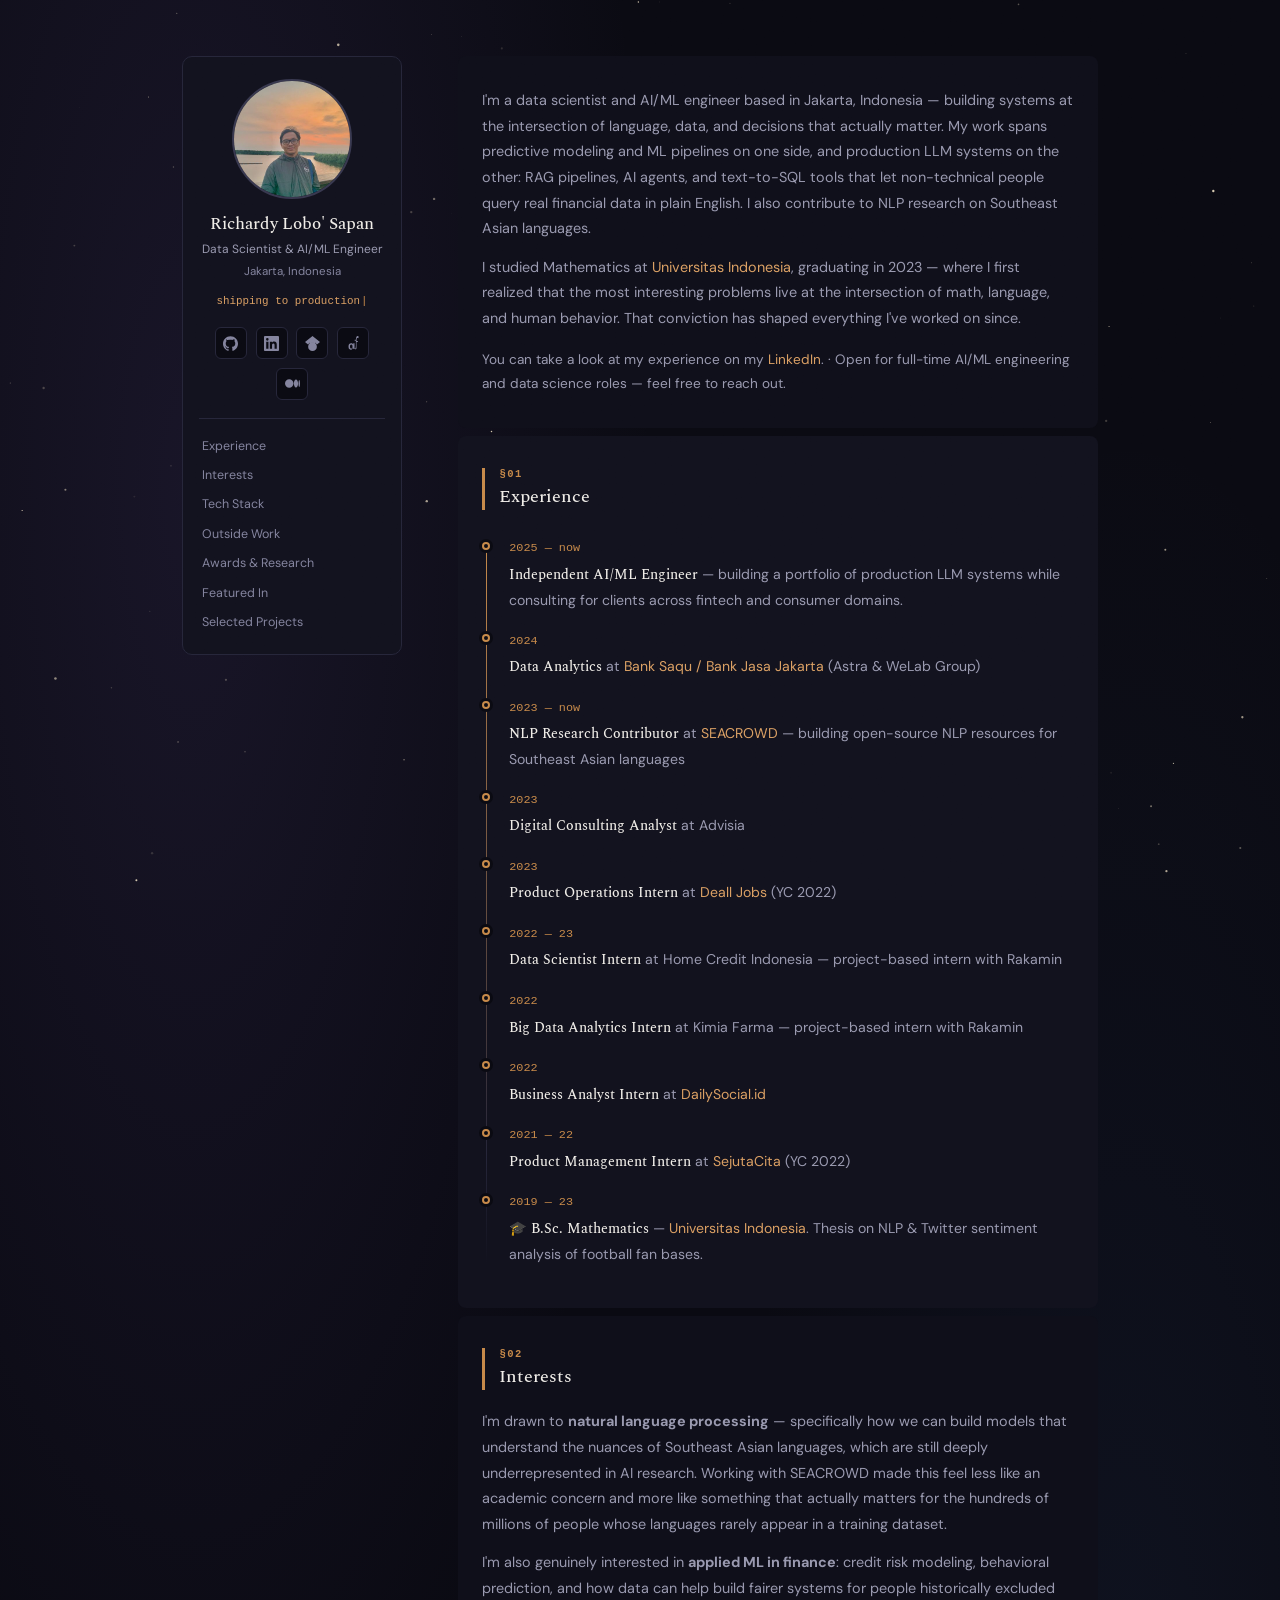
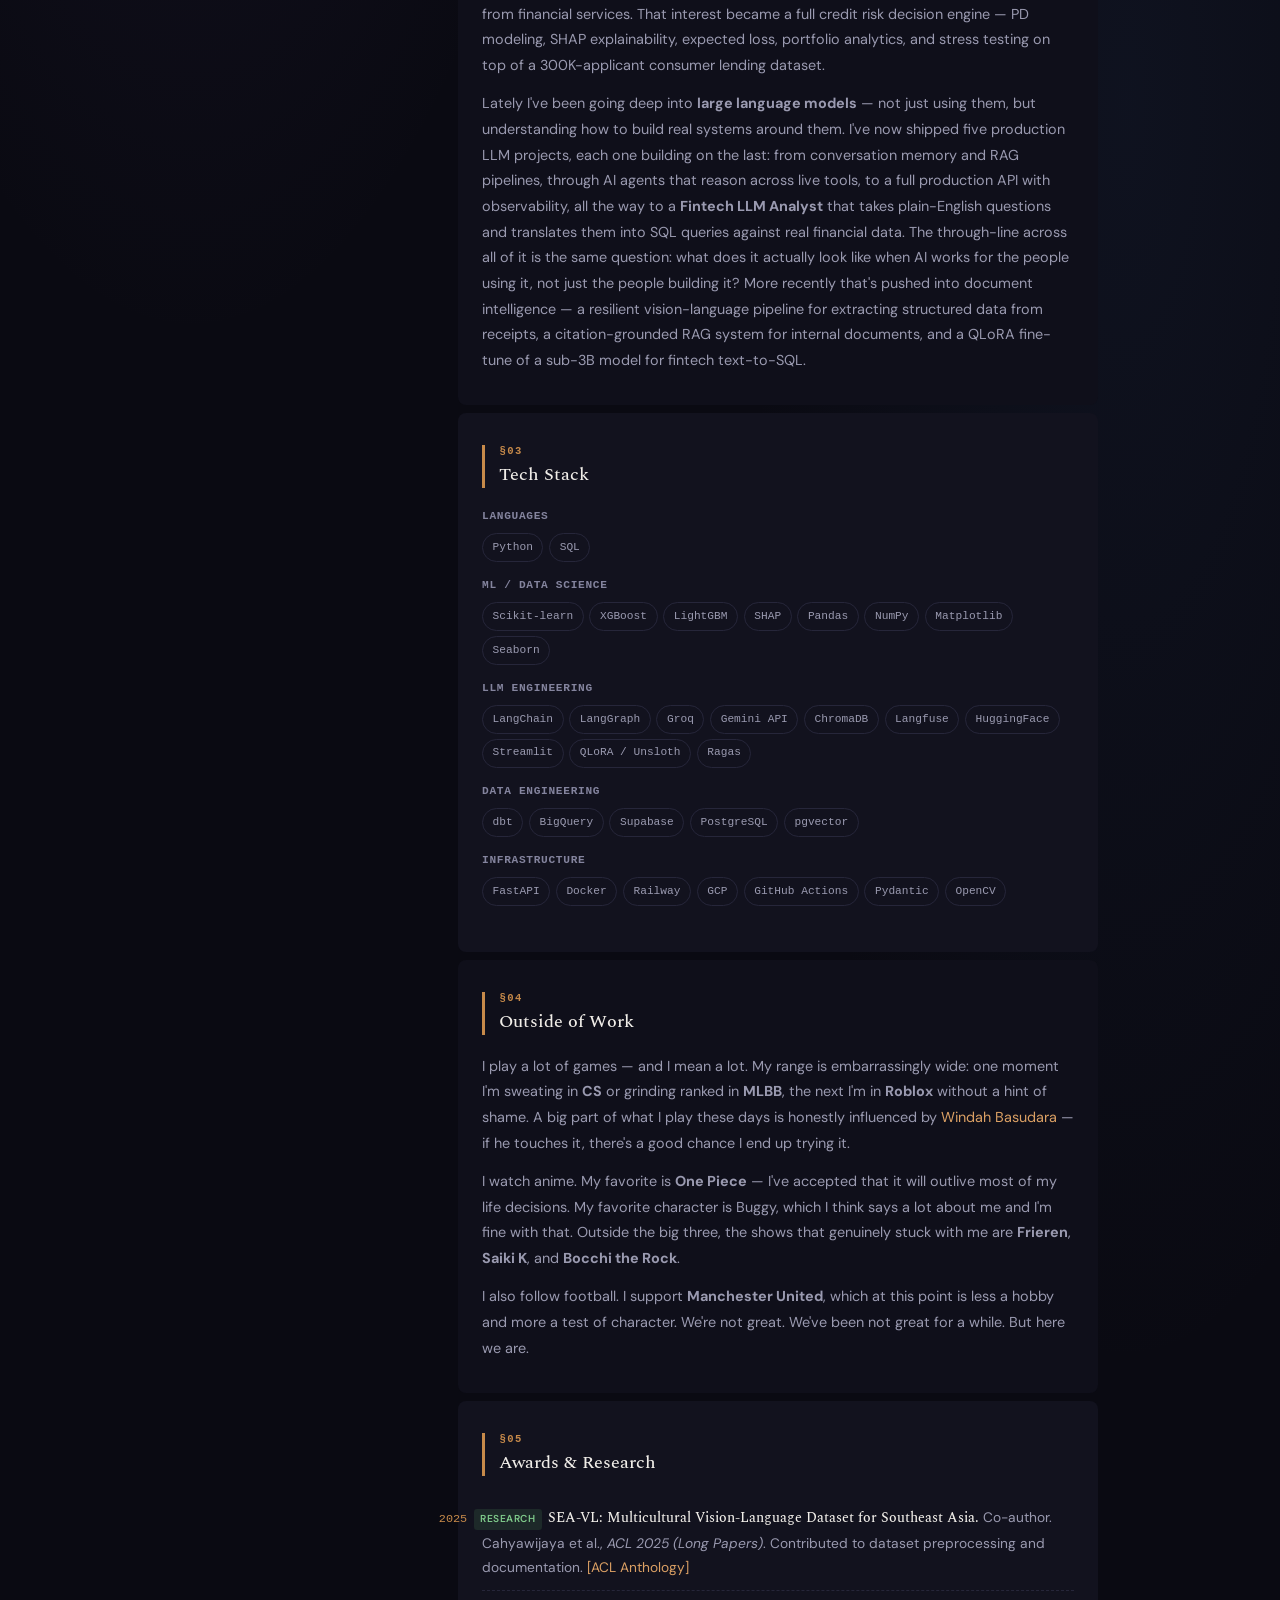
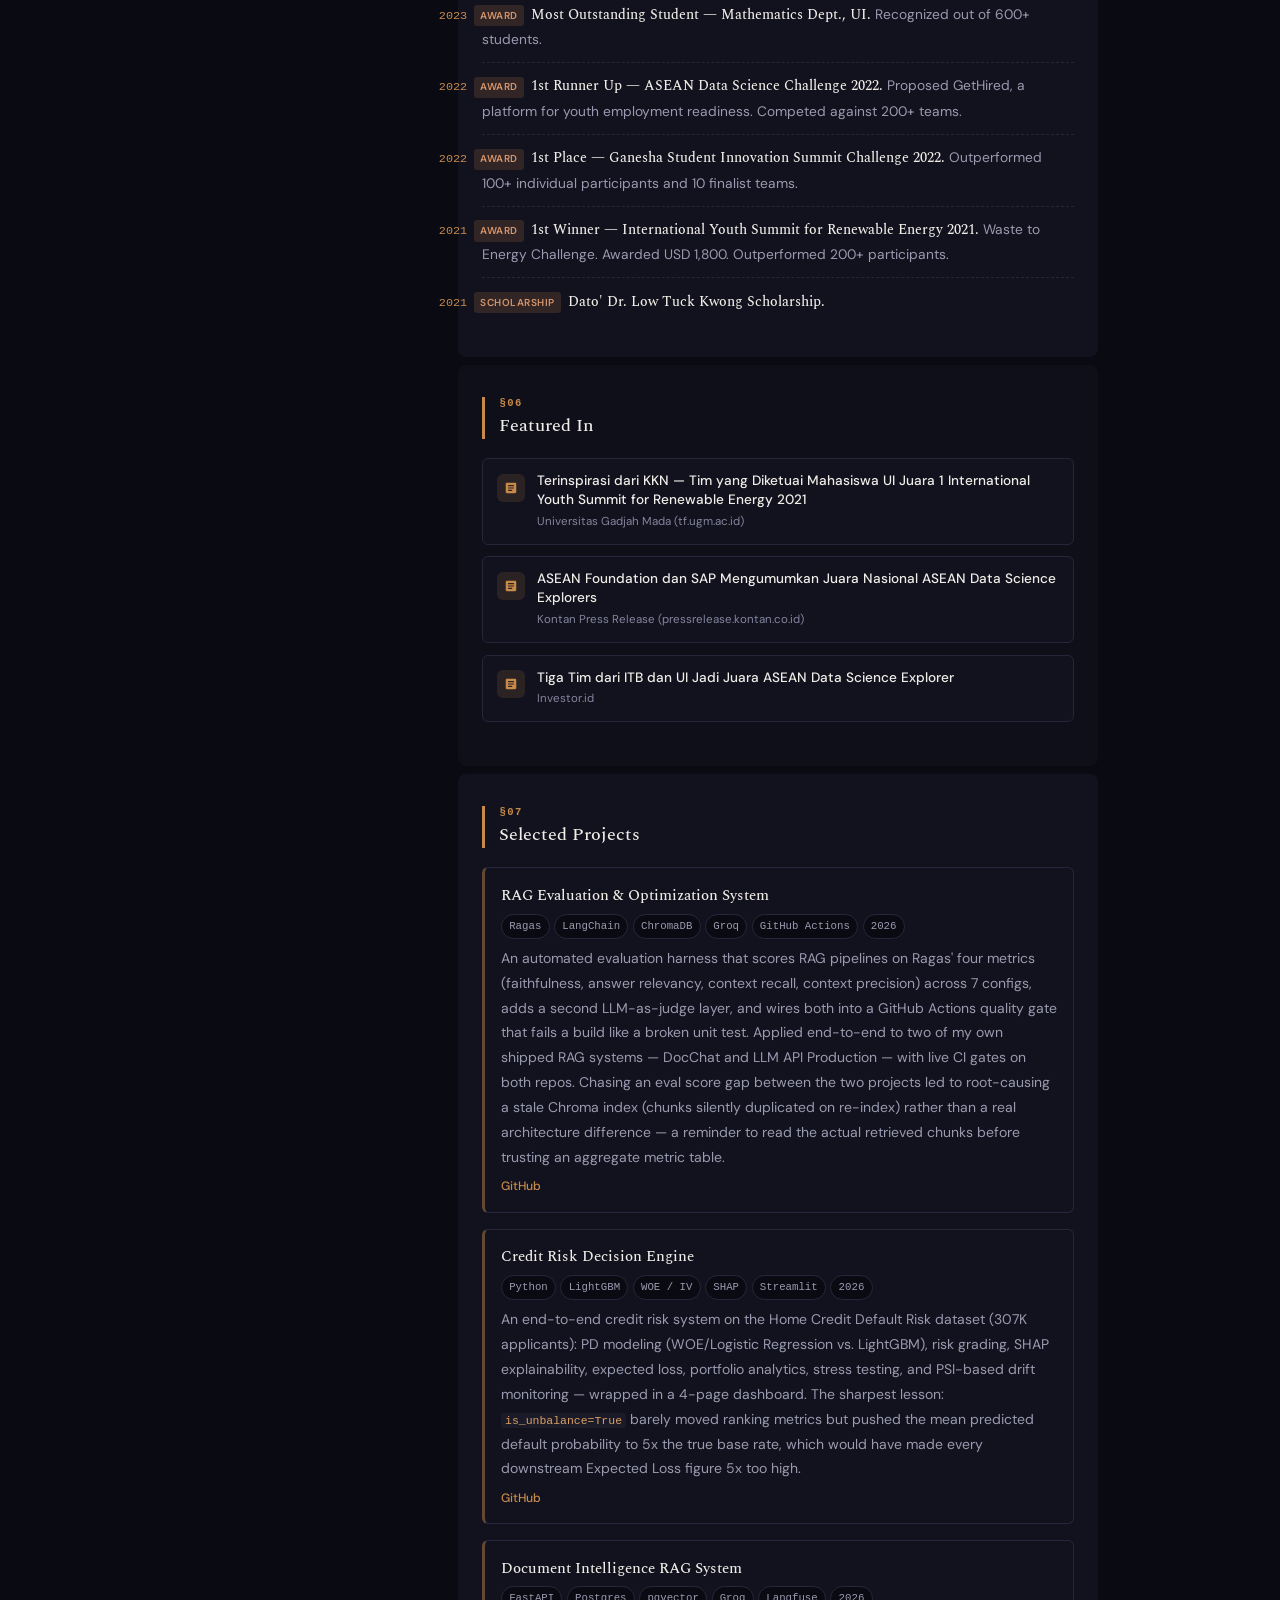
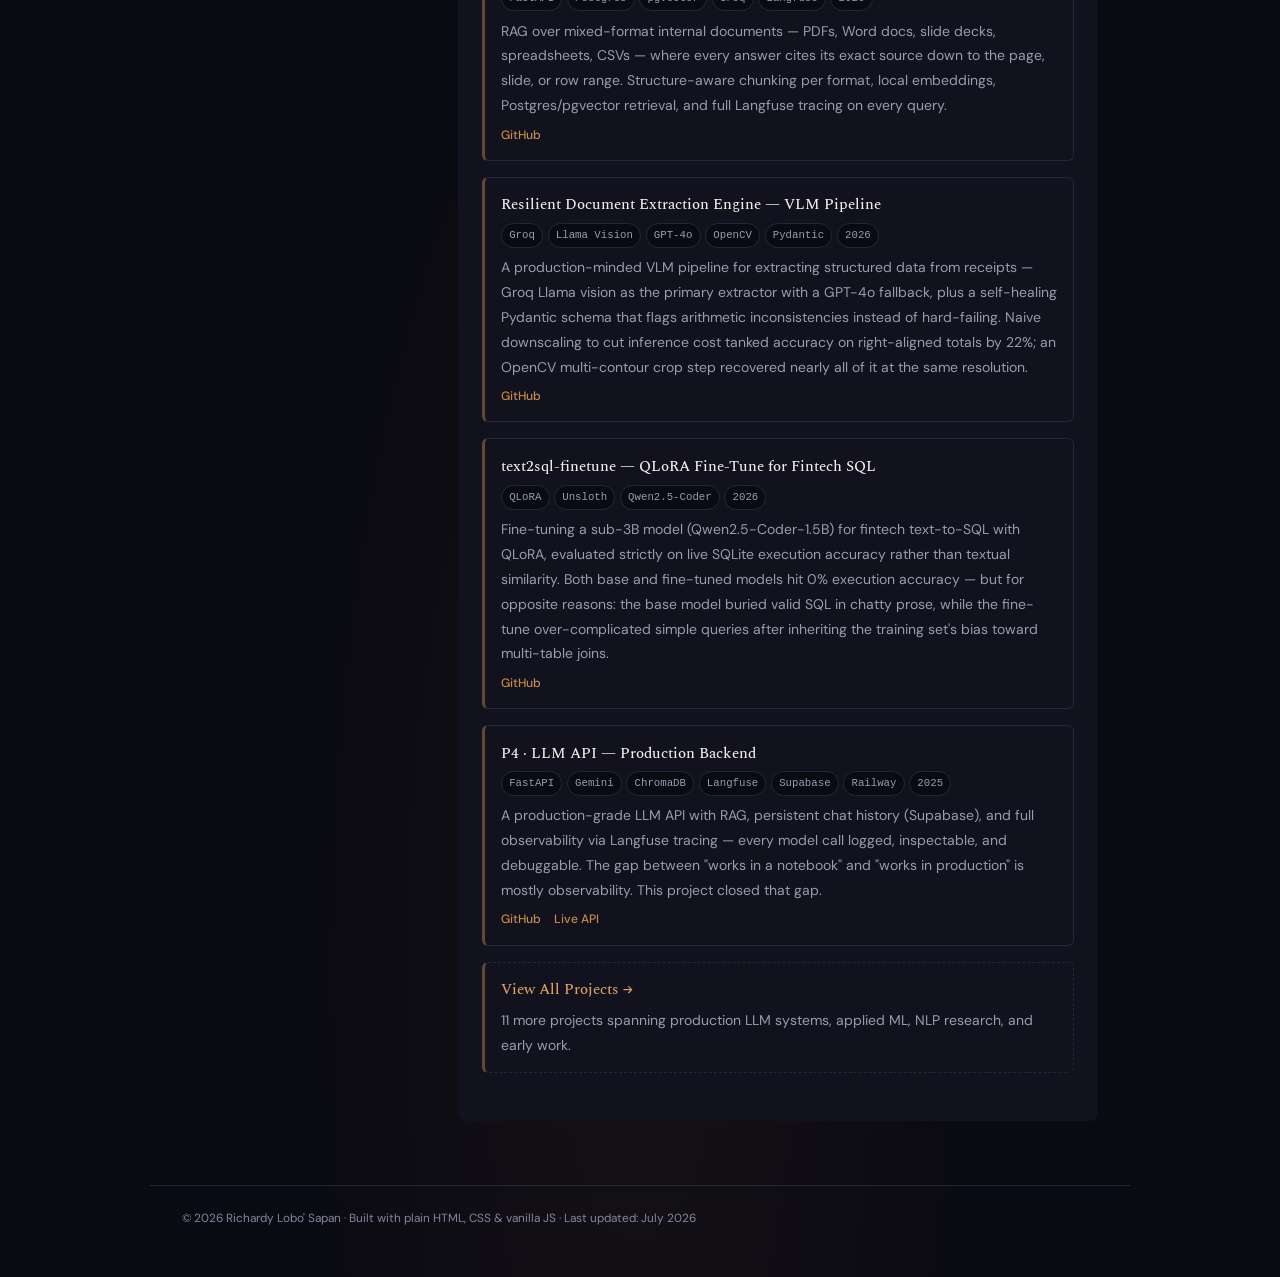
==== commit 51040981: "Apply frontend, UI/UX, and web-design review fixes Reconciles three parallel agent reviews of the sp" ====
--- a/index.html
+++ b/index.html
@@ -3,12 +3,34 @@
 <head>
   <meta charset="UTF-8" />
   <meta name="viewport" content="width=device-width, initial-scale=1.0" />
-  <title>Richardy Lobo' Sapan</title>
+  <title>Richardy Lobo' Sapan — Data Scientist &amp; AI/ML Engineer</title>
+  <meta name="description" content="Richardy Lobo' Sapan — data scientist &amp; AI/ML engineer in Jakarta, Indonesia, building production RAG pipelines, AI agents, and applied ML systems." />
+  <link rel="canonical" href="https://richardy-lobo-sapan.github.io/" />
+  <link rel="icon" type="image/svg+xml" href="favicon.svg" />
+
+  <!-- Open Graph / social previews -->
+  <meta property="og:type" content="website" />
+  <meta property="og:url" content="https://richardy-lobo-sapan.github.io/" />
+  <meta property="og:site_name" content="Richardy Lobo' Sapan" />
+  <meta property="og:title" content="Richardy Lobo' Sapan — Data Scientist &amp; AI/ML Engineer" />
+  <meta property="og:description" content="Data scientist &amp; AI/ML engineer in Jakarta, Indonesia, building production RAG pipelines, AI agents, and applied ML systems." />
+  <meta property="og:image" content="https://richardy-lobo-sapan.github.io/IMG_20240918_212158_783.jpg" />
+
+  <!-- Twitter Card -->
+  <meta name="twitter:card" content="summary" />
+  <meta name="twitter:title" content="Richardy Lobo' Sapan — Data Scientist &amp; AI/ML Engineer" />
+  <meta name="twitter:description" content="Data scientist &amp; AI/ML engineer in Jakarta, Indonesia, building production RAG pipelines, AI agents, and applied ML systems." />
+  <meta name="twitter:image" content="https://richardy-lobo-sapan.github.io/IMG_20240918_212158_783.jpg" />
+
+  <link rel="preconnect" href="https://fonts.googleapis.com" />
+  <link rel="preconnect" href="https://fonts.gstatic.com" crossorigin />
   <link href="https://fonts.googleapis.com/css2?family=Spectral:ital,wght@0,400;0,500;0,600;1,400;1,500&family=DM+Sans:opsz,wght@9..40,300;9..40,400;9..40,500&display=swap" rel="stylesheet" />
   <link rel="stylesheet" href="style.css" />
 </head>
 <body>
 
+<a class="skip-link" href="#main-content">Skip to content</a>
+
 <canvas id="starfield" aria-hidden="true"></canvas>
 <div id="grain" aria-hidden="true"></div>
 
@@ -19,11 +41,11 @@
 
   <!-- ═══════════ SIDEBAR ═══════════ -->
   <aside class="sidebar">
-    <img class="avatar" src="IMG_20240918_212158_783.jpg" alt="Richardy Lobo' Sapan" />
+    <img class="avatar" src="IMG_20240918_212158_783.jpg" alt="Richardy Lobo' Sapan" width="120" height="120" />
     <h1>Richardy Lobo' Sapan</h1>
     <p class="job">Data Scientist &amp; AI/ML Engineer</p>
     <p class="loc">Jakarta, Indonesia</p>
-    <p class="tagline"><span id="tagline-text"></span><span class="tagline-cursor" aria-hidden="true">|</span></p>
+    <p class="tagline" aria-hidden="true"><span id="tagline-text"></span><span class="tagline-cursor">|</span></p>
 
     <div class="socials">
       <!-- GitHub -->
@@ -56,23 +78,23 @@
       <li><a href="#outside">Outside Work</a></li>
       <li><a href="#recognition">Awards &amp; Research</a></li>
       <li><a href="#featured">Featured In</a></li>
-      <li><a href="#projects">Projects</a></li>
+      <li><a href="#projects">Selected Projects</a></li>
     </ul>
 
     <!-- Mobile pill nav (hidden on desktop via CSS) -->
-    <ul class="mobile-nav" style="display:none;">
+    <ul class="mobile-nav">
       <li><a href="#experience">Experience</a></li>
       <li><a href="#interests">Interests</a></li>
       <li><a href="#stack">Tech Stack</a></li>
       <li><a href="#outside">Outside Work</a></li>
       <li><a href="#recognition">Awards</a></li>
       <li><a href="#featured">Featured</a></li>
-      <li><a href="#projects">Projects</a></li>
+      <li><a href="#projects">Selected</a></li>
     </ul>
   </aside>
 
   <!-- ═══════════ MAIN ═══════════ -->
-  <main>
+  <main id="main-content" tabindex="-1">
 
     <!-- INTRO -->
     <section id="intro" class="reveal">
@@ -301,7 +323,7 @@
 
       <a class="featured-card" href="https://tf.ugm.ac.id/2021/10/07/juara-1-international-youth-summit-for-renewable-energy-iysre-tahun-2021/" target="_blank">
         <div class="featured-icon">
-          <svg viewBox="0 0 24 24"><path d="M19 3H5c-1.1 0-2 .9-2 2v14c0 1.1.9 2 2 2h14c1.1 0 2-.9 2-2V5c0-1.1-.9-2-2-2zm-7 3c1.93 0 3.5 1.57 3.5 3.5S13.93 13 12 13s-3.5-1.57-3.5-3.5S10.07 6 12 6zm7 13H5v-.23c0-.62.28-1.2.76-1.58C7.47 15.82 9.64 15 12 15s4.53.82 6.24 2.19c.48.38.76.97.76 1.58V19z"/></svg>
+          <svg viewBox="0 0 24 24"><path d="M19 3H5c-1.1 0-2 .9-2 2v14c0 1.1.9 2 2 2h14c1.1 0 2-.9 2-2V5c0-1.1-.9-2-2-2zm-5 14H7v-2h7v2zm3-4H7v-2h10v2zm0-4H7V7h10v2z"/></svg>
         </div>
         <div class="featured-body">
           <div class="featured-title">Terinspirasi dari KKN — Tim yang Diketuai Mahasiswa UI Juara 1 International Youth Summit for Renewable Energy 2021</div>
--- a/style.css
+++ b/style.css
@@ -9,7 +9,7 @@
   --surface2: #0f0f1a;
   --text:     #f0ede8;
   --muted:    #9a9ab0;
-  --subtle:   #55556a;
+  --subtle:   #84849e;
   --border:   #26263a;
   --border-d: #38384f;
   --accent:   #c78a4a;
@@ -25,7 +25,7 @@
 
 body {
   position: relative;
-  font-family: 'DM Sans', sans-serif;
+  font-family: 'DM Sans', -apple-system, BlinkMacSystemFont, 'Segoe UI', Roboto, Helvetica, Arial, sans-serif;
   background:
     radial-gradient(ellipse 60% 40% at 15% 8%,  rgba(108,84,168,0.14), transparent 60%),
     radial-gradient(ellipse 50% 35% at 88% 28%, rgba(58,92,150,0.10), transparent 60%),
@@ -43,6 +43,25 @@
   outline: 2px solid var(--accent);
   outline-offset: 2px;
   border-radius: 2px;
+}
+
+/* ─── SKIP LINK (keyboard/AT users bypass the sidebar's ~12 links) ─── */
+.skip-link {
+  position: absolute;
+  left: -9999px;
+  top: 0;
+  z-index: 1000;
+  background: var(--accent);
+  color: #0a0a12;
+  padding: 0.65rem 1.1rem;
+  border-radius: 0 0 6px 0;
+  font-family: var(--font-mono);
+  font-size: 0.8rem;
+  font-weight: 600;
+  text-decoration: none;
+}
+.skip-link:focus {
+  left: 0;
 }
 
 code {
@@ -113,7 +132,7 @@
 }
 
 .sidebar h1 {
-  font-family: 'Spectral', serif;
+  font-family: 'Spectral', Georgia, 'Times New Roman', serif;
   font-size: 1.05rem; font-weight: 500;
   color: var(--text); line-height: 1.3;
   margin-bottom: 0.2rem;
@@ -136,6 +155,12 @@
   animation: blink 1s step-end infinite;
 }
 @keyframes blink { 50% { opacity: 0; } }
+/* once the one-time type-in finishes, stop blinking rather than run forever */
+.tagline-cursor.settled {
+  animation: none;
+  opacity: 0;
+  transition: opacity 0.6s ease;
+}
 
 /* icon socials */
 .socials {
@@ -168,6 +193,9 @@
 }
 .sidenav a:hover { color: var(--accent); background: var(--accent-l); text-decoration: none; }
 
+/* mobile pill nav: hidden by default, shown only in the mobile layout below */
+.mobile-nav { display: none; }
+
 /* back-to-home (projects.html) */
 .back-link {
   display: inline-flex; align-items: center; gap: 0.35rem;
@@ -189,7 +217,7 @@
 
 section h2 {
   counter-increment: section;
-  font-family: 'Spectral', serif;
+  font-family: 'Spectral', Georgia, 'Times New Roman', serif;
   font-size: 1.15rem; font-weight: 500;
   color: var(--text);
   padding-left: 0.9rem;
@@ -318,7 +346,7 @@
   font-weight: 500; font-variant-numeric: tabular-nums;
   margin-bottom: 0.15rem;
 }
-.exp-text strong { font-weight: 500; color: var(--text); font-family: 'Spectral', serif; }
+.exp-text strong { font-weight: 500; color: var(--text); font-family: 'Spectral', Georgia, 'Times New Roman', serif; }
 
 /* ─── PROJECT CARDS ─── */
 .project-card {
@@ -327,7 +355,10 @@
   margin-bottom: 1rem;
   padding: 0.85rem 1rem;
   border: 1px solid var(--border);
-  border-left: 3px solid var(--accent);
+  /* dimmed accent at rest — with a dozen-plus cards on the page, a
+     full-strength accent stripe on every one stops reading as a highlight.
+     It brightens to full accent on hover instead. */
+  border-left: 3px solid rgba(199,138,74,0.45);
   border-radius: 6px;
   background: var(--surface);
   transition: border-color 0.15s, box-shadow 0.15s;
@@ -337,7 +368,7 @@
   box-shadow: 0 2px 10px rgba(199,138,74,0.12);
 }
 .project-card h3 {
-  font-family: 'Spectral', serif;
+  font-family: 'Spectral', Georgia, 'Times New Roman', serif;
   font-size: 0.95rem; font-weight: 500;
   color: var(--text); margin-bottom: 0.3rem;
 }
@@ -396,7 +427,7 @@
 .b-award    { background: rgba(139,94,60,0.25); color: #d4956a; }
 .b-research { background: rgba(61,107,71,0.25); color: #7ec98a; }
 .b-press    { background: rgba(58,82,120,0.25); color: #7fa3d4; }
-.entries strong { font-family: 'Spectral', serif; font-weight: 500; color: var(--text); }
+.entries strong { font-family: 'Spectral', Georgia, 'Times New Roman', serif; font-weight: 500; color: var(--text); }
 
 /* ─── FOOTER ─── */
 footer {
@@ -408,6 +439,15 @@
 }
 
 /* ─── RESPONSIVE ─── */
+/* Moderate/tablet widths: the desktop two-column shell is still used (see the
+   640px breakpoint below for the stacked mobile layout), but the fixed 220px
+   sidebar plus the wrapper's desktop gap/padding leaves very little room for
+   main content on tablets. Reclaim that space without changing the layout. */
+@media (min-width: 641px) and (max-width: 860px) {
+  .wrapper { gap: 1.75rem; padding: 2.5rem 1.25rem; }
+  .sidebar { width: 180px; padding: 1.1rem 0.75rem 1rem; }
+}
+
 @media (max-width: 640px) {
   .mobile-hero-wrap { display: block; height: 200px; }
 
@@ -441,6 +481,7 @@
   .sidebar h1 { grid-column: 2; padding-top: 0.3rem; }
   .sidebar .job { grid-column: 2; margin-bottom: 0; }
   .sidebar .loc { grid-column: 2; margin-bottom: 0; }
+  .sidebar .tagline { grid-column: 2; margin-bottom: 0; }
 
   .socials {
     grid-column: 1 / -1;
@@ -544,7 +585,7 @@
 
 /* ─── PRINT ─── */
 @media print {
-  #starfield, #grain, #back-to-top, .mobile-hero-wrap, .socials, .sidenav, .mobile-nav, .tagline { display: none !important; }
+  #starfield, #grain, #back-to-top, .mobile-hero-wrap, .socials, .sidenav, .mobile-nav, .tagline, .skip-link { display: none !important; }
   body { background: #fff; color: #000; }
   .sidebar, section, .project-card, .featured-card { background: #fff; border-color: #ccc; box-shadow: none; }
   a { color: #000; text-decoration: underline; }
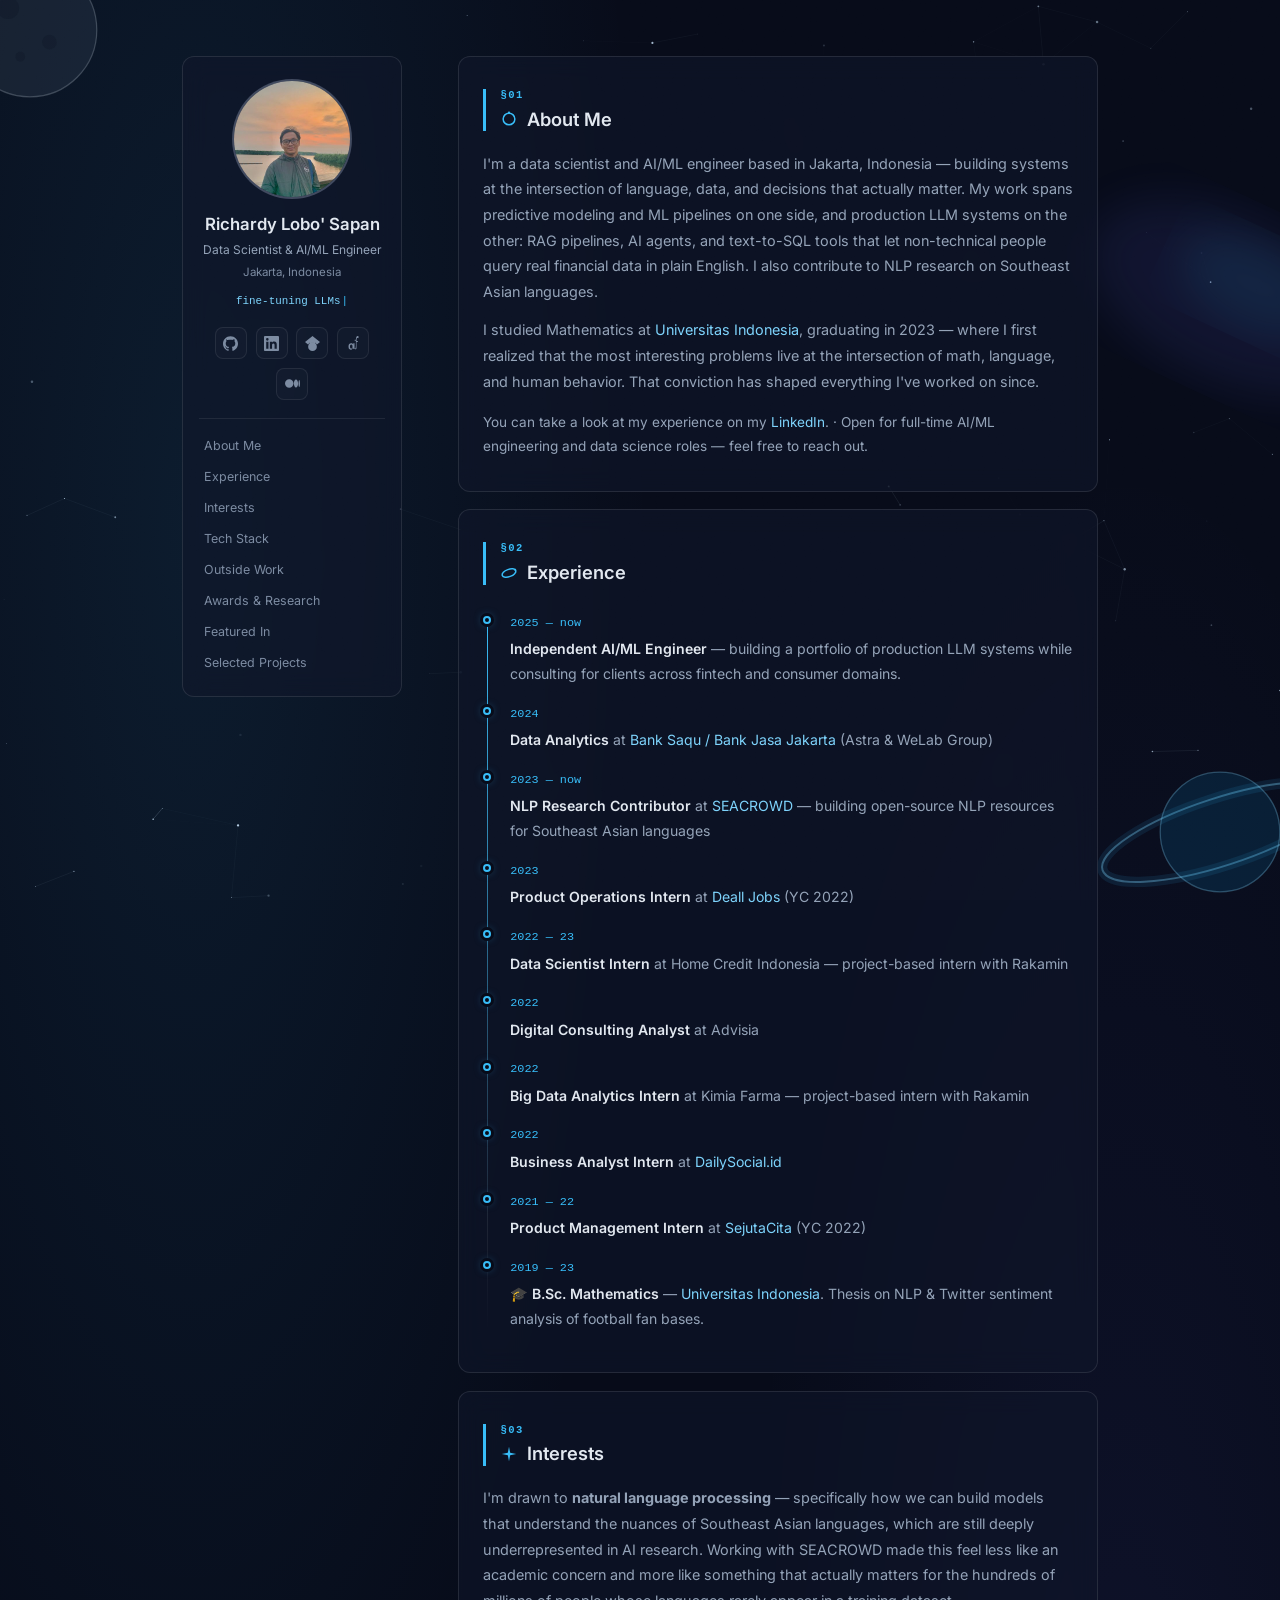
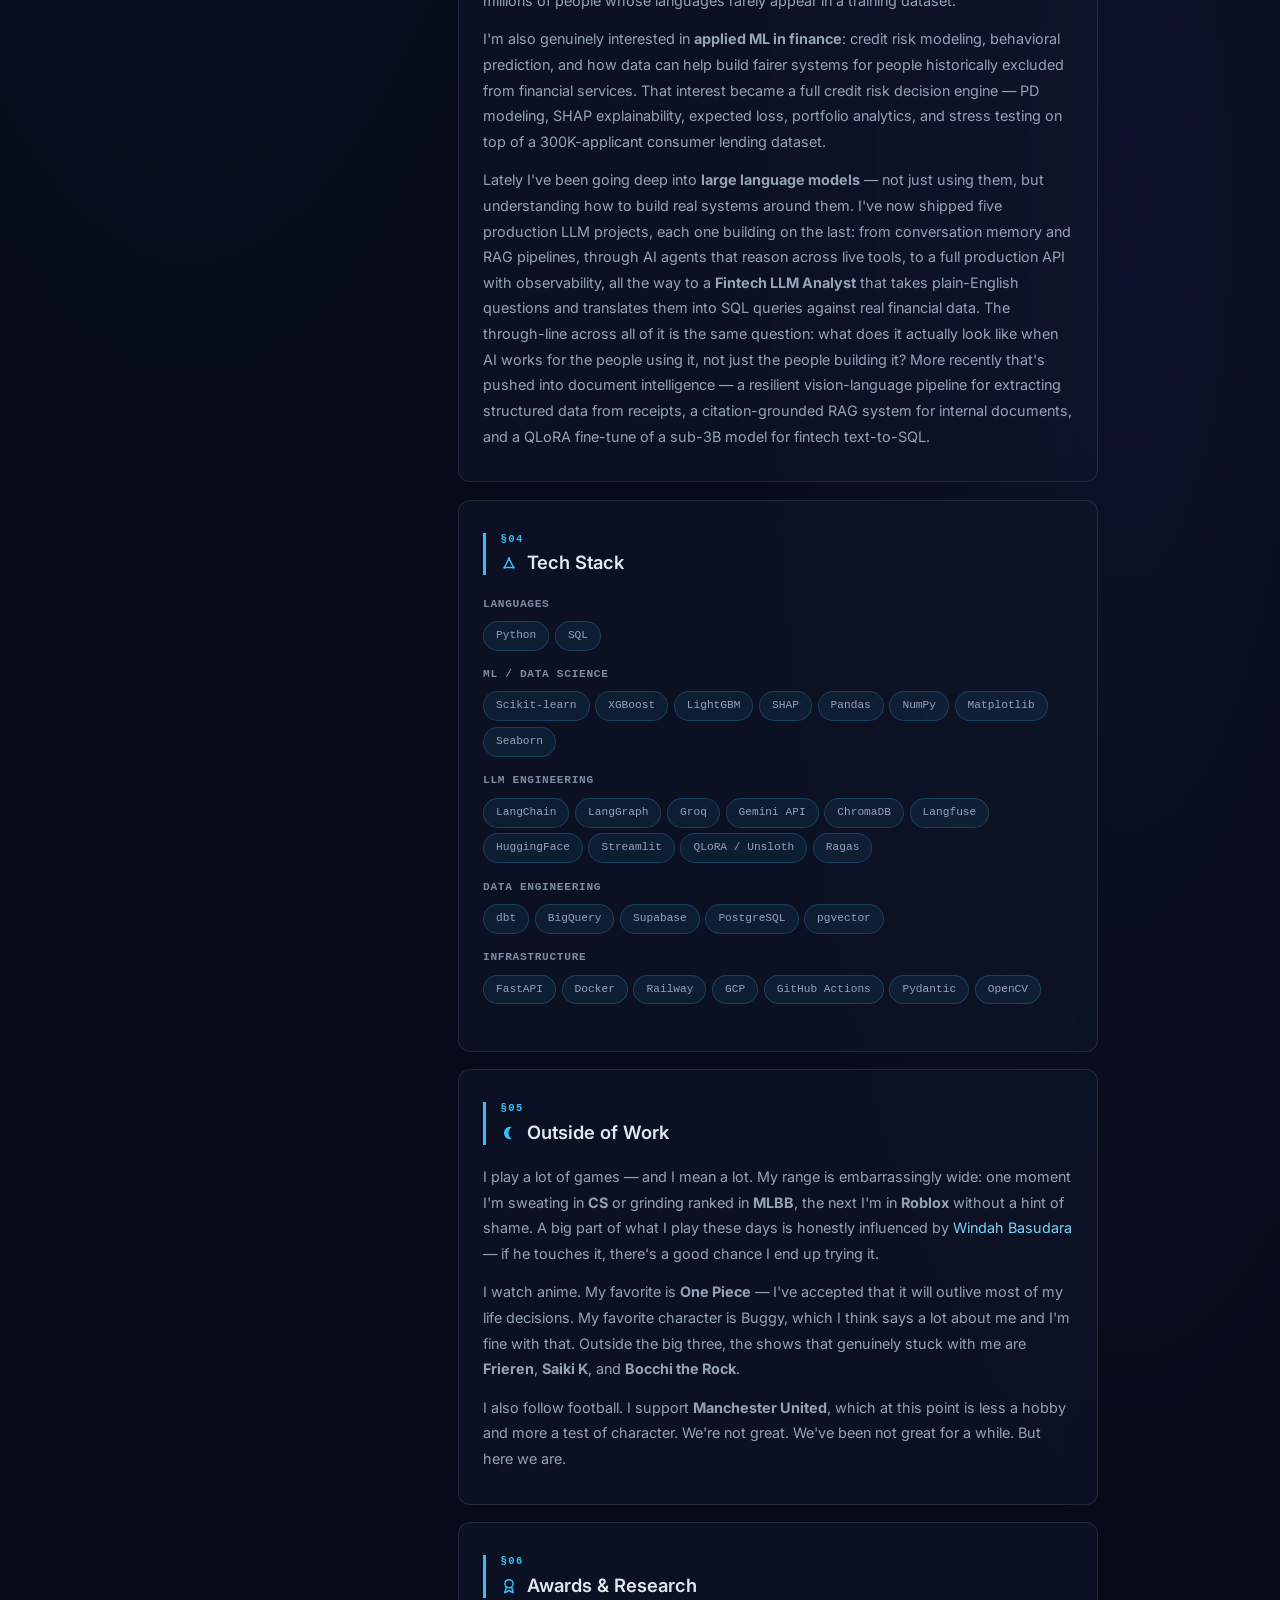
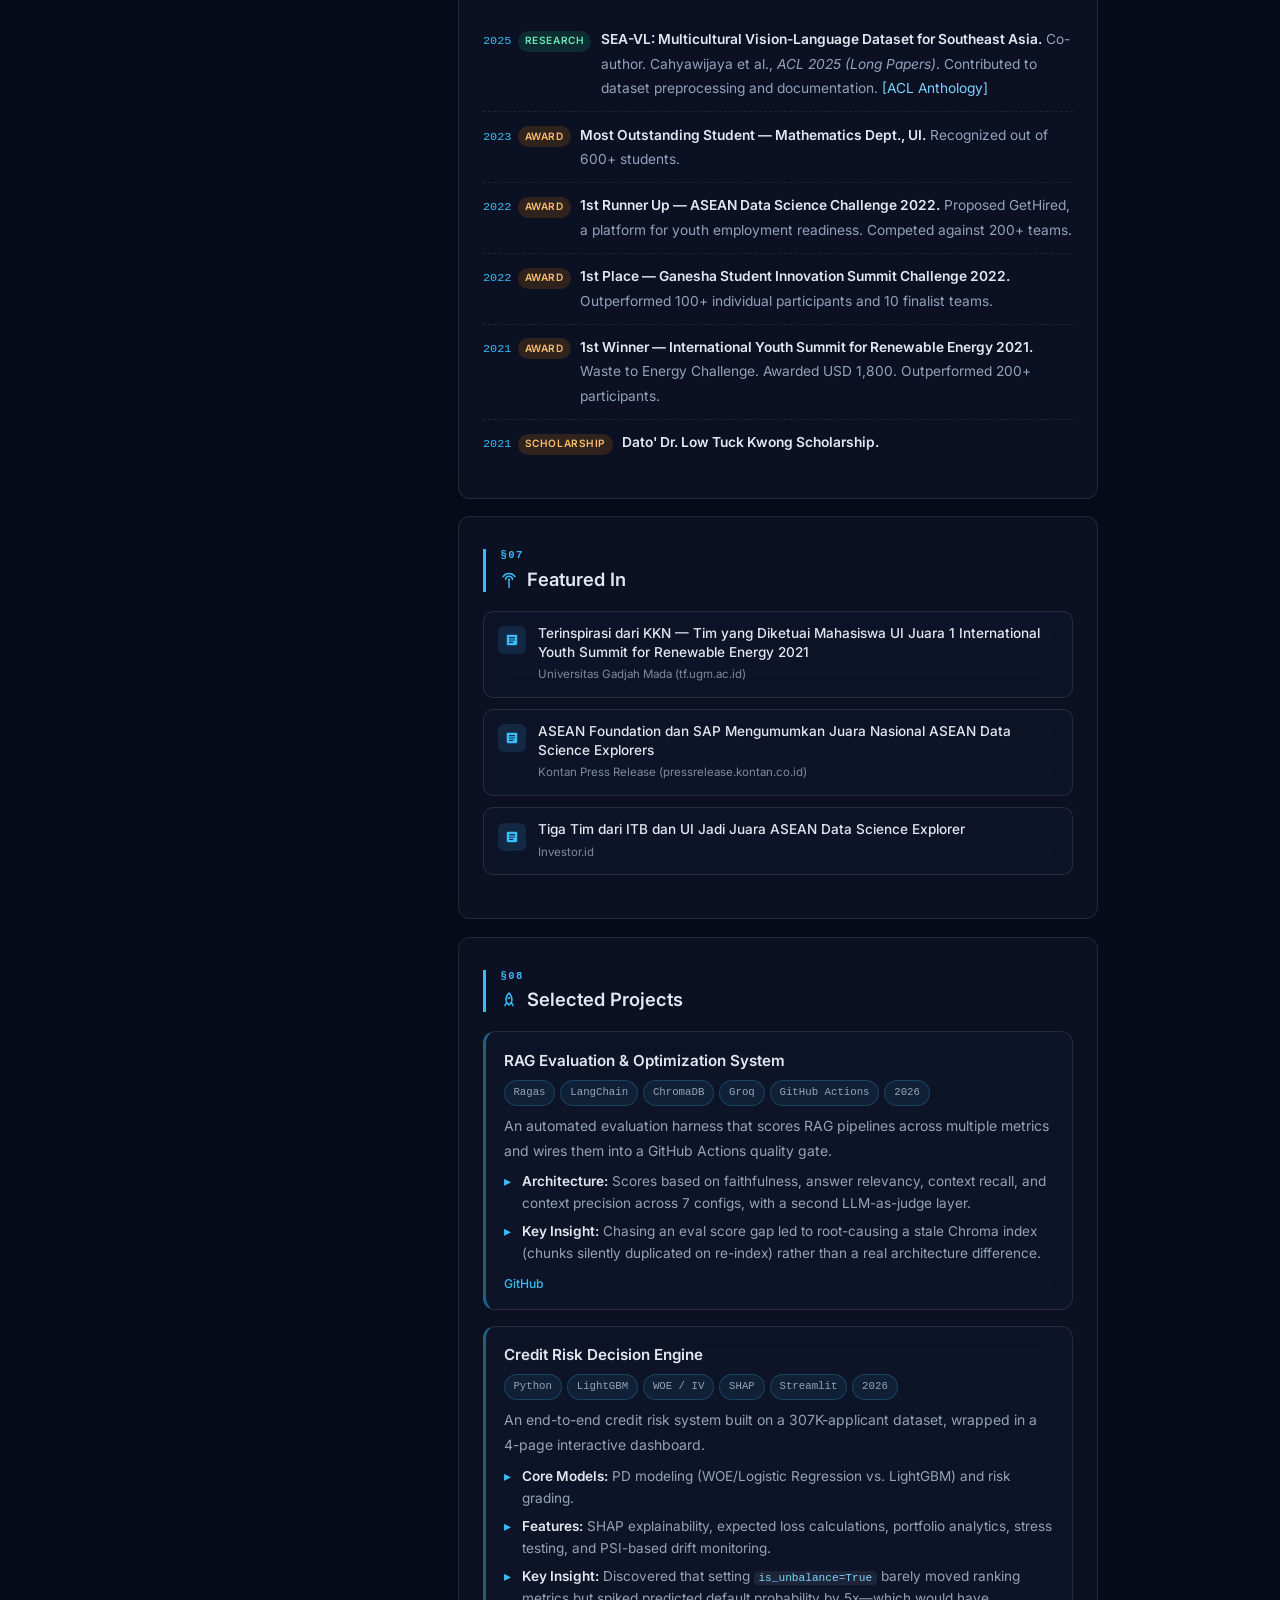
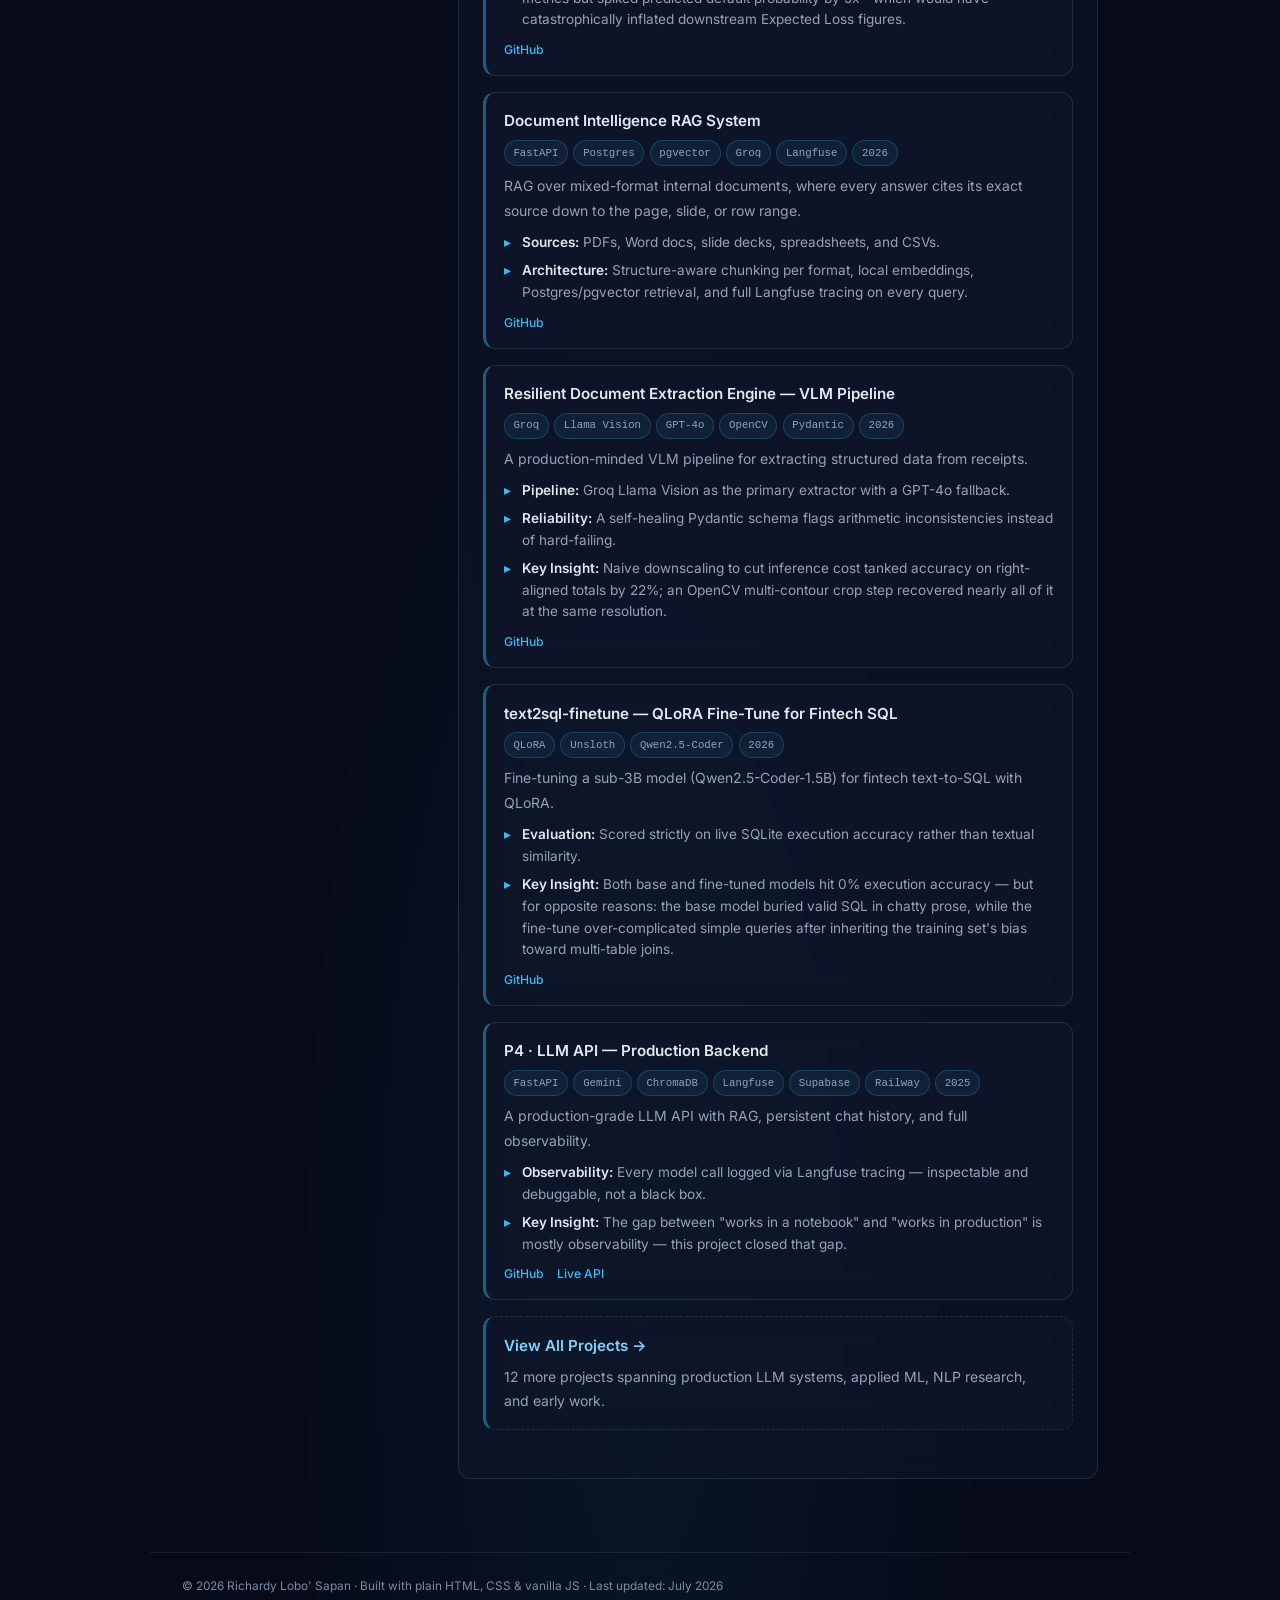
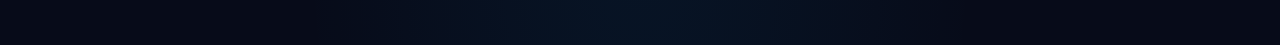
==== commit a3db5726: "Deep Space / High-Tech redesign: glass cards, plasma-cyan palette, richer motion Refactors the whole" ====
--- a/index.html
+++ b/index.html
@@ -24,7 +24,7 @@
 
   <link rel="preconnect" href="https://fonts.googleapis.com" />
   <link rel="preconnect" href="https://fonts.gstatic.com" crossorigin />
-  <link href="https://fonts.googleapis.com/css2?family=Spectral:ital,wght@0,400;0,500;0,600;1,400;1,500&family=DM+Sans:opsz,wght@9..40,300;9..40,400;9..40,500&display=swap" rel="stylesheet" />
+  <link href="https://fonts.googleapis.com/css2?family=Inter:wght@300;400;500;600;700&display=swap" rel="stylesheet" />
   <link rel="stylesheet" href="style.css" />
 </head>
 <body>
@@ -32,6 +32,34 @@
 <a class="skip-link" href="#main-content">Skip to content</a>
 
 <canvas id="starfield" aria-hidden="true"></canvas>
+
+<div class="planet-decor" aria-hidden="true">
+  <svg viewBox="0 0 200 200" width="260" height="260">
+    <ellipse cx="100" cy="100" rx="95" ry="26" transform="rotate(-18 100 100)" fill="none" stroke="#38bdf8" stroke-width="8" opacity="0.10"/>
+    <ellipse cx="100" cy="100" rx="95" ry="26" transform="rotate(-18 100 100)" fill="none" stroke="#7dd3fc" stroke-width="1.5" opacity="0.35"/>
+    <circle cx="100" cy="100" r="46" fill="#0ea5e9" opacity="0.12"/>
+    <circle cx="100" cy="100" r="46" fill="none" stroke="#7dd3fc" stroke-width="1" opacity="0.3"/>
+  </svg>
+</div>
+
+<div class="moon-decor" aria-hidden="true">
+  <svg viewBox="0 0 140 140" width="170" height="170">
+    <circle cx="70" cy="70" r="55" fill="#94a3b8" opacity="0.10"/>
+    <circle cx="70" cy="70" r="55" fill="none" stroke="#cbd5e1" stroke-width="1" opacity="0.25"/>
+    <circle cx="52" cy="52" r="9" fill="#070b19" opacity="0.18"/>
+    <circle cx="86" cy="80" r="6" fill="#070b19" opacity="0.18"/>
+    <circle cx="62" cy="92" r="4" fill="#070b19" opacity="0.18"/>
+  </svg>
+</div>
+
+<div class="galaxy-decor" aria-hidden="true">
+  <svg viewBox="0 0 300 300" width="380" height="380">
+    <defs><filter id="galaxy-blur"><feGaussianBlur stdDeviation="18"/></filter></defs>
+    <ellipse cx="150" cy="150" rx="120" ry="65" transform="rotate(25 150 150)" fill="#6366f1" opacity="0.10" filter="url(#galaxy-blur)"/>
+    <ellipse cx="170" cy="140" rx="65" ry="36" transform="rotate(25 170 140)" fill="#38bdf8" opacity="0.09" filter="url(#galaxy-blur)"/>
+  </svg>
+</div>
+
 <div id="grain" aria-hidden="true"></div>
 
 <!-- Mobile hero — nebula band, mobile only via CSS -->
@@ -49,29 +77,30 @@
 
     <div class="socials">
       <!-- GitHub -->
-      <a href="https://github.com/richardy-lobo-sapan" target="_blank" title="GitHub">
+      <a href="https://github.com/richardy-lobo-sapan" target="_blank" rel="noopener noreferrer" title="GitHub" aria-label="GitHub">
         <svg viewBox="0 0 24 24"><path d="M12 .297c-6.63 0-12 5.373-12 12 0 5.303 3.438 9.8 8.205 11.385.6.113.82-.258.82-.577 0-.285-.01-1.04-.015-2.04-3.338.724-4.042-1.61-4.042-1.61C4.422 18.07 3.633 17.7 3.633 17.7c-1.087-.744.084-.729.084-.729 1.205.084 1.838 1.236 1.838 1.236 1.07 1.835 2.809 1.305 3.495.998.108-.776.417-1.305.76-1.605-2.665-.3-5.466-1.332-5.466-5.93 0-1.31.465-2.38 1.235-3.22-.135-.303-.54-1.523.105-3.176 0 0 1.005-.322 3.3 1.23.96-.267 1.98-.399 3-.405 1.02.006 2.04.138 3 .405 2.28-1.552 3.285-1.23 3.285-1.23.645 1.653.24 2.873.12 3.176.765.84 1.23 1.91 1.23 3.22 0 4.61-2.805 5.625-5.475 5.92.42.36.81 1.096.81 2.22 0 1.606-.015 2.896-.015 3.286 0 .315.21.69.825.57C20.565 22.092 24 17.592 24 12.297c0-6.627-5.373-12-12-12"/></svg>
       </a>
       <!-- LinkedIn -->
-      <a href="https://www.linkedin.com/in/richardylobosapan/" target="_blank" title="LinkedIn">
+      <a href="https://www.linkedin.com/in/richardylobosapan/" target="_blank" rel="noopener noreferrer" title="LinkedIn" aria-label="LinkedIn">
         <svg viewBox="0 0 24 24"><path d="M20.447 20.452h-3.554v-5.569c0-1.328-.027-3.037-1.852-3.037-1.853 0-2.136 1.445-2.136 2.939v5.667H9.351V9h3.414v1.561h.046c.477-.9 1.637-1.85 3.37-1.85 3.601 0 4.267 2.37 4.267 5.455v6.286zM5.337 7.433a2.062 2.062 0 01-2.063-2.065 2.064 2.064 0 112.063 2.065zm1.782 13.019H3.555V9h3.564v11.452zM22.225 0H1.771C.792 0 0 .774 0 1.729v20.542C0 23.227.792 24 1.771 24h20.451C23.2 24 24 23.227 24 22.271V1.729C24 .774 23.2 0 22.222 0h.003z"/></svg>
       </a>
       <!-- Google Scholar -->
-      <a href="https://scholar.google.com/citations?hl=id&user=P-O_EnAAAAAJ" target="_blank" title="Google Scholar">
+      <a href="https://scholar.google.com/citations?hl=id&user=P-O_EnAAAAAJ" target="_blank" rel="noopener noreferrer" title="Google Scholar" aria-label="Google Scholar">
         <svg viewBox="0 0 24 24"><path d="M12 24a7 7 0 110-14 7 7 0 010 14zm0-24L0 9.5l4.838 3.94A8 8 0 0112 10a8 8 0 017.162 3.44L24 9.5z"/></svg>
       </a>
       <!-- ResearchGate -->
-      <a href="https://www.researchgate.net/profile/Richardy-Sapan" target="_blank" title="ResearchGate">
+      <a href="https://www.researchgate.net/profile/Richardy-Sapan" target="_blank" rel="noopener noreferrer" title="ResearchGate" aria-label="ResearchGate">
         <svg viewBox="0 0 24 24"><path d="M19.586 0c-.818 0-1.508.19-2.073.565-.563.377-.97.936-1.213 1.68a12.44 12.44 0 00-.365 3.123v.521h-1.99c-.026.56-.049 1.33-.049 1.877h1.973v7.82c-.05 1.928-.278 3.29-.69 4.094-.41.804-1.017 1.205-1.822 1.205-.61 0-1.161-.223-1.657-.67-.494-.448-.764-1.015-.81-1.703h-.08a3.43 3.43 0 01-.528 1.907c-.337.49-.752.855-1.245 1.1a3.44 3.44 0 01-1.6.365c-1.148 0-2.063-.435-2.746-1.304C4.35 19.516 4 18.282 4 16.683c0-1.618.388-2.9 1.163-3.845.775-.944 1.795-1.416 3.06-1.416.793 0 1.476.182 2.049.547.573.365.993.904 1.26 1.617h.065v-1.86h2.05v7.68c0 .597.127 1.063.38 1.396.253.334.613.5 1.08.5.54 0 .965-.216 1.278-.648.312-.432.468-1.026.468-1.78V9.766h2.087c.026-.547.049-1.317.049-1.877h-2.087V6.384c0-1.16.133-1.98.4-2.46.267-.48.707-.72 1.32-.72.357 0 .71.066 1.063.197l.5-1.79A5.4 5.4 0 0019.586 0zM8.4 13.444c-.633 0-1.13.277-1.493.83-.362.553-.543 1.356-.543 2.41 0 1.01.178 1.79.535 2.34.357.55.851.824 1.483.824.63 0 1.127-.275 1.49-.824.363-.55.545-1.33.545-2.34 0-1.054-.182-1.857-.545-2.41-.363-.553-.86-.83-1.472-.83z"/></svg>
       </a>
       <!-- Medium -->
-      <a href="https://medium.com/@richardylobosapan" target="_blank" title="Medium">
+      <a href="https://medium.com/@richardylobosapan" target="_blank" rel="noopener noreferrer" title="Medium" aria-label="Medium">
         <svg viewBox="0 0 24 24"><path d="M13.54 12a6.8 6.8 0 01-6.77 6.82A6.8 6.8 0 010 12a6.8 6.8 0 016.77-6.82A6.8 6.8 0 0113.54 12zm7.42 0c0 3.54-1.51 6.42-3.38 6.42-1.87 0-3.39-2.88-3.39-6.42s1.52-6.42 3.39-6.42 3.38 2.88 3.38 6.42M24 12c0 3.17-.53 5.75-1.19 5.75-.66 0-1.19-2.58-1.19-5.75s.53-5.75 1.19-5.75C23.47 6.25 24 8.83 24 12z"/></svg>
       </a>
     </div>
 
-    <!-- Desktop sidenav -->
-    <ul class="sidenav">
+    <!-- Unified nav — vertical list on desktop, horizontal pill-scroller on mobile (see .nav in style.css) -->
+    <ul class="nav">
+      <li><a href="#intro">About Me</a></li>
       <li><a href="#experience">Experience</a></li>
       <li><a href="#interests">Interests</a></li>
       <li><a href="#stack">Tech Stack</a></li>
@@ -80,17 +109,6 @@
       <li><a href="#featured">Featured In</a></li>
       <li><a href="#projects">Selected Projects</a></li>
     </ul>
-
-    <!-- Mobile pill nav (hidden on desktop via CSS) -->
-    <ul class="mobile-nav">
-      <li><a href="#experience">Experience</a></li>
-      <li><a href="#interests">Interests</a></li>
-      <li><a href="#stack">Tech Stack</a></li>
-      <li><a href="#outside">Outside Work</a></li>
-      <li><a href="#recognition">Awards</a></li>
-      <li><a href="#featured">Featured</a></li>
-      <li><a href="#projects">Selected</a></li>
-    </ul>
   </aside>
 
   <!-- ═══════════ MAIN ═══════════ -->
@@ -98,6 +116,7 @@
 
     <!-- INTRO -->
     <section id="intro" class="reveal">
+      <h2><span class="h2-row"><svg class="h2-icon" viewBox="0 0 20 20" fill="none" stroke="currentColor" stroke-width="1.5" stroke-linecap="round" stroke-linejoin="round"><circle cx="10" cy="10" r="6.5"/><circle cx="10" cy="3" r="1.3" fill="currentColor" stroke="none"/></svg>About Me</span></h2>
       <p>
         I'm a data scientist and AI/ML engineer based in Jakarta, Indonesia — building systems at the
         intersection of language, data, and decisions that actually matter. My work spans predictive
@@ -106,21 +125,21 @@
         English. I also contribute to NLP research on Southeast Asian languages.
       </p>
       <p>
-        I studied Mathematics at <a href="https://math.sci-ui.id/en/" target="_blank">Universitas Indonesia</a>,
+        I studied Mathematics at <a href="https://math.sci-ui.id/en/" target="_blank" rel="noopener noreferrer">Universitas Indonesia</a>,
         graduating in 2023 — where I first realized that the most interesting problems live at the
         intersection of math, language, and human behavior. That conviction has shaped everything I've
         worked on since.
       </p>
       <p class="resume-line">
         You can take a look at my experience on my
-        <a href="https://www.linkedin.com/in/richardylobosapan/" target="_blank">LinkedIn</a>. ·
+        <a href="https://www.linkedin.com/in/richardylobosapan/" target="_blank" rel="noopener noreferrer">LinkedIn</a>. ·
         Open for full-time AI/ML engineering and data science roles — feel free to reach out.
       </p>
     </section>
 
     <!-- EXPERIENCE -->
     <section id="experience" class="reveal">
-      <h2>Experience</h2>
+      <h2><span class="h2-row"><svg class="h2-icon" viewBox="0 0 20 20" fill="none" stroke="currentColor" stroke-width="1.5" stroke-linecap="round" stroke-linejoin="round"><ellipse cx="10" cy="10" rx="8" ry="4" transform="rotate(-20 10 10)"/><circle cx="16.8" cy="6.4" r="1.2" fill="currentColor" stroke="none"/></svg>Experience</span></h2>
       <ul class="exp-list">
         <li>
           <span class="exp-year">2025 — now</span>
@@ -128,19 +147,15 @@
         </li>
         <li>
           <span class="exp-year">2024</span>
-          <div class="exp-text"><strong>Data Analytics</strong> at <a href="https://www.banksaqu.com/" target="_blank">Bank Saqu / Bank Jasa Jakarta</a> (Astra &amp; WeLab Group)</div>
+          <div class="exp-text"><strong>Data Analytics</strong> at <a href="https://www.banksaqu.com/" target="_blank" rel="noopener noreferrer">Bank Saqu / Bank Jasa Jakarta</a> (Astra &amp; WeLab Group)</div>
         </li>
         <li>
           <span class="exp-year">2023 — now</span>
-          <div class="exp-text"><strong>NLP Research Contributor</strong> at <a href="https://seacrowd.github.io/" target="_blank">SEACROWD</a> — building open-source NLP resources for Southeast Asian languages</div>
+          <div class="exp-text"><strong>NLP Research Contributor</strong> at <a href="https://seacrowd.github.io/" target="_blank" rel="noopener noreferrer">SEACROWD</a> — building open-source NLP resources for Southeast Asian languages</div>
         </li>
         <li>
           <span class="exp-year">2023</span>
-          <div class="exp-text"><strong>Digital Consulting Analyst</strong> at Advisia</div>
-        </li>
-        <li>
-          <span class="exp-year">2023</span>
-          <div class="exp-text"><strong>Product Operations Intern</strong> at <a href="https://deall.com/" target="_blank">Deall Jobs</a> (YC 2022)</div>
+          <div class="exp-text"><strong>Product Operations Intern</strong> at <a href="https://deall.com/" target="_blank" rel="noopener noreferrer">Deall Jobs</a> (YC 2022)</div>
         </li>
         <li>
           <span class="exp-year">2022 — 23</span>
@@ -148,26 +163,30 @@
         </li>
         <li>
           <span class="exp-year">2022</span>
+          <div class="exp-text"><strong>Digital Consulting Analyst</strong> at Advisia</div>
+        </li>
+        <li>
+          <span class="exp-year">2022</span>
           <div class="exp-text"><strong>Big Data Analytics Intern</strong> at Kimia Farma — project-based intern with Rakamin</div>
         </li>
         <li>
           <span class="exp-year">2022</span>
-          <div class="exp-text"><strong>Business Analyst Intern</strong> at <a href="https://dailysocial.id/" target="_blank">DailySocial.id</a></div>
+          <div class="exp-text"><strong>Business Analyst Intern</strong> at <a href="https://dailysocial.id/" target="_blank" rel="noopener noreferrer">DailySocial.id</a></div>
         </li>
         <li>
           <span class="exp-year">2021 — 22</span>
-          <div class="exp-text"><strong>Product Management Intern</strong> at <a href="https://sejutacita.id/" target="_blank">SejutaCita</a> (YC 2022)</div>
+          <div class="exp-text"><strong>Product Management Intern</strong> at <a href="https://sejutacita.id/" target="_blank" rel="noopener noreferrer">SejutaCita</a> (YC 2022)</div>
         </li>
         <li>
           <span class="exp-year">2019 — 23</span>
-          <div class="exp-text">🎓 <strong>B.Sc. Mathematics</strong> — <a href="https://math.sci-ui.id/en/" target="_blank">Universitas Indonesia</a>. Thesis on NLP &amp; Twitter sentiment analysis of football fan bases.</div>
+          <div class="exp-text">🎓 <strong>B.Sc. Mathematics</strong> — <a href="https://math.sci-ui.id/en/" target="_blank" rel="noopener noreferrer">Universitas Indonesia</a>. Thesis on NLP &amp; Twitter sentiment analysis of football fan bases.</div>
         </li>
       </ul>
     </section>
 
     <!-- INTERESTS -->
     <section id="interests" class="reveal">
-      <h2>Interests</h2>
+      <h2><span class="h2-row"><svg class="h2-icon" viewBox="0 0 20 20" fill="currentColor" stroke="none"><path d="M10 2 L11.3 8.7 L18 10 L11.3 11.3 L10 18 L8.7 11.3 L2 10 L8.7 8.7 Z"/></svg>Interests</span></h2>
       <p>
         I'm drawn to <strong>natural language processing</strong> — specifically how we can build models
         that understand the nuances of Southeast Asian languages, which are still deeply underrepresented
@@ -198,7 +217,7 @@
 
     <!-- TECH STACK -->
     <section id="stack" class="reveal">
-      <h2>Tech Stack</h2>
+      <h2><span class="h2-row"><svg class="h2-icon" viewBox="0 0 20 20" fill="none" stroke="currentColor" stroke-width="1.5" stroke-linecap="round" stroke-linejoin="round"><path d="M5 15 L10 5 L15 15 Z"/><circle cx="5" cy="15" r="1.3" fill="currentColor" stroke="none"/><circle cx="15" cy="15" r="1.3" fill="currentColor" stroke="none"/><circle cx="10" cy="5" r="1.3" fill="currentColor" stroke="none"/></svg>Tech Stack</span></h2>
 
       <div class="stack-group">
         <div class="stack-label">Languages</div>
@@ -265,12 +284,12 @@
 
     <!-- OUTSIDE WORK -->
     <section id="outside" class="reveal">
-      <h2>Outside of Work</h2>
+      <h2><span class="h2-row"><svg class="h2-icon" viewBox="0 0 20 20" fill="currentColor" stroke="none"><path d="M13 3.2a7 7 0 1 0 0 13.6 8.4 8.4 0 0 1 0-13.6Z"/></svg>Outside of Work</span></h2>
       <p>
         I play a lot of games — and I mean a lot. My range is embarrassingly wide: one moment I'm sweating
         in <strong>CS</strong> or grinding ranked in <strong>MLBB</strong>, the next I'm in
         <strong>Roblox</strong> without a hint of shame. A big part of what I play these days is honestly
-        influenced by <a href="https://www.youtube.com/@WindahBasudara" target="_blank">Windah Basudara</a>
+        influenced by <a href="https://www.youtube.com/@WindahBasudara" target="_blank" rel="noopener noreferrer">Windah Basudara</a>
         — if he touches it, there's a good chance I end up trying it.
       </p>
       <p>
@@ -288,40 +307,46 @@
 
     <!-- AWARDS & RESEARCH -->
     <section id="recognition" class="reveal">
-      <h2>Awards &amp; Research</h2>
+      <h2><span class="h2-row"><svg class="h2-icon" viewBox="0 0 20 20" fill="none" stroke="currentColor" stroke-width="1.5" stroke-linecap="round" stroke-linejoin="round"><circle cx="10" cy="7.5" r="4.5"/><path d="M7 11.3 L5.3 17.5 L10 15 L14.7 17.5 L13 11.3"/></svg>Awards &amp; Research</span></h2>
       <ul class="entries">
         <li class="entry-cite">
-          <span class="entry-year">2025</span><span class="entry-badge b-research">Research</span><strong>SEA-VL: Multicultural Vision-Language Dataset for Southeast Asia.</strong>
+          <span class="entry-meta"><span class="entry-year">2025</span><span class="entry-badge b-research">Research</span></span>
+          <span class="entry-body"><strong>SEA-VL: Multicultural Vision-Language Dataset for Southeast Asia.</strong>
           Co-author. Cahyawijaya et al., <em>ACL 2025 (Long Papers)</em>. Contributed to dataset preprocessing and documentation.
-          <a href="https://aclanthology.org/2025.acl-long.916/" target="_blank">[ACL Anthology]</a>
+          <a href="https://aclanthology.org/2025.acl-long.916/" target="_blank" rel="noopener noreferrer">[ACL Anthology]</a></span>
         </li>
         <li class="entry-cite">
-          <span class="entry-year">2023</span><span class="entry-badge b-award">Award</span><strong>Most Outstanding Student — Mathematics Dept., UI.</strong>
-          Recognized out of 600+ students.
+          <span class="entry-meta"><span class="entry-year">2023</span><span class="entry-badge b-award">Award</span></span>
+          <span class="entry-body"><strong>Most Outstanding Student — Mathematics Dept., UI.</strong>
+          Recognized out of 600+ students.</span>
         </li>
         <li class="entry-cite">
-          <span class="entry-year">2022</span><span class="entry-badge b-award">Award</span><strong>1st Runner Up — ASEAN Data Science Challenge 2022.</strong>
-          Proposed GetHired, a platform for youth employment readiness. Competed against 200+ teams.
+          <span class="entry-meta"><span class="entry-year">2022</span><span class="entry-badge b-award">Award</span></span>
+          <span class="entry-body"><strong>1st Runner Up — ASEAN Data Science Challenge 2022.</strong>
+          Proposed GetHired, a platform for youth employment readiness. Competed against 200+ teams.</span>
         </li>
         <li class="entry-cite">
-          <span class="entry-year">2022</span><span class="entry-badge b-award">Award</span><strong>1st Place — Ganesha Student Innovation Summit Challenge 2022.</strong>
-          Outperformed 100+ individual participants and 10 finalist teams.
+          <span class="entry-meta"><span class="entry-year">2022</span><span class="entry-badge b-award">Award</span></span>
+          <span class="entry-body"><strong>1st Place — Ganesha Student Innovation Summit Challenge 2022.</strong>
+          Outperformed 100+ individual participants and 10 finalist teams.</span>
         </li>
         <li class="entry-cite">
-          <span class="entry-year">2021</span><span class="entry-badge b-award">Award</span><strong>1st Winner — International Youth Summit for Renewable Energy 2021.</strong>
-          Waste to Energy Challenge. Awarded USD 1,800. Outperformed 200+ participants.
+          <span class="entry-meta"><span class="entry-year">2021</span><span class="entry-badge b-award">Award</span></span>
+          <span class="entry-body"><strong>1st Winner — International Youth Summit for Renewable Energy 2021.</strong>
+          Waste to Energy Challenge. Awarded USD 1,800. Outperformed 200+ participants.</span>
         </li>
         <li class="entry-cite">
-          <span class="entry-year">2021</span><span class="entry-badge b-award">Scholarship</span><strong>Dato' Dr. Low Tuck Kwong Scholarship.</strong>
+          <span class="entry-meta"><span class="entry-year">2021</span><span class="entry-badge b-award">Scholarship</span></span>
+          <span class="entry-body"><strong>Dato' Dr. Low Tuck Kwong Scholarship.</strong></span>
         </li>
       </ul>
     </section>
 
     <!-- FEATURED IN -->
     <section id="featured" class="reveal">
-      <h2>Featured In</h2>
-
-      <a class="featured-card" href="https://tf.ugm.ac.id/2021/10/07/juara-1-international-youth-summit-for-renewable-energy-iysre-tahun-2021/" target="_blank">
+      <h2><span class="h2-row"><svg class="h2-icon" viewBox="0 0 20 20" fill="none" stroke="currentColor" stroke-width="1.5" stroke-linecap="round" stroke-linejoin="round"><path d="M10 18V9.5"/><path d="M6.2 9.5a3.8 3.8 0 0 1 7.6 0"/><path d="M3.4 6.3a8 8 0 0 1 13.2 0"/><circle cx="10" cy="9.3" r="1.1" fill="currentColor" stroke="none"/></svg>Featured In</span></h2>
+
+      <a class="featured-card" href="https://tf.ugm.ac.id/2021/10/07/juara-1-international-youth-summit-for-renewable-energy-iysre-tahun-2021/" target="_blank" rel="noopener noreferrer">
         <div class="featured-icon">
           <svg viewBox="0 0 24 24"><path d="M19 3H5c-1.1 0-2 .9-2 2v14c0 1.1.9 2 2 2h14c1.1 0 2-.9 2-2V5c0-1.1-.9-2-2-2zm-5 14H7v-2h7v2zm3-4H7v-2h10v2zm0-4H7V7h10v2z"/></svg>
         </div>
@@ -331,7 +356,7 @@
         </div>
       </a>
 
-      <a class="featured-card" href="https://pressrelease.kontan.co.id/news/asean-foundation-dan-sap-mengu..." target="_blank">
+      <a class="featured-card" href="https://pressrelease.kontan.co.id/news/asean-foundation-dan-sap-mengumumkan-juara-nasional-asean-data-science-explorer" target="_blank" rel="noopener noreferrer">
         <div class="featured-icon">
           <svg viewBox="0 0 24 24"><path d="M19 3H5c-1.1 0-2 .9-2 2v14c0 1.1.9 2 2 2h14c1.1 0 2-.9 2-2V5c0-1.1-.9-2-2-2zm-5 14H7v-2h7v2zm3-4H7v-2h10v2zm0-4H7V7h10v2z"/></svg>
         </div>
@@ -341,7 +366,7 @@
         </div>
       </a>
 
-      <a class="featured-card" href="https://investor.id/it-and-telecommunication/304976/tiga-tim-dari-itb-dan-ui-da..." target="_blank">
+      <a class="featured-card" href="https://investor.id/it-and-telecommunication/304976/tiga-tim-dari-itb-dan-ui-jadi-juara-asean-data-science-explorer" target="_blank" rel="noopener noreferrer">
         <div class="featured-icon">
           <svg viewBox="0 0 24 24"><path d="M19 3H5c-1.1 0-2 .9-2 2v14c0 1.1.9 2 2 2h14c1.1 0 2-.9 2-2V5c0-1.1-.9-2-2-2zm-5 14H7v-2h7v2zm3-4H7v-2h10v2zm0-4H7V7h10v2z"/></svg>
         </div>
@@ -354,78 +379,104 @@
 
     <!-- SELECTED PROJECTS -->
     <section id="projects" class="reveal">
-      <h2>Selected Projects</h2>
-
-      <div class="project-card">
+      <h2><span class="h2-row"><svg class="h2-icon" viewBox="0 0 20 20" fill="none" stroke="currentColor" stroke-width="1.5" stroke-linecap="round" stroke-linejoin="round"><path d="M10 2.2c2.3 2 3.3 5.2 3.3 8 0 1.9-1 3.4-3.3 5.3-2.3-1.9-3.3-3.4-3.3-5.3 0-2.8 1-6 3.3-8Z"/><circle cx="10" cy="8" r="1.2" fill="currentColor" stroke="none"/><path d="M7.3 13l-1.8 3.2M12.7 13l1.8 3.2"/></svg>Selected Projects</span></h2>
+
+      <div class="project-card reveal">
         <h3>RAG Evaluation &amp; Optimization System</h3>
         <div class="project-pills">
           <span class="pill">Ragas</span><span class="pill">LangChain</span><span class="pill">ChromaDB</span><span class="pill">Groq</span><span class="pill">GitHub Actions</span><span class="pill">2026</span>
         </div>
-        <p>An automated evaluation harness that scores RAG pipelines on Ragas' four metrics (faithfulness, answer relevancy, context recall, context precision) across 7 configs, adds a second LLM-as-judge layer, and wires both into a GitHub Actions quality gate that fails a build like a broken unit test. Applied end-to-end to two of my own shipped RAG systems — DocChat and LLM API Production — with live CI gates on both repos. Chasing an eval score gap between the two projects led to root-causing a stale Chroma index (chunks silently duplicated on re-index) rather than a real architecture difference — a reminder to read the actual retrieved chunks before trusting an aggregate metric table.</p>
+        <p>An automated evaluation harness that scores RAG pipelines across multiple metrics and wires them into a GitHub Actions quality gate.</p>
+        <ul>
+          <li><strong>Architecture:</strong> Scores based on faithfulness, answer relevancy, context recall, and context precision across 7 configs, with a second LLM-as-judge layer.</li>
+          <li><strong>Key Insight:</strong> Chasing an eval score gap led to root-causing a stale Chroma index (chunks silently duplicated on re-index) rather than a real architecture difference.</li>
+        </ul>
         <div class="project-links">
-          <a href="https://github.com/richardy-lobo-sapan/rag-evaluation-system" target="_blank">GitHub</a>
-        </div>
-      </div>
-
-      <div class="project-card">
+          <a href="https://github.com/richardy-lobo-sapan/rag-evaluation-system" target="_blank" rel="noopener noreferrer">GitHub</a>
+        </div>
+      </div>
+
+      <div class="project-card reveal">
         <h3>Credit Risk Decision Engine</h3>
         <div class="project-pills">
           <span class="pill">Python</span><span class="pill">LightGBM</span><span class="pill">WOE / IV</span><span class="pill">SHAP</span><span class="pill">Streamlit</span><span class="pill">2026</span>
         </div>
-        <p>An end-to-end credit risk system on the Home Credit Default Risk dataset (307K applicants): PD modeling (WOE/Logistic Regression vs. LightGBM), risk grading, SHAP explainability, expected loss, portfolio analytics, stress testing, and PSI-based drift monitoring — wrapped in a 4-page dashboard. The sharpest lesson: <code>is_unbalance=True</code> barely moved ranking metrics but pushed the mean predicted default probability to 5x the true base rate, which would have made every downstream Expected Loss figure 5x too high.</p>
+        <p>An end-to-end credit risk system built on a 307K-applicant dataset, wrapped in a 4-page interactive dashboard.</p>
+        <ul>
+          <li><strong>Core Models:</strong> PD modeling (WOE/Logistic Regression vs. LightGBM) and risk grading.</li>
+          <li><strong>Features:</strong> SHAP explainability, expected loss calculations, portfolio analytics, stress testing, and PSI-based drift monitoring.</li>
+          <li><strong>Key Insight:</strong> Discovered that setting <code>is_unbalance=True</code> barely moved ranking metrics but spiked predicted default probability by 5x—which would have catastrophically inflated downstream Expected Loss figures.</li>
+        </ul>
         <div class="project-links">
-          <a href="https://github.com/richardy-lobo-sapan/credit-risk-engine" target="_blank">GitHub</a>
-        </div>
-      </div>
-
-      <div class="project-card">
+          <a href="https://github.com/richardy-lobo-sapan/credit-risk-engine" target="_blank" rel="noopener noreferrer">GitHub</a>
+        </div>
+      </div>
+
+      <div class="project-card reveal">
         <h3>Document Intelligence RAG System</h3>
         <div class="project-pills">
           <span class="pill">FastAPI</span><span class="pill">Postgres</span><span class="pill">pgvector</span><span class="pill">Groq</span><span class="pill">Langfuse</span><span class="pill">2026</span>
         </div>
-        <p>RAG over mixed-format internal documents — PDFs, Word docs, slide decks, spreadsheets, CSVs — where every answer cites its exact source down to the page, slide, or row range. Structure-aware chunking per format, local embeddings, Postgres/pgvector retrieval, and full Langfuse tracing on every query.</p>
+        <p>RAG over mixed-format internal documents, where every answer cites its exact source down to the page, slide, or row range.</p>
+        <ul>
+          <li><strong>Sources:</strong> PDFs, Word docs, slide decks, spreadsheets, and CSVs.</li>
+          <li><strong>Architecture:</strong> Structure-aware chunking per format, local embeddings, Postgres/pgvector retrieval, and full Langfuse tracing on every query.</li>
+        </ul>
         <div class="project-links">
-          <a href="https://github.com/richardy-lobo-sapan/doc-intel-rag" target="_blank">GitHub</a>
-        </div>
-      </div>
-
-      <div class="project-card">
+          <a href="https://github.com/richardy-lobo-sapan/doc-intel-rag" target="_blank" rel="noopener noreferrer">GitHub</a>
+        </div>
+      </div>
+
+      <div class="project-card reveal">
         <h3>Resilient Document Extraction Engine — VLM Pipeline</h3>
         <div class="project-pills">
           <span class="pill">Groq</span><span class="pill">Llama Vision</span><span class="pill">GPT-4o</span><span class="pill">OpenCV</span><span class="pill">Pydantic</span><span class="pill">2026</span>
         </div>
-        <p>A production-minded VLM pipeline for extracting structured data from receipts — Groq Llama vision as the primary extractor with a GPT-4o fallback, plus a self-healing Pydantic schema that flags arithmetic inconsistencies instead of hard-failing. Naive downscaling to cut inference cost tanked accuracy on right-aligned totals by 22%; an OpenCV multi-contour crop step recovered nearly all of it at the same resolution.</p>
+        <p>A production-minded VLM pipeline for extracting structured data from receipts.</p>
+        <ul>
+          <li><strong>Pipeline:</strong> Groq Llama Vision as the primary extractor with a GPT-4o fallback.</li>
+          <li><strong>Reliability:</strong> A self-healing Pydantic schema flags arithmetic inconsistencies instead of hard-failing.</li>
+          <li><strong>Key Insight:</strong> Naive downscaling to cut inference cost tanked accuracy on right-aligned totals by 22%; an OpenCV multi-contour crop step recovered nearly all of it at the same resolution.</li>
+        </ul>
         <div class="project-links">
-          <a href="https://github.com/richardy-lobo-sapan/doc-extraction" target="_blank">GitHub</a>
-        </div>
-      </div>
-
-      <div class="project-card">
+          <a href="https://github.com/richardy-lobo-sapan/doc-extraction" target="_blank" rel="noopener noreferrer">GitHub</a>
+        </div>
+      </div>
+
+      <div class="project-card reveal">
         <h3>text2sql-finetune — QLoRA Fine-Tune for Fintech SQL</h3>
         <div class="project-pills">
           <span class="pill">QLoRA</span><span class="pill">Unsloth</span><span class="pill">Qwen2.5-Coder</span><span class="pill">2026</span>
         </div>
-        <p>Fine-tuning a sub-3B model (Qwen2.5-Coder-1.5B) for fintech text-to-SQL with QLoRA, evaluated strictly on live SQLite execution accuracy rather than textual similarity. Both base and fine-tuned models hit 0% execution accuracy — but for opposite reasons: the base model buried valid SQL in chatty prose, while the fine-tune over-complicated simple queries after inheriting the training set's bias toward multi-table joins.</p>
+        <p>Fine-tuning a sub-3B model (Qwen2.5-Coder-1.5B) for fintech text-to-SQL with QLoRA.</p>
+        <ul>
+          <li><strong>Evaluation:</strong> Scored strictly on live SQLite execution accuracy rather than textual similarity.</li>
+          <li><strong>Key Insight:</strong> Both base and fine-tuned models hit 0% execution accuracy — but for opposite reasons: the base model buried valid SQL in chatty prose, while the fine-tune over-complicated simple queries after inheriting the training set's bias toward multi-table joins.</li>
+        </ul>
         <div class="project-links">
-          <a href="https://github.com/richardy-lobo-sapan/text2sql-finetune" target="_blank">GitHub</a>
-        </div>
-      </div>
-
-      <div class="project-card">
+          <a href="https://github.com/richardy-lobo-sapan/text2sql-finetune" target="_blank" rel="noopener noreferrer">GitHub</a>
+        </div>
+      </div>
+
+      <div class="project-card reveal">
         <h3>P4 · LLM API — Production Backend</h3>
         <div class="project-pills">
           <span class="pill">FastAPI</span><span class="pill">Gemini</span><span class="pill">ChromaDB</span><span class="pill">Langfuse</span><span class="pill">Supabase</span><span class="pill">Railway</span><span class="pill">2025</span>
         </div>
-        <p>A production-grade LLM API with RAG, persistent chat history (Supabase), and full observability via Langfuse tracing — every model call logged, inspectable, and debuggable. The gap between "works in a notebook" and "works in production" is mostly observability. This project closed that gap.</p>
+        <p>A production-grade LLM API with RAG, persistent chat history, and full observability.</p>
+        <ul>
+          <li><strong>Observability:</strong> Every model call logged via Langfuse tracing — inspectable and debuggable, not a black box.</li>
+          <li><strong>Key Insight:</strong> The gap between "works in a notebook" and "works in production" is mostly observability — this project closed that gap.</li>
+        </ul>
         <div class="project-links">
-          <a href="https://github.com/richardy-lobo-sapan/llm-api-production" target="_blank">GitHub</a>
-          <a href="https://llm-api-production-production.up.railway.app/docs" target="_blank">Live API</a>
-        </div>
-      </div>
-
-      <a class="project-card view-all-card" href="projects.html">
+          <a href="https://github.com/richardy-lobo-sapan/llm-api-production" target="_blank" rel="noopener noreferrer">GitHub</a>
+          <a href="https://llm-api-production-production.up.railway.app/docs" target="_blank" rel="noopener noreferrer">Live API</a>
+        </div>
+      </div>
+
+      <a class="project-card view-all-card reveal" href="projects.html">
         <h3>View All Projects →</h3>
-        <p>11 more projects spanning production LLM systems, applied ML, NLP research, and early work.</p>
+        <p>12 more projects spanning production LLM systems, applied ML, NLP research, and early work.</p>
       </a>
 
     </section>
--- a/style.css
+++ b/style.css
@@ -1,22 +1,27 @@
 /* ═══════════════════════════════════════════════════════════
    Richardy Lobo' Sapan — portfolio styles
    Shared by index.html and projects.html
+   Deep Space / High-Tech: dark navy, plasma-cyan accent, glass cards
    ═══════════════════════════════════════════════════════════ */
 
 :root {
-  --bg:       #0a0a12;
-  --surface:  #12121e;
-  --surface2: #0f0f1a;
-  --text:     #f0ede8;
-  --muted:    #9a9ab0;
-  --subtle:   #84849e;
-  --border:   #26263a;
-  --border-d: #38384f;
-  --accent:   #c78a4a;
-  --accent-l: rgba(199,138,74,0.14);
-  --accent-d: #dba064;
-  --year-col: var(--accent);
-  --star:     #f5e6c8;
+  --bg:         #070B19;
+  --glass-bg:   rgba(15, 23, 42, 0.6);
+  --glass-hover:rgba(15, 23, 42, 0.75);
+  --border:     rgba(255,255,255,0.08);
+  --border-d:   rgba(255,255,255,0.18);
+  --text:       #E2E8F0;
+  --muted:      #94A3B8;
+  --subtle:     #7C8BA1;
+  --accent:     #38BDF8;
+  --accent-2:   #0EA5E9;
+  --accent-l:   rgba(56,189,248,0.12);
+  --accent-d:   #7DD3FC;
+  --chip-bg:    rgba(56,189,248,0.07);
+  --chip-border:rgba(56,189,248,0.22);
+  --year-col:   var(--accent);
+  --star:       207,232,255;
+  --font-sans: 'Inter', -apple-system, BlinkMacSystemFont, 'Segoe UI', Roboto, Helvetica, Arial, sans-serif;
   --font-mono: ui-monospace, SFMono-Regular, "SF Mono", Menlo, Consolas, "Liberation Mono", monospace;
 }
 
@@ -25,15 +30,16 @@
 
 body {
   position: relative;
-  font-family: 'DM Sans', -apple-system, BlinkMacSystemFont, 'Segoe UI', Roboto, Helvetica, Arial, sans-serif;
+  font-family: var(--font-sans);
   background:
-    radial-gradient(ellipse 60% 40% at 15% 8%,  rgba(108,84,168,0.14), transparent 60%),
-    radial-gradient(ellipse 50% 35% at 88% 28%, rgba(58,92,150,0.10), transparent 60%),
-    radial-gradient(ellipse 45% 30% at 50% 95%, rgba(199,138,74,0.06), transparent 60%),
+    radial-gradient(ellipse 60% 40% at 15% 8%,  rgba(56,189,248,0.09), transparent 60%),
+    radial-gradient(ellipse 50% 35% at 88% 28%, rgba(99,102,241,0.08), transparent 60%),
+    radial-gradient(ellipse 45% 30% at 50% 95%, rgba(14,165,233,0.07), transparent 60%),
     var(--bg);
   color: var(--text);
   font-size: 14.5px;
   line-height: 1.78;
+  -webkit-font-smoothing: antialiased;
 }
 
 a { color: var(--accent-d); text-decoration: none; }
@@ -52,7 +58,7 @@
   top: 0;
   z-index: 1000;
   background: var(--accent);
-  color: #0a0a12;
+  color: #04121f;
   padding: 0.65rem 1.1rem;
   border-radius: 0 0 6px 0;
   font-family: var(--font-mono);
@@ -66,9 +72,9 @@
 
 code {
   font-size: 0.82em;
-  background: #1a1a28;
-  padding: 0.1em 0.35em;
-  border-radius: 3px;
+  background: rgba(255,255,255,0.07);
+  padding: 0.1em 0.4em;
+  border-radius: 4px;
   color: var(--accent-d);
 }
 
@@ -86,13 +92,26 @@
   pointer-events: none;
 }
 
+/* ─── SPACE OBJECTS (fixed, desktop-only decorative accents) ─── */
+.planet-decor, .moon-decor, .galaxy-decor {
+  position: fixed;
+  z-index: 0;
+  pointer-events: none;
+}
+.planet-decor { bottom: -70px; right: -70px; }
+.moon-decor { top: -55px; left: -55px; }
+.galaxy-decor { top: 12%; right: -140px; }
+@media (max-width: 860px) {
+  .planet-decor, .moon-decor, .galaxy-decor { display: none; }
+}
+
 /* ─── FILM GRAIN (fixed, above everything, near-invisible) ─── */
 #grain {
   position: fixed;
   inset: 0;
   z-index: 5;
   pointer-events: none;
-  opacity: 0.035;
+  opacity: 0.03;
   mix-blend-mode: overlay;
   background-image: url("data:image/svg+xml,%3Csvg xmlns='http://www.w3.org/2000/svg' width='140' height='140'%3E%3Cfilter id='n'%3E%3CfeTurbulence type='fractalNoise' baseFrequency='0.85' numOctaves='2' stitchTiles='stitch'/%3E%3CfeColorMatrix type='matrix' values='0 0 0 0 1 0 0 0 0 1 0 0 0 0 1 0 0 0 0.6 0'/%3E%3C/filter%3E%3Crect width='100%25' height='100%25' filter='url(%23n)'/%3E%3C/svg%3E");
   background-repeat: repeat;
@@ -109,7 +128,7 @@
   gap: 3.5rem;
 }
 
-/* ─── SIDEBAR ─── */
+/* ─── SIDEBAR (glass, sticky on desktop) ─── */
 .sidebar {
   flex-shrink: 0;
   width: 220px;
@@ -117,9 +136,11 @@
   top: 3rem;
   align-self: flex-start;
   text-align: center;
-  background: var(--surface);
-  border: 1px solid var(--border);
-  border-radius: 10px;
+  background: var(--glass-bg);
+  backdrop-filter: blur(12px);
+  -webkit-backdrop-filter: blur(12px);
+  border: 1px solid rgba(255,255,255,0.1);
+  border-radius: 12px;
   padding: 1.4rem 1rem 1.2rem;
 }
 
@@ -128,12 +149,12 @@
   border-radius: 50%; object-fit: cover;
   display: block; margin: 0 auto 0.9rem;
   border: 2px solid var(--border-d);
-  background: #2a2a3a;
+  background: #16213a;
 }
 
 .sidebar h1 {
-  font-family: 'Spectral', Georgia, 'Times New Roman', serif;
-  font-size: 1.05rem; font-weight: 500;
+  font-family: var(--font-sans);
+  font-size: 1.05rem; font-weight: 600;
   color: var(--text); line-height: 1.3;
   margin-bottom: 0.2rem;
 }
@@ -171,30 +192,33 @@
 .socials a {
   display: flex; align-items: center; justify-content: center;
   width: 32px; height: 32px;
-  border: 1px solid var(--border); border-radius: 6px;
-  color: var(--subtle); background: var(--bg);
-  transition: color 0.15s, border-color 0.15s, background 0.15s;
+  border: 1px solid var(--border); border-radius: 8px;
+  color: var(--subtle); background: rgba(255,255,255,0.02);
+  transition: color 0.2s ease, border-color 0.2s ease, background 0.2s ease, transform 0.2s ease;
 }
 
 .socials a:hover {
   color: var(--accent); border-color: var(--accent);
   background: var(--accent-l); text-decoration: none;
+  transform: translateY(-2px);
 }
 
 .socials a svg { width: 15px; height: 15px; fill: currentColor; display: block; }
 
-/* sidenav */
-.sidenav { list-style: none; border-top: 1px solid var(--border); padding-top: 0.9rem; text-align: left; }
-.sidenav li + li { margin-top: 0.25rem; }
-.sidenav a {
+/* ─── UNIFIED NAV (single list, responsive: vertical on desktop, pill-scroller on mobile) ─── */
+.nav {
+  list-style: none;
+  border-top: 1px solid var(--border);
+  padding-top: 0.9rem;
+  text-align: left;
+}
+.nav li + li { margin-top: 0.25rem; }
+.nav a {
   font-size: 0.78rem; color: var(--subtle);
-  display: block; padding: 0.1rem 0.2rem; border-radius: 4px;
-  transition: color 0.15s, background 0.12s;
-}
-.sidenav a:hover { color: var(--accent); background: var(--accent-l); text-decoration: none; }
-
-/* mobile pill nav: hidden by default, shown only in the mobile layout below */
-.mobile-nav { display: none; }
+  display: block; padding: 0.15rem 0.3rem; border-radius: 4px;
+  transition: color 0.15s ease, background 0.15s ease;
+}
+.nav a:hover { color: var(--accent); background: var(--accent-l); text-decoration: none; }
 
 /* back-to-home (projects.html) */
 .back-link {
@@ -209,16 +233,18 @@
 main { position: relative; z-index: 1; flex: 1; min-width: 0; counter-reset: section; }
 section {
   padding: 2rem 1.5rem;
-  border-radius: 8px;
-  margin-bottom: 0.5rem;
-}
-section:nth-child(odd)  { background: var(--surface2); }
-section:nth-child(even) { background: var(--surface); }
+  border-radius: 12px;
+  margin-bottom: 1.1rem;
+  background: var(--glass-bg);
+  backdrop-filter: blur(12px);
+  -webkit-backdrop-filter: blur(12px);
+  border: 1px solid rgba(255,255,255,0.1);
+}
 
 section h2 {
   counter-increment: section;
-  font-family: 'Spectral', Georgia, 'Times New Roman', serif;
-  font-size: 1.15rem; font-weight: 500;
+  font-family: var(--font-sans);
+  font-size: 1.15rem; font-weight: 600;
   color: var(--text);
   padding-left: 0.9rem;
   border-left: 3px solid var(--accent);
@@ -233,13 +259,16 @@
   color: var(--accent);
   margin-bottom: 0.3rem;
 }
+.h2-row { display: flex; align-items: center; gap: 0.55rem; }
+.h2-icon { width: 18px; height: 18px; flex-shrink: 0; color: var(--accent); }
+.h2-icon circle, .h2-icon ellipse, .h2-icon path, .h2-icon rect { vector-effect: non-scaling-stroke; }
 
 p { color: var(--muted); margin-bottom: 0.8rem; font-size: 0.9rem; }
 p:last-child { margin-bottom: 0; }
 .resume-line { margin-top: 1rem; font-size: 0.85rem; color: var(--muted); }
 
 /* ─── SCROLL REVEAL ─── */
-.reveal { opacity: 0; transform: translateY(14px); transition: opacity 0.6s ease, transform 0.6s ease; }
+.reveal { opacity: 0; transform: translateY(20px); transition: opacity 0.6s ease, transform 0.6s ease; }
 .reveal.is-visible { opacity: 1; transform: translateY(0); }
 
 /* ─── TECH STACK ─── */
@@ -251,20 +280,22 @@
   color: var(--subtle); margin-bottom: 0.4rem;
 }
 .stack-pills { display: flex; flex-wrap: wrap; gap: 0.35rem; }
+
+/* ─── CHIPS (pill-shaped, tinted, used for stack + project tags) ─── */
 .pill {
   font-family: var(--font-mono);
   font-size: 0.7rem; font-weight: 500;
-  padding: 0.2rem 0.6rem;
-  border-radius: 20px;
-  border: 1px solid var(--border);
-  background: var(--surface);
+  padding: 0.25rem 0.75rem;
+  border-radius: 9999px;
+  border: 1px solid var(--chip-border);
+  background: var(--chip-bg);
   color: var(--muted);
   white-space: nowrap;
-  transition: background 0.12s, border-color 0.12s, color 0.12s;
+  transition: background 0.2s ease, border-color 0.2s ease, color 0.2s ease;
 }
 .pill:hover { background: var(--accent-l); border-color: var(--accent); color: var(--accent-d); }
 
-/* ─── FEATURED IN ─── */
+/* ─── FEATURED IN (glass) ─── */
 .featured-card {
   position: relative;
   overflow: hidden;
@@ -272,10 +303,12 @@
   gap: 0.75rem;
   padding: 0.75rem 0.9rem;
   margin-bottom: 0.7rem;
-  border: 1px solid var(--border);
-  border-radius: 6px;
-  background: var(--surface);
-  transition: border-color 0.15s, box-shadow 0.15s;
+  border: 1px solid rgba(255,255,255,0.1);
+  border-radius: 10px;
+  background: var(--glass-bg);
+  backdrop-filter: blur(12px);
+  -webkit-backdrop-filter: blur(12px);
+  transition: border-color 0.3s ease, box-shadow 0.3s ease, transform 0.3s ease;
   text-decoration: none;
 }
 .featured-card::after,
@@ -284,7 +317,7 @@
   position: absolute;
   top: 0; left: -60%;
   width: 35%; height: 100%;
-  background: linear-gradient(75deg, transparent, rgba(245,230,200,0.10), transparent);
+  background: linear-gradient(75deg, transparent, rgba(56,189,248,0.12), transparent);
   transform: skewX(-20deg);
   pointer-events: none;
   transition: left 0.85s ease;
@@ -293,7 +326,8 @@
 .project-card:hover::after { left: 130%; }
 .featured-card:hover {
   border-color: var(--accent);
-  box-shadow: 0 2px 8px rgba(199,138,74,0.12);
+  box-shadow: 0 4px 20px rgba(56,189,248,0.16);
+  transform: translateY(-2px);
   text-decoration: none;
 }
 .featured-icon {
@@ -337,7 +371,7 @@
   border-radius: 50%;
   background: var(--bg);
   border: 2px solid var(--accent);
-  box-shadow: 0 0 0 3px var(--bg);
+  box-shadow: 0 0 0 3px var(--bg), 0 0 8px rgba(56,189,248,0.5);
 }
 .exp-year {
   display: block;
@@ -346,40 +380,66 @@
   font-weight: 500; font-variant-numeric: tabular-nums;
   margin-bottom: 0.15rem;
 }
-.exp-text strong { font-weight: 500; color: var(--text); font-family: 'Spectral', Georgia, 'Times New Roman', serif; }
-
-/* ─── PROJECT CARDS ─── */
+.exp-text strong { font-weight: 600; color: var(--text); font-family: var(--font-sans); }
+
+/* ─── PROJECT CARDS (glass, lift + glow on hover) ─── */
 .project-card {
   position: relative;
   overflow: hidden;
   margin-bottom: 1rem;
-  padding: 0.85rem 1rem;
-  border: 1px solid var(--border);
+  padding: 0.9rem 1.1rem;
+  border: 1px solid rgba(255,255,255,0.1);
   /* dimmed accent at rest — with a dozen-plus cards on the page, a
      full-strength accent stripe on every one stops reading as a highlight.
      It brightens to full accent on hover instead. */
-  border-left: 3px solid rgba(199,138,74,0.45);
-  border-radius: 6px;
-  background: var(--surface);
-  transition: border-color 0.15s, box-shadow 0.15s;
+  border-left: 3px solid rgba(56,189,248,0.45);
+  border-radius: 12px;
+  background: var(--glass-bg);
+  backdrop-filter: blur(12px);
+  -webkit-backdrop-filter: blur(12px);
+  transition: border-color 0.3s ease, box-shadow 0.3s ease, transform 0.3s ease;
 }
 .project-card:hover {
   border-color: var(--accent);
-  box-shadow: 0 2px 10px rgba(199,138,74,0.12);
+  box-shadow: 0 4px 24px rgba(56,189,248,0.18);
+  transform: translateY(-2px);
 }
 .project-card h3 {
-  font-family: 'Spectral', Georgia, 'Times New Roman', serif;
-  font-size: 0.95rem; font-weight: 500;
-  color: var(--text); margin-bottom: 0.3rem;
-}
-.project-card p { margin-bottom: 0.4rem; font-size: 0.875rem; }
+  font-family: var(--font-sans);
+  font-size: 0.95rem; font-weight: 600;
+  color: var(--text); margin-bottom: 0.35rem;
+}
+.project-card p { margin-bottom: 0.5rem; font-size: 0.875rem; }
 .project-card p:last-child { margin-bottom: 0; }
 
-.project-pills { display: flex; flex-wrap: wrap; gap: 0.28rem; margin-bottom: 0.45rem; }
+/* scannable bullet layout for project detail lists */
+.project-card ul {
+  list-style: none;
+  margin: 0.15rem 0 0.5rem;
+  display: flex;
+  flex-direction: column;
+  gap: 0.4rem;
+}
+.project-card li {
+  position: relative;
+  padding-left: 1.15rem;
+  font-size: 0.85rem;
+  color: var(--muted);
+  line-height: 1.6;
+}
+.project-card li::before {
+  content: '▸';
+  position: absolute;
+  left: 0;
+  color: var(--accent);
+}
+.project-card li strong { color: var(--text); font-weight: 600; }
+.project-card ul:last-child { margin-bottom: 0; }
+
+.project-pills { display: flex; flex-wrap: wrap; gap: 0.32rem; margin-bottom: 0.5rem; }
 .project-pills .pill {
   font-size: 0.67rem;
-  padding: 0.12rem 0.45rem;
-  background: var(--bg);
+  padding: 0.16rem 0.55rem;
 }
 
 .project-links { font-size: 0.76rem; margin-top: 0.4rem; }
@@ -393,7 +453,7 @@
   border-left-style: solid;
   text-align: left;
 }
-.view-all-card:hover { background: var(--accent-l); text-decoration: none; }
+.view-all-card:hover { background: var(--glass-hover); text-decoration: none; }
 .view-all-card h3 { color: var(--accent-d); }
 .view-all-card p:last-child { color: var(--muted); }
 
@@ -405,29 +465,43 @@
   font-size: 0.86rem; color: var(--muted);
 }
 .entries li:last-child { border-bottom: none; }
+/* Hanging-indent layout via flexbox: a fixed-width meta column (year + badge)
+   plus a body column that takes the rest of the row and wraps within its
+   own bounds — wrapped lines never depend on a text-indent offset lining up
+   with an ancestor's padding, so it can't overflow past a card's edge the
+   way the old negative-text-indent hack could on narrow viewports. */
 .entry-cite {
-  padding-left: 2.7rem;
-  text-indent: -2.7rem;
+  display: flex;
+  flex-wrap: wrap;
+  column-gap: 0.6rem;
+  row-gap: 0.2rem;
+  align-items: baseline;
+}
+.entry-meta {
+  flex: 0 0 auto;
+  display: flex;
+  align-items: baseline;
+  gap: 0.4rem;
+}
+.entry-body {
+  flex: 1 1 240px;
+  min-width: 0;
 }
 .entry-year {
-  display: inline-block;
-  width: 2.2rem;
   font-family: var(--font-mono);
   font-size: 0.74rem; color: var(--year-col);
   font-weight: 500; font-variant-numeric: tabular-nums;
-  text-indent: 0;
 }
 .entry-badge {
   display: inline-block;
   font-size: 0.63rem; font-weight: 600;
   letter-spacing: 0.05em; text-transform: uppercase;
-  padding: 0.1rem 0.4rem; border-radius: 3px; margin-right: 0.4rem;
-  text-indent: 0;
-}
-.b-award    { background: rgba(139,94,60,0.25); color: #d4956a; }
-.b-research { background: rgba(61,107,71,0.25); color: #7ec98a; }
-.b-press    { background: rgba(58,82,120,0.25); color: #7fa3d4; }
-.entries strong { font-family: 'Spectral', Georgia, 'Times New Roman', serif; font-weight: 500; color: var(--text); }
+  padding: 0.1rem 0.45rem; border-radius: 9999px;
+}
+.b-award    { background: rgba(217,119,6,0.18); color: #fbbf6a; }
+.b-research { background: rgba(16,185,129,0.16); color: #6ee7b7; }
+.b-press    { background: rgba(56,189,248,0.16); color: var(--accent-d); }
+.entries strong { font-family: var(--font-sans); font-weight: 600; color: var(--text); }
 
 /* ─── FOOTER ─── */
 footer {
@@ -490,9 +564,8 @@
     margin-top: 0.5rem;
   }
 
-  /* mobile pill nav */
-  .sidenav { display: none; }
-  .mobile-nav {
+  /* single .nav list becomes a horizontal pill-scroller on mobile */
+  .nav {
     display: flex !important;
     grid-column: 1 / -1;
     gap: 0.35rem;
@@ -504,25 +577,25 @@
     border-top: none;
     padding-top: 0;
   }
-  .mobile-nav::-webkit-scrollbar { display: none; }
-  .mobile-nav li { flex-shrink: 0; }
-  .mobile-nav li a {
+  .nav::-webkit-scrollbar { display: none; }
+  .nav li { flex-shrink: 0; margin-top: 0 !important; }
+  .nav li a {
     display: block;
     font-size: 0.7rem; font-weight: 500;
-    padding: 0.22rem 0.6rem;
-    border-radius: 20px;
-    border: 1px solid var(--border);
-    background: var(--bg);
+    padding: 0.22rem 0.65rem;
+    border-radius: 9999px;
+    border: 1px solid var(--chip-border);
+    background: var(--chip-bg);
     color: var(--muted);
     white-space: nowrap;
   }
-  .mobile-nav li a:hover {
+  .nav li a:hover {
     color: var(--accent); border-color: var(--accent);
     background: var(--accent-l); text-decoration: none;
   }
 
   main { padding: 0.5rem 0; }
-  section { padding: 1.2rem 1rem; margin-bottom: 0.4rem; border-radius: 0; }
+  section { padding: 1.2rem 1rem; margin-bottom: 0.6rem; border-radius: 0; }
 
   body { font-size: 13px; }
 
@@ -538,14 +611,14 @@
   height: 280px;
   width: 100%;
   background:
-    radial-gradient(ellipse 70% 60% at 25% 20%, rgba(108,84,168,0.35), transparent 55%),
-    radial-gradient(ellipse 60% 50% at 80% 65%, rgba(199,138,74,0.22), transparent 50%),
+    radial-gradient(ellipse 70% 60% at 25% 20%, rgba(56,189,248,0.28), transparent 55%),
+    radial-gradient(ellipse 60% 50% at 80% 65%, rgba(99,102,241,0.20), transparent 50%),
     var(--bg);
 }
 .mobile-hero-wrap::after {
   content: '';
   position: absolute; inset: 0;
-  background: linear-gradient(to bottom, rgba(10,10,18,0.05) 0%, rgba(10,10,18,0.92) 100%);
+  background: linear-gradient(to bottom, rgba(7,11,25,0.05) 0%, rgba(7,11,25,0.92) 100%);
 }
 
 /* ─── BACK TO TOP ─── */
@@ -559,10 +632,10 @@
   border: none;
   cursor: pointer;
   display: flex; align-items: center; justify-content: center;
-  box-shadow: 0 4px 14px rgba(199,138,74,0.45);
+  box-shadow: 0 4px 18px rgba(56,189,248,0.5);
   opacity: 0;
   transform: translateY(12px);
-  transition: opacity 0.25s, transform 0.25s;
+  transition: opacity 0.25s ease, transform 0.25s ease;
   pointer-events: none;
   z-index: 999;
 }
@@ -571,8 +644,8 @@
   transform: translateY(0);
   pointer-events: auto;
 }
-#back-to-top:hover { background: var(--accent-d); }
-#back-to-top svg { width: 16px; height: 16px; fill: #fff; display: block; }
+#back-to-top:hover { background: var(--accent-2); transform: translateY(-2px); }
+#back-to-top svg { width: 16px; height: 16px; fill: #04121f; display: block; }
 
 /* ─── ACCESSIBILITY: reduced motion ─── */
 @media (prefers-reduced-motion: reduce) {
@@ -580,14 +653,33 @@
   .reveal { opacity: 1 !important; transform: none !important; transition: none !important; }
   #back-to-top { transition: none; }
   .featured-card::after, .project-card::after { display: none; }
+  .featured-card:hover, .project-card:hover, .socials a:hover, #back-to-top:hover { transform: none; }
   .tagline-cursor { animation: none; opacity: 1; }
 }
 
 /* ─── PRINT ─── */
 @media print {
-  #starfield, #grain, #back-to-top, .mobile-hero-wrap, .socials, .sidenav, .mobile-nav, .tagline, .skip-link { display: none !important; }
+  /* Most headings/labels/pills use var(--text)/var(--muted)/var(--accent)
+     directly (e.g. section h2, .sidebar h1, .project-card h3, .pill,
+     exp-year/entry-year via --year-col) rather than inheriting from body's
+     color. Overriding the custom properties themselves — not just `body` —
+     is what actually makes that text legible on printed white paper instead
+     of rendering near-invisible light-on-white. */
+  :root {
+    --text: #111827;
+    --muted: #334155;
+    --subtle: #475569;
+    --accent: #0c4a6e;
+    --accent-2: #0c4a6e;
+    --accent-d: #0369a1;
+  }
+  #starfield, #grain, .planet-decor, .moon-decor, .galaxy-decor, #back-to-top, .mobile-hero-wrap, .socials, .nav, .tagline, .skip-link { display: none !important; }
   body { background: #fff; color: #000; }
-  .sidebar, section, .project-card, .featured-card { background: #fff; border-color: #ccc; box-shadow: none; }
+  .sidebar, section, .project-card, .featured-card { background: #fff; border-color: #ccc; box-shadow: none; backdrop-filter: none; }
   a { color: #000; text-decoration: underline; }
   section h2::before { color: #555; }
-}
+  /* badge backgrounds are translucent tints meant for a dark glass card —
+     on white paper they wash out to near-nothing and the light badge text
+     drops to ~1.3:1 contrast. Flatten to one neutral, legible treatment. */
+  .entry-badge { background: #e2e8f0; color: #1f2937; }
+}
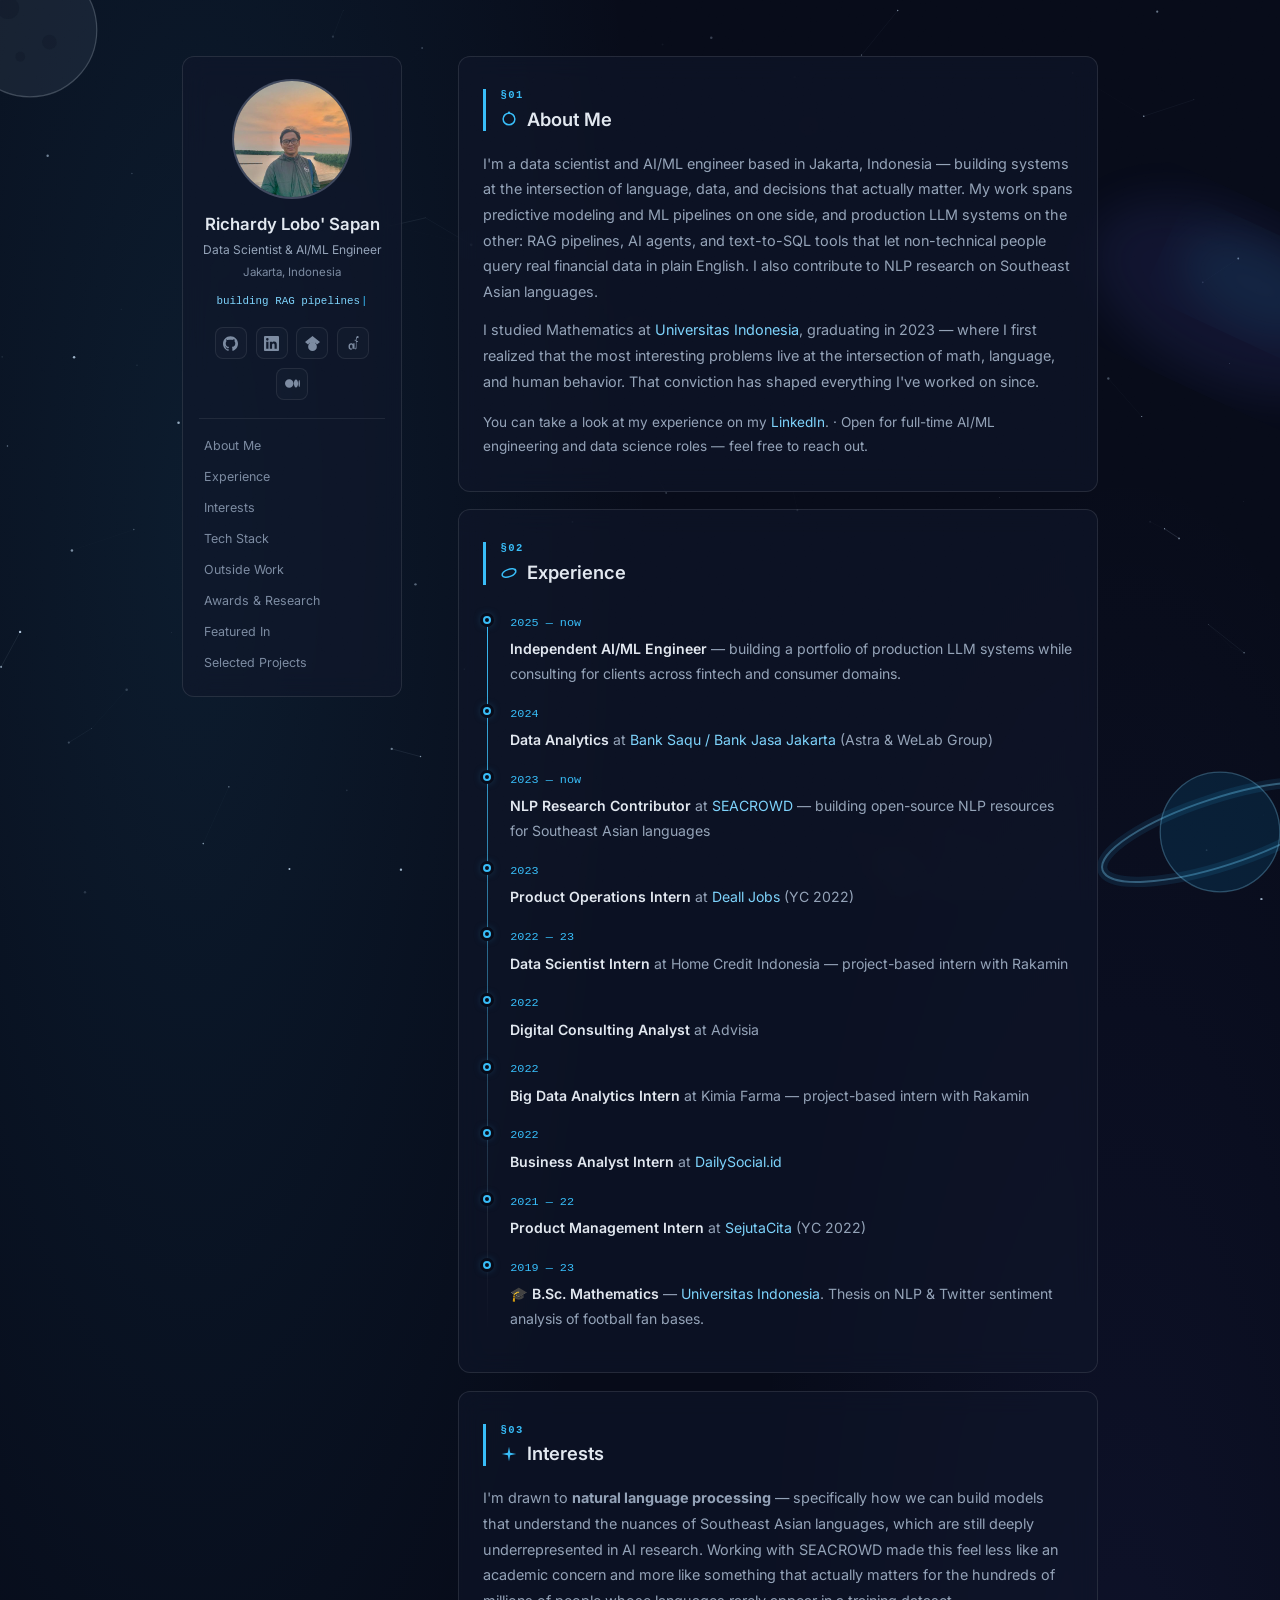
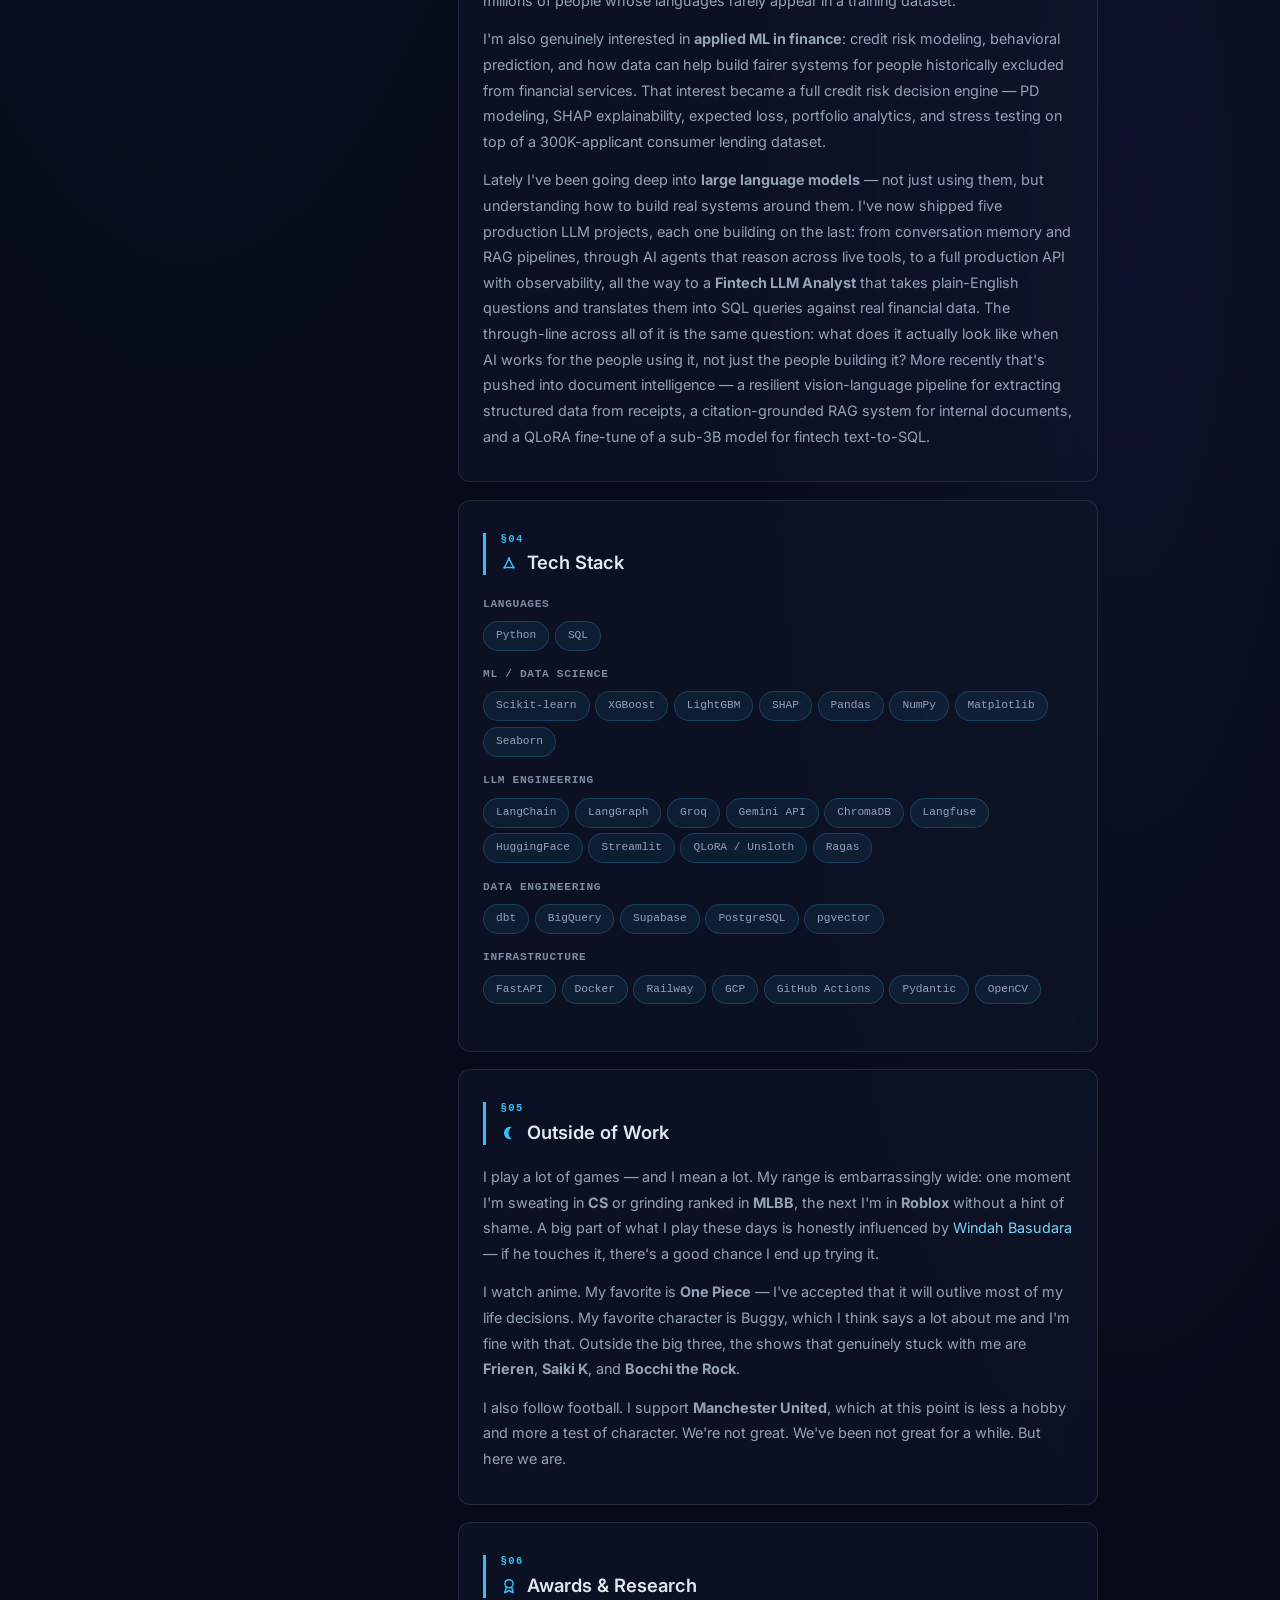
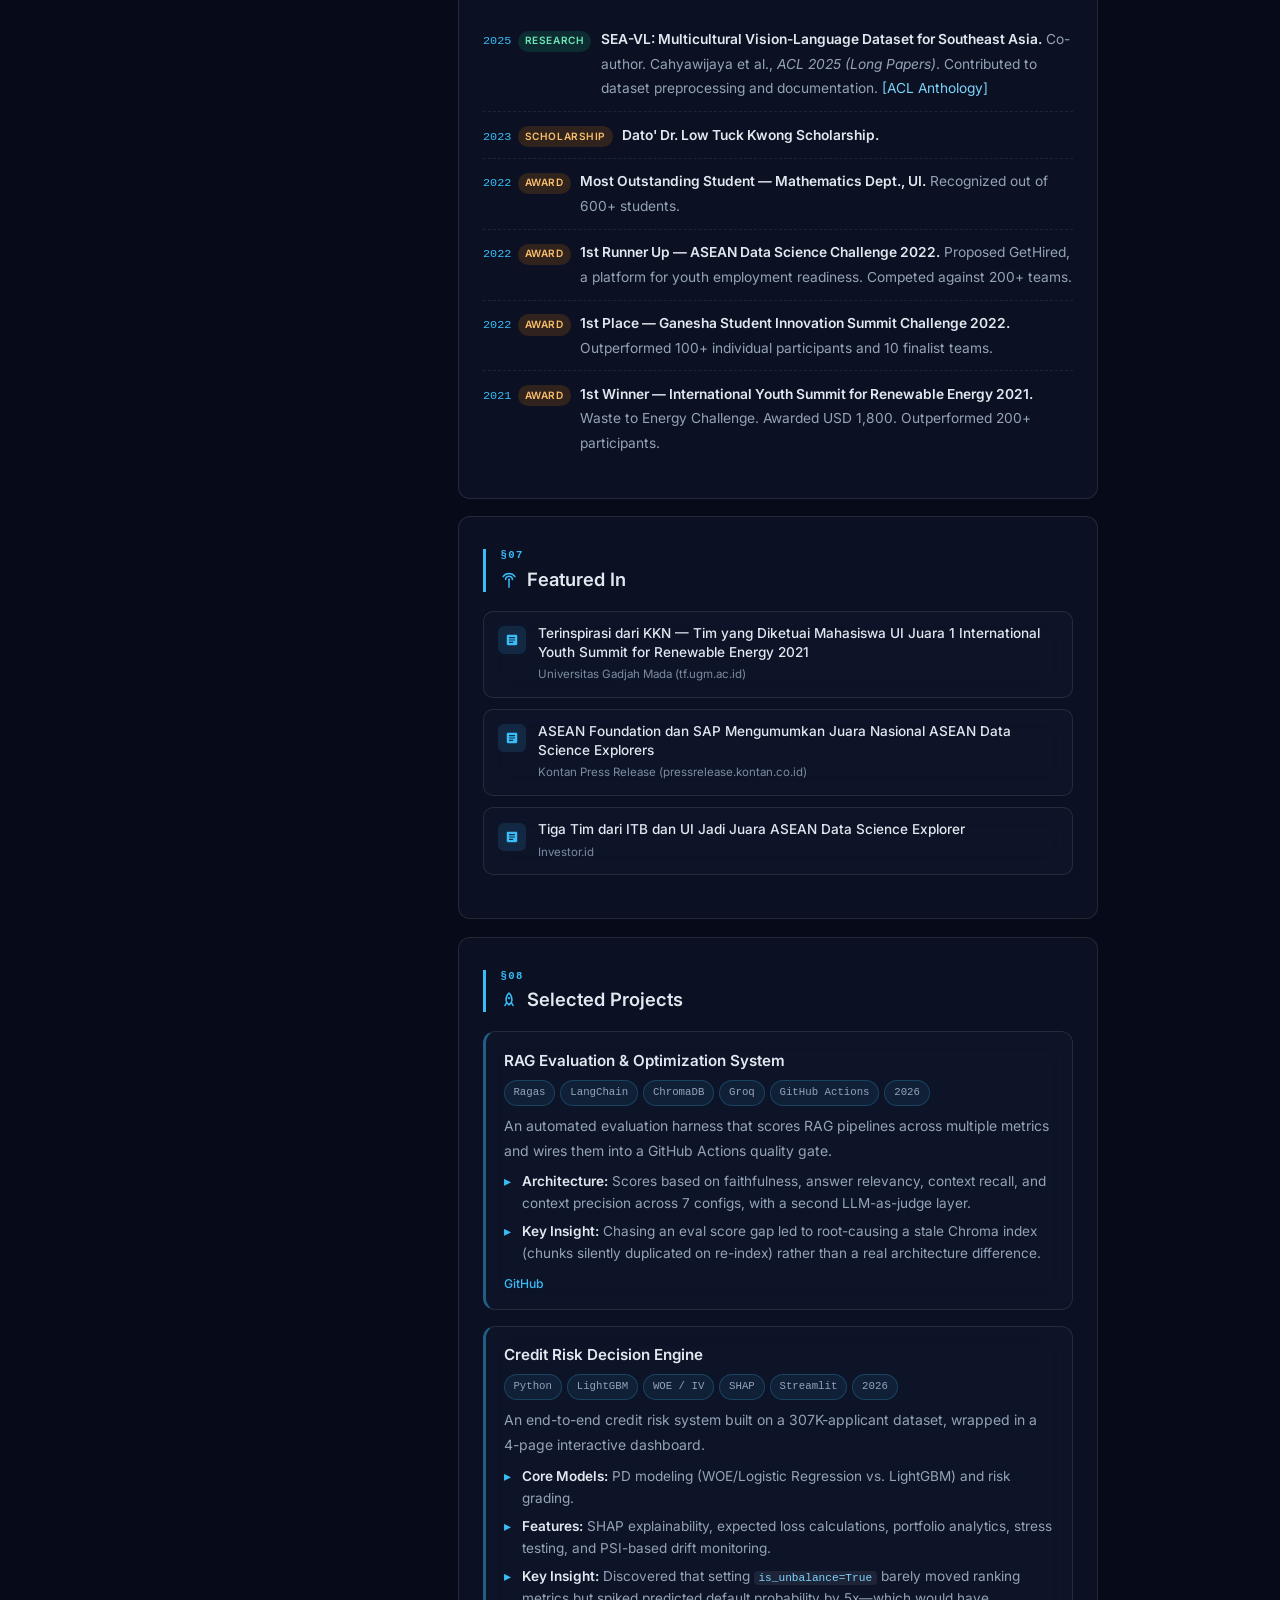
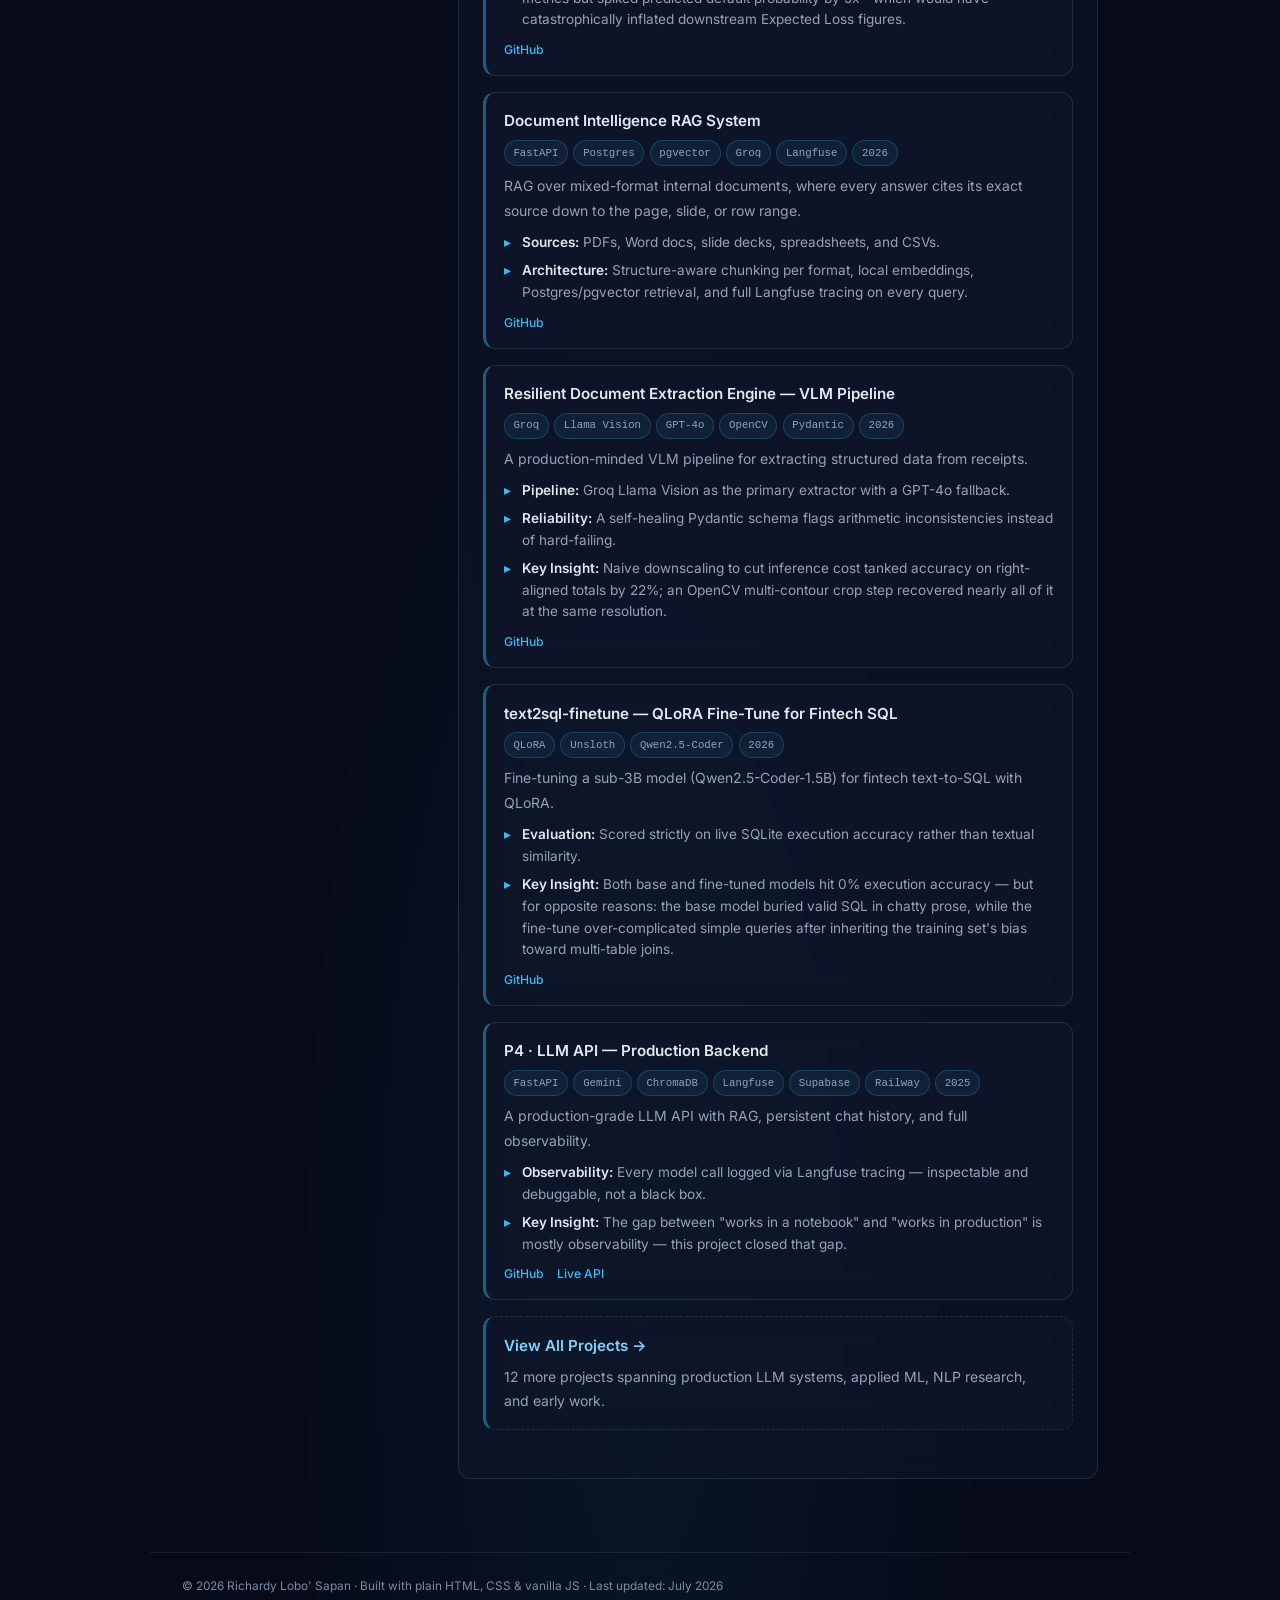
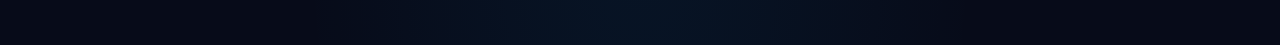
==== commit c5333d8d: "Correct award years: scholarship to 2023, outstanding student to 2022 The Dato' Dr. Low Tuck Kwong S" ====
--- a/index.html
+++ b/index.html
@@ -316,7 +316,11 @@
           <a href="https://aclanthology.org/2025.acl-long.916/" target="_blank" rel="noopener noreferrer">[ACL Anthology]</a></span>
         </li>
         <li class="entry-cite">
-          <span class="entry-meta"><span class="entry-year">2023</span><span class="entry-badge b-award">Award</span></span>
+          <span class="entry-meta"><span class="entry-year">2023</span><span class="entry-badge b-award">Scholarship</span></span>
+          <span class="entry-body"><strong>Dato' Dr. Low Tuck Kwong Scholarship.</strong></span>
+        </li>
+        <li class="entry-cite">
+          <span class="entry-meta"><span class="entry-year">2022</span><span class="entry-badge b-award">Award</span></span>
           <span class="entry-body"><strong>Most Outstanding Student — Mathematics Dept., UI.</strong>
           Recognized out of 600+ students.</span>
         </li>
@@ -334,10 +338,6 @@
           <span class="entry-meta"><span class="entry-year">2021</span><span class="entry-badge b-award">Award</span></span>
           <span class="entry-body"><strong>1st Winner — International Youth Summit for Renewable Energy 2021.</strong>
           Waste to Energy Challenge. Awarded USD 1,800. Outperformed 200+ participants.</span>
-        </li>
-        <li class="entry-cite">
-          <span class="entry-meta"><span class="entry-year">2021</span><span class="entry-badge b-award">Scholarship</span></span>
-          <span class="entry-body"><strong>Dato' Dr. Low Tuck Kwong Scholarship.</strong></span>
         </li>
       </ul>
     </section>
--- a/style.css
+++ b/style.css
@@ -512,6 +512,29 @@
   border-top: 1px solid var(--border);
 }
 
+/* ─── HERO (mobile only — nebula band, no photo) ───
+   Base rule must stay ABOVE the max-width:640px breakpoint below: both
+   select .mobile-hero-wrap with equal specificity, so whichever comes last
+   in source order wins regardless of the media query — this rule needs to
+   lose that tiebreak on small screens, not win it. */
+.mobile-hero-wrap {
+  display: none;
+  position: relative;
+  z-index: 1;
+  overflow: hidden;
+  height: 280px;
+  width: 100%;
+  background:
+    radial-gradient(ellipse 70% 60% at 25% 20%, rgba(56,189,248,0.28), transparent 55%),
+    radial-gradient(ellipse 60% 50% at 80% 65%, rgba(99,102,241,0.20), transparent 50%),
+    var(--bg);
+}
+.mobile-hero-wrap::after {
+  content: '';
+  position: absolute; inset: 0;
+  background: linear-gradient(to bottom, rgba(7,11,25,0.05) 0%, rgba(7,11,25,0.92) 100%);
+}
+
 /* ─── RESPONSIVE ─── */
 /* Moderate/tablet widths: the desktop two-column shell is still used (see the
    640px breakpoint below for the stacked mobile layout), but the fixed 220px
@@ -600,25 +623,23 @@
   body { font-size: 13px; }
 
   footer { padding: 1rem 1rem 2rem; }
-}
-
-/* ─── HERO (mobile only — nebula band, no photo) ─── */
-.mobile-hero-wrap {
-  display: none;
-  position: relative;
-  z-index: 1;
-  overflow: hidden;
-  height: 280px;
-  width: 100%;
-  background:
-    radial-gradient(ellipse 70% 60% at 25% 20%, rgba(56,189,248,0.28), transparent 55%),
-    radial-gradient(ellipse 60% 50% at 80% 65%, rgba(99,102,241,0.20), transparent 50%),
-    var(--bg);
-}
-.mobile-hero-wrap::after {
-  content: '';
-  position: absolute; inset: 0;
-  background: linear-gradient(to bottom, rgba(7,11,25,0.05) 0%, rgba(7,11,25,0.92) 100%);
+
+  /* On desktop #back-to-top floats in the margin outside the 980px content
+     column, so it never touches text. On mobile the wrapper is full-width
+     with no such gutter, so the fixed corner button sits directly over
+     whatever pill/word happens to scroll underneath it. A smaller glass
+     chip (matching the card aesthetic) is far less disruptive to read
+     around than a solid opaque circle in the same spot. */
+  #back-to-top {
+    width: 38px; height: 38px;
+    bottom: 1rem; right: 1rem;
+    background: var(--glass-bg);
+    backdrop-filter: blur(10px);
+    -webkit-backdrop-filter: blur(10px);
+    border: 1px solid var(--chip-border);
+    box-shadow: 0 4px 14px rgba(0,0,0,0.35);
+  }
+  #back-to-top svg { fill: var(--accent); }
 }
 
 /* ─── BACK TO TOP ─── */
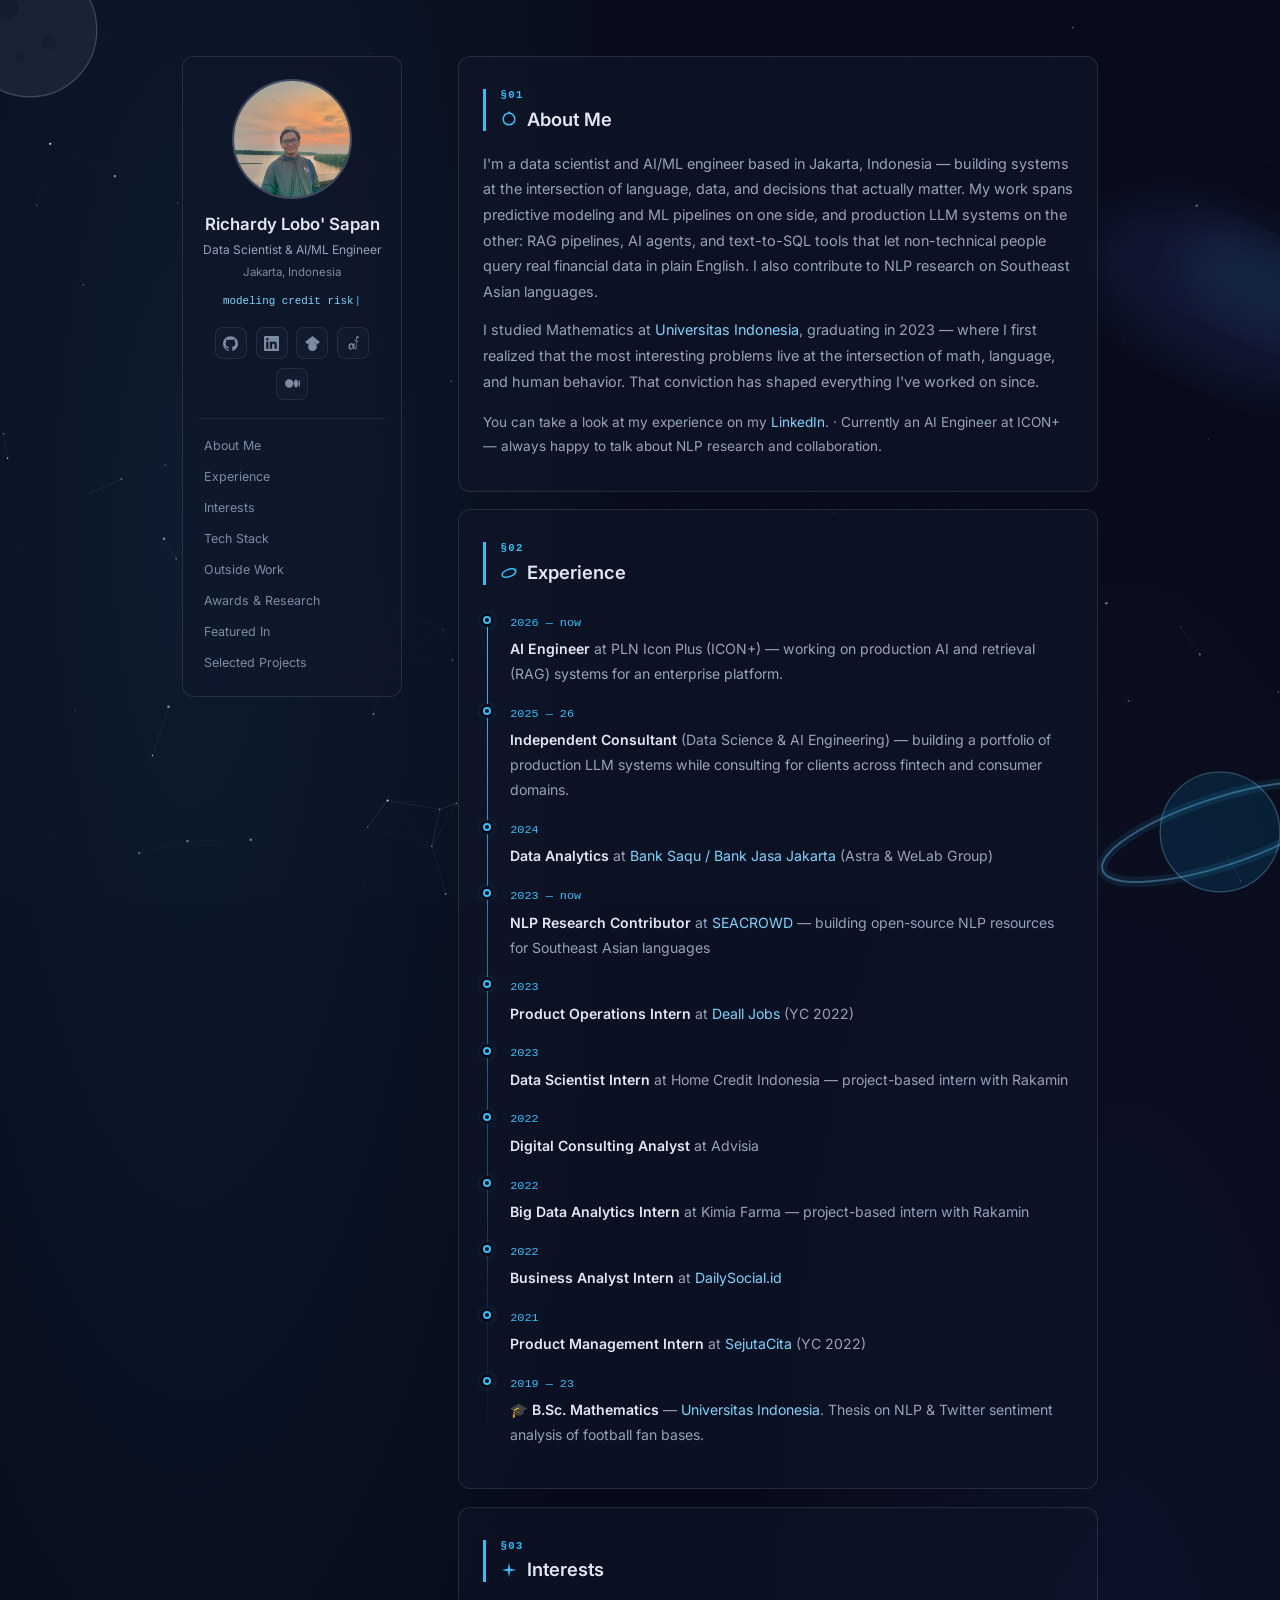
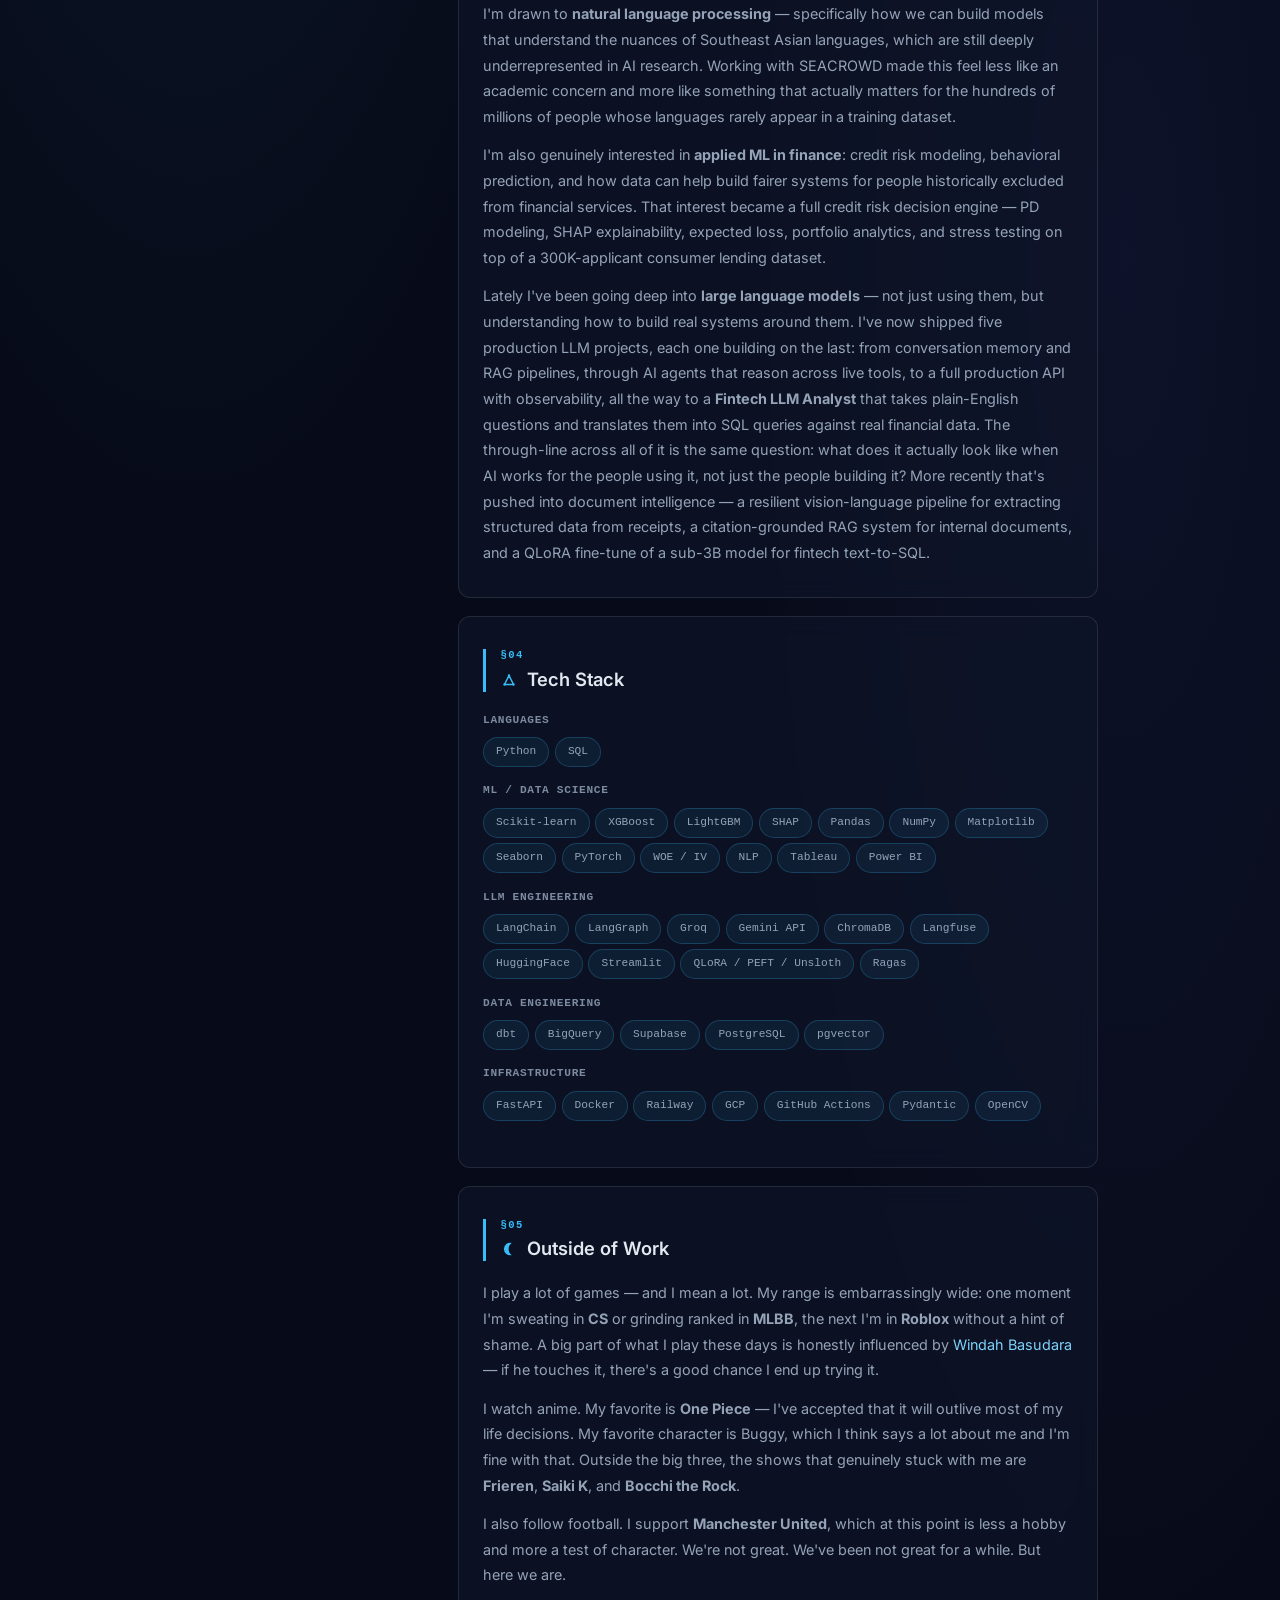
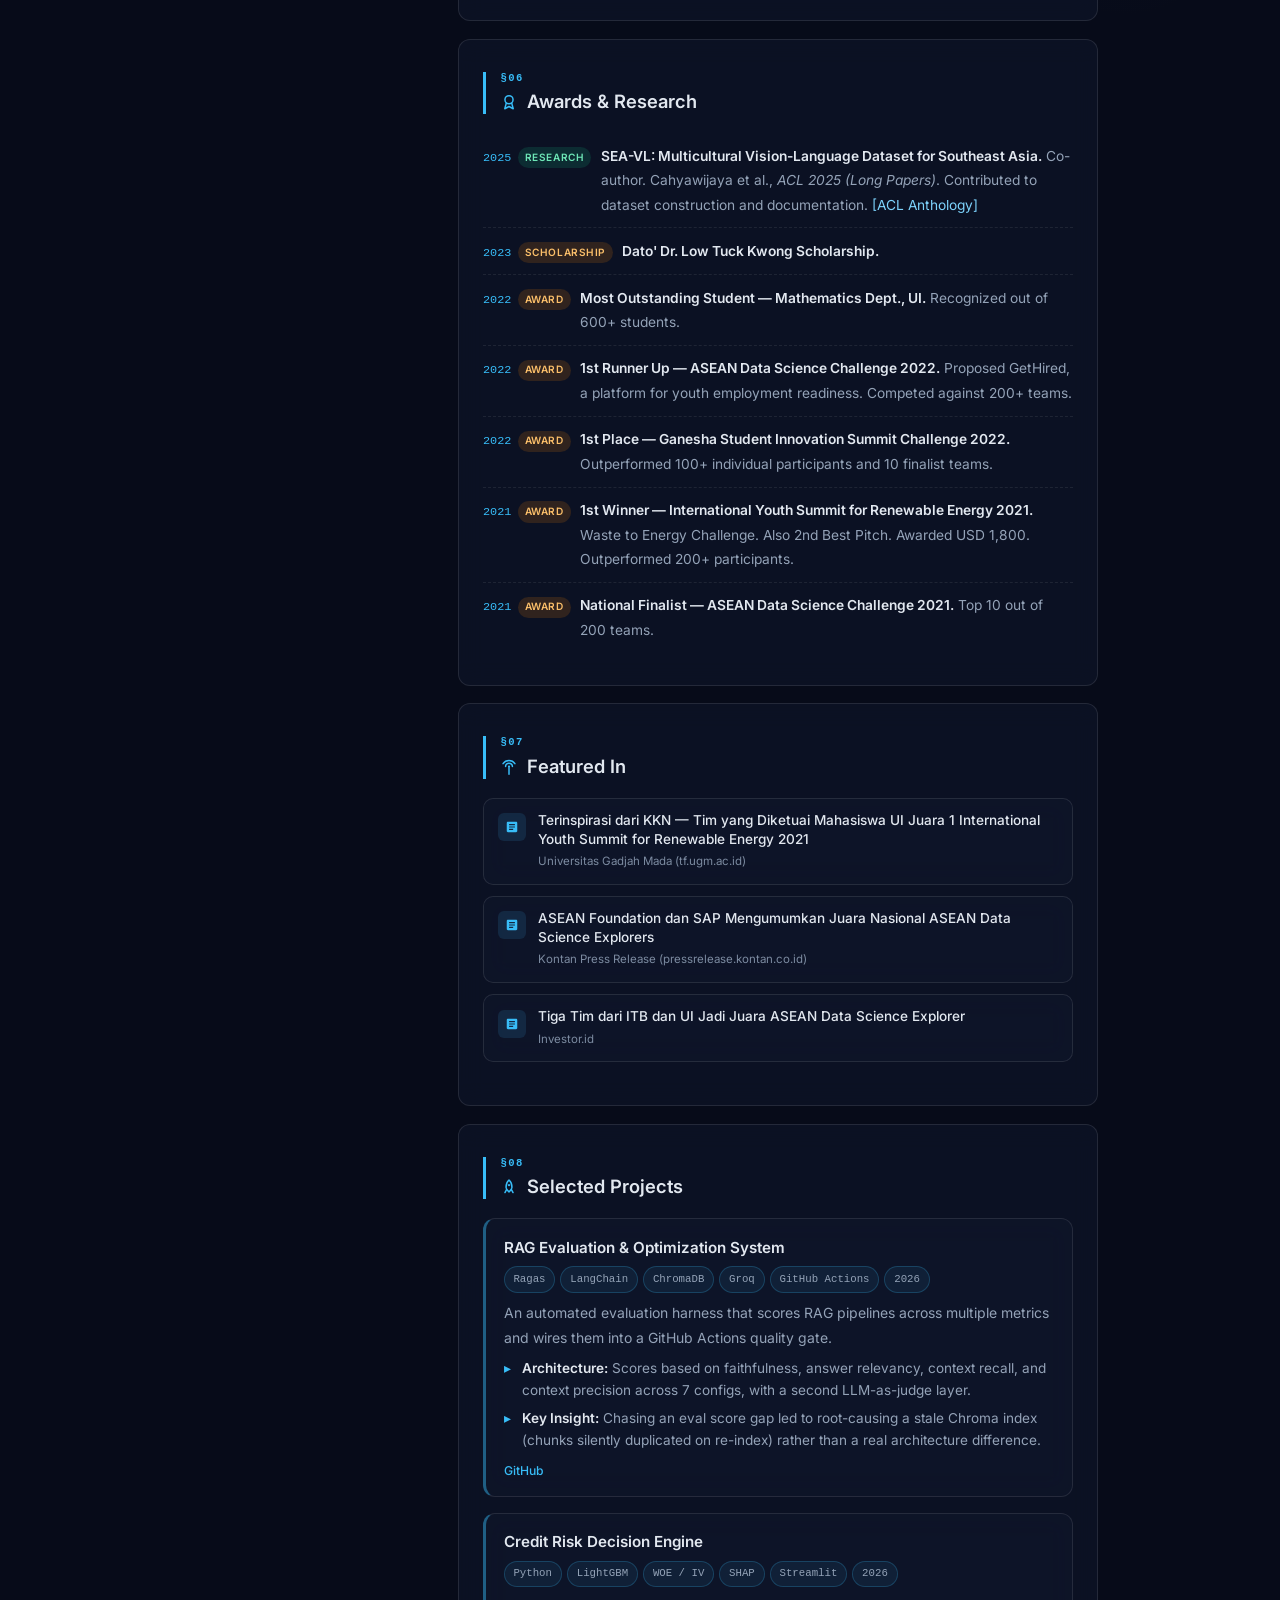
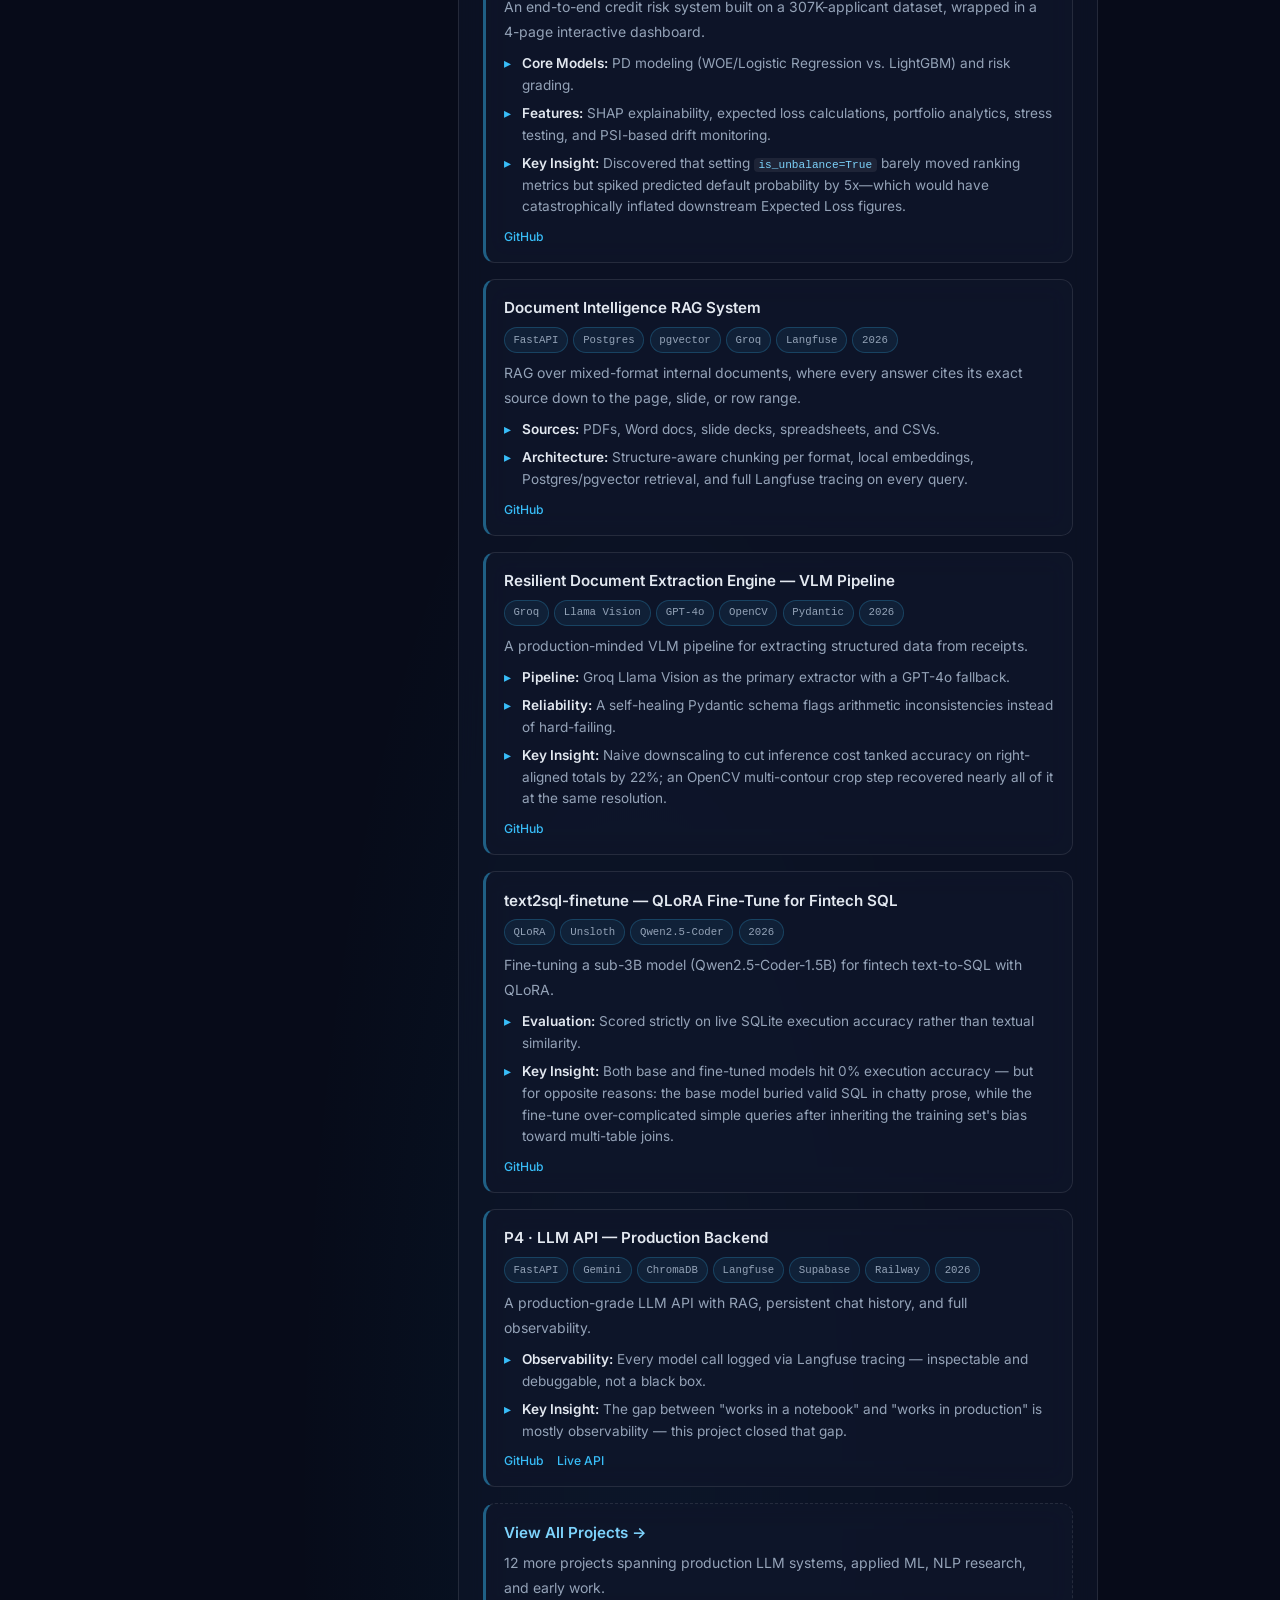
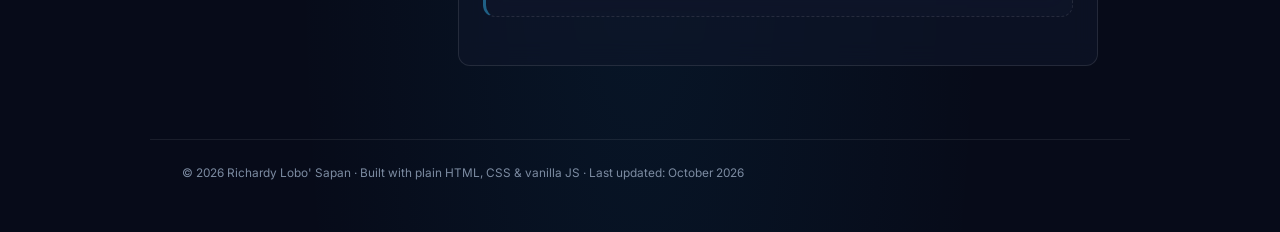
==== commit 19adbc13: "Update portfolio for October 2026 resume Adds the AI Engineer role at PLN Icon Plus (ICON+), reframe" ====
--- a/index.html
+++ b/index.html
@@ -133,7 +133,7 @@
       <p class="resume-line">
         You can take a look at my experience on my
         <a href="https://www.linkedin.com/in/richardylobosapan/" target="_blank" rel="noopener noreferrer">LinkedIn</a>. ·
-        Open for full-time AI/ML engineering and data science roles — feel free to reach out.
+        Currently an AI Engineer at ICON+ — always happy to talk about NLP research and collaboration.
       </p>
     </section>
 
@@ -142,8 +142,12 @@
       <h2><span class="h2-row"><svg class="h2-icon" viewBox="0 0 20 20" fill="none" stroke="currentColor" stroke-width="1.5" stroke-linecap="round" stroke-linejoin="round"><ellipse cx="10" cy="10" rx="8" ry="4" transform="rotate(-20 10 10)"/><circle cx="16.8" cy="6.4" r="1.2" fill="currentColor" stroke="none"/></svg>Experience</span></h2>
       <ul class="exp-list">
         <li>
-          <span class="exp-year">2025 — now</span>
-          <div class="exp-text"><strong>Independent AI/ML Engineer</strong> — building a portfolio of production LLM systems while consulting for clients across fintech and consumer domains.</div>
+          <span class="exp-year">2026 — now</span>
+          <div class="exp-text"><strong>AI Engineer</strong> at PLN Icon Plus (ICON+) — working on production AI and retrieval (RAG) systems for an enterprise platform.</div>
+        </li>
+        <li>
+          <span class="exp-year">2025 — 26</span>
+          <div class="exp-text"><strong>Independent Consultant</strong> (Data Science &amp; AI Engineering) — building a portfolio of production LLM systems while consulting for clients across fintech and consumer domains.</div>
         </li>
         <li>
           <span class="exp-year">2024</span>
@@ -158,7 +162,7 @@
           <div class="exp-text"><strong>Product Operations Intern</strong> at <a href="https://deall.com/" target="_blank" rel="noopener noreferrer">Deall Jobs</a> (YC 2022)</div>
         </li>
         <li>
-          <span class="exp-year">2022 — 23</span>
+          <span class="exp-year">2023</span>
           <div class="exp-text"><strong>Data Scientist Intern</strong> at Home Credit Indonesia — project-based intern with Rakamin</div>
         </li>
         <li>
@@ -174,7 +178,7 @@
           <div class="exp-text"><strong>Business Analyst Intern</strong> at <a href="https://dailysocial.id/" target="_blank" rel="noopener noreferrer">DailySocial.id</a></div>
         </li>
         <li>
-          <span class="exp-year">2021 — 22</span>
+          <span class="exp-year">2021</span>
           <div class="exp-text"><strong>Product Management Intern</strong> at <a href="https://sejutacita.id/" target="_blank" rel="noopener noreferrer">SejutaCita</a> (YC 2022)</div>
         </li>
         <li>
@@ -238,6 +242,11 @@
           <span class="pill">NumPy</span>
           <span class="pill">Matplotlib</span>
           <span class="pill">Seaborn</span>
+          <span class="pill">PyTorch</span>
+          <span class="pill">WOE / IV</span>
+          <span class="pill">NLP</span>
+          <span class="pill">Tableau</span>
+          <span class="pill">Power BI</span>
         </div>
       </div>
 
@@ -252,7 +261,7 @@
           <span class="pill">Langfuse</span>
           <span class="pill">HuggingFace</span>
           <span class="pill">Streamlit</span>
-          <span class="pill">QLoRA / Unsloth</span>
+          <span class="pill">QLoRA / PEFT / Unsloth</span>
           <span class="pill">Ragas</span>
         </div>
       </div>
@@ -312,7 +321,7 @@
         <li class="entry-cite">
           <span class="entry-meta"><span class="entry-year">2025</span><span class="entry-badge b-research">Research</span></span>
           <span class="entry-body"><strong>SEA-VL: Multicultural Vision-Language Dataset for Southeast Asia.</strong>
-          Co-author. Cahyawijaya et al., <em>ACL 2025 (Long Papers)</em>. Contributed to dataset preprocessing and documentation.
+          Co-author. Cahyawijaya et al., <em>ACL 2025 (Long Papers)</em>. Contributed to dataset construction and documentation.
           <a href="https://aclanthology.org/2025.acl-long.916/" target="_blank" rel="noopener noreferrer">[ACL Anthology]</a></span>
         </li>
         <li class="entry-cite">
@@ -337,7 +346,12 @@
         <li class="entry-cite">
           <span class="entry-meta"><span class="entry-year">2021</span><span class="entry-badge b-award">Award</span></span>
           <span class="entry-body"><strong>1st Winner — International Youth Summit for Renewable Energy 2021.</strong>
-          Waste to Energy Challenge. Awarded USD 1,800. Outperformed 200+ participants.</span>
+          Waste to Energy Challenge. Also 2nd Best Pitch. Awarded USD 1,800. Outperformed 200+ participants.</span>
+        </li>
+        <li class="entry-cite">
+          <span class="entry-meta"><span class="entry-year">2021</span><span class="entry-badge b-award">Award</span></span>
+          <span class="entry-body"><strong>National Finalist — ASEAN Data Science Challenge 2021.</strong>
+          Top 10 out of 200 teams.</span>
         </li>
       </ul>
     </section>
@@ -461,7 +475,7 @@
       <div class="project-card reveal">
         <h3>P4 · LLM API — Production Backend</h3>
         <div class="project-pills">
-          <span class="pill">FastAPI</span><span class="pill">Gemini</span><span class="pill">ChromaDB</span><span class="pill">Langfuse</span><span class="pill">Supabase</span><span class="pill">Railway</span><span class="pill">2025</span>
+          <span class="pill">FastAPI</span><span class="pill">Gemini</span><span class="pill">ChromaDB</span><span class="pill">Langfuse</span><span class="pill">Supabase</span><span class="pill">Railway</span><span class="pill">2026</span>
         </div>
         <p>A production-grade LLM API with RAG, persistent chat history, and full observability.</p>
         <ul>
@@ -486,7 +500,7 @@
 
 <footer>
   © 2026 Richardy Lobo' Sapan · Built with plain HTML, CSS &amp; vanilla JS ·
-  Last updated: July 2026
+  Last updated: October 2026
 </footer>
 
 
